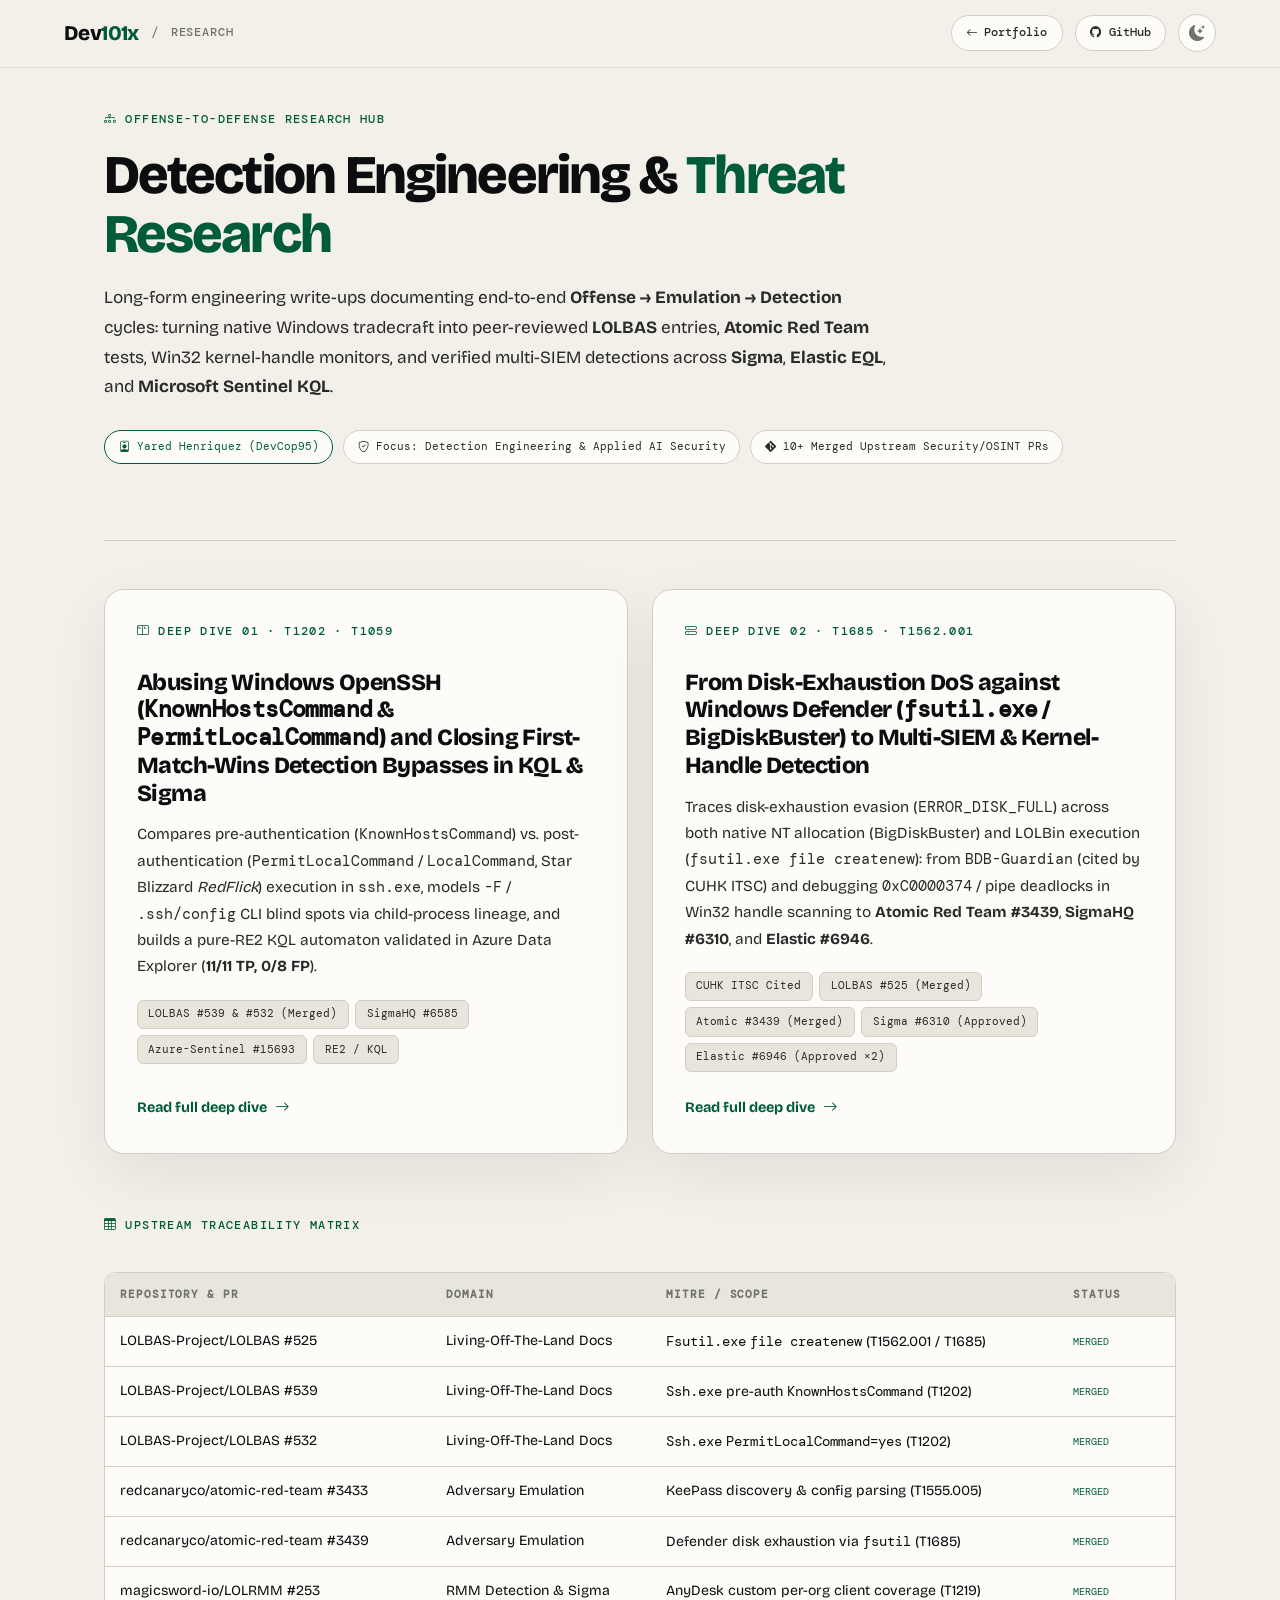
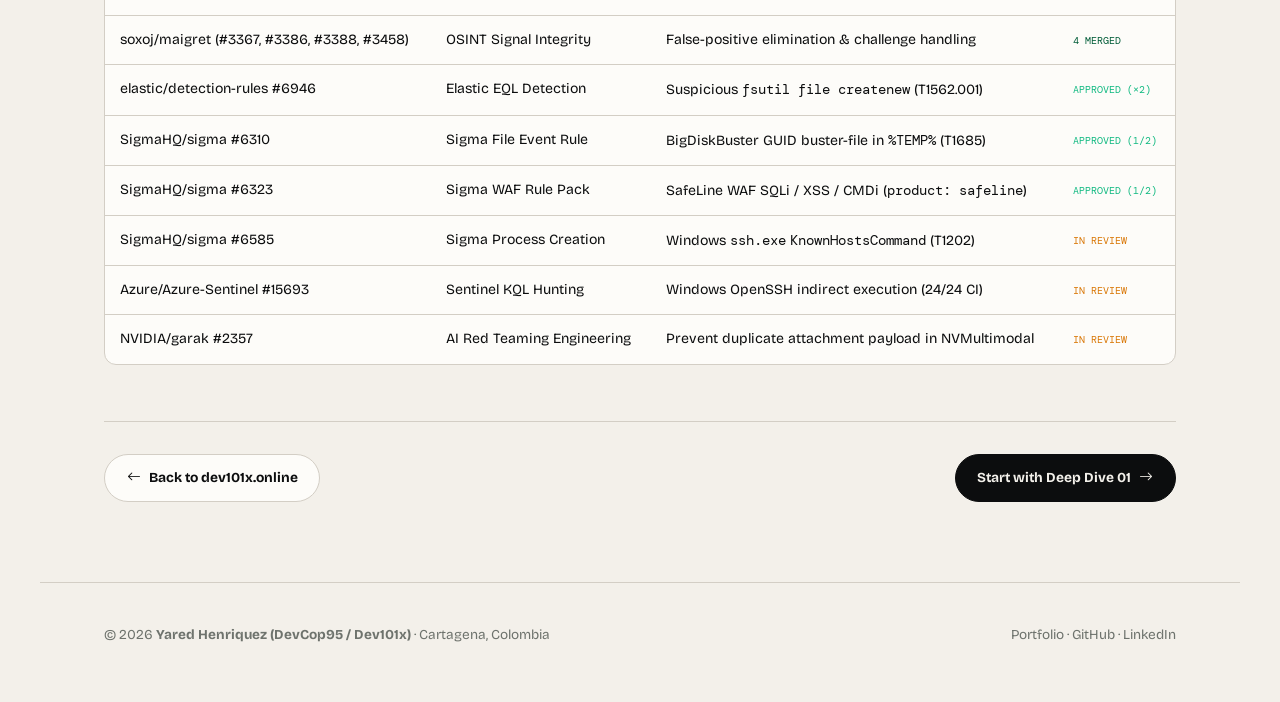
==== research/index.html @ 603d8b87 "feat(portfolio): add Offense-to-Defense Research Hub, 2 technical deep dives, and specialize positio" ====
<!DOCTYPE html>
<html lang="en" data-theme="light">
<head>
  <meta charset="UTF-8">
  <meta name="viewport" content="width=device-width, initial-scale=1.0">
  <title>Security Research &amp; Deep Dives | Yared Henriquez (DevCop95 / Dev101x)</title>
  <meta name="description" content="Offense-to-Defense technical research by Yared Henriquez (DevCop95 / Dev101x): Windows OpenSSH indirect execution, BigDiskBuster disk-exhaustion evasion, kernel handle correlation, Sigma, Elastic EQL, and Sentinel KQL.">
  <meta name="author" content="Yared Henriquez (DevCop95)">
  <link rel="canonical" href="https://dev101x.online/research/">
  <meta property="og:type" content="website">
  <meta property="og:url" content="https://dev101x.online/research/">
  <meta property="og:title" content="Security Research &amp; Deep Dives | Yared Henriquez (DevCop95)">
  <meta property="og:description" content="End-to-end Detection Engineering case studies tracing Windows tradecraft from LOLBAS documentation and adversary emulation to Sigma, Elastic EQL, and Microsoft Sentinel KQL.">
  <meta property="og:image" content="https://dev101x.online/assets/img/lolbas_devcop95_banner.jpg">
  <meta name="twitter:card" content="summary_large_image">
  <meta name="twitter:creator" content="@Devcop101">
  <script type="application/ld+json">
  {
    "@context": "https://schema.org",
    "@type": "CollectionPage",
    "name": "Dev101x Security Research & Deep Dives",
    "url": "https://dev101x.online/research/",
    "description": "Offense-to-Defense security research by Yared Henriquez (DevCop95 / Dev101x) across Windows OpenSSH, fsutil/BigDiskBuster, Sigma, Elastic EQL, and Microsoft Sentinel KQL.",
    "author": {
      "@type": "Person",
      "name": "Yared Henriquez",
      "alternateName": ["DevCop95", "Dev101x"],
      "url": "https://dev101x.online/"
    }
  }
  </script>
  <link rel="icon" href="../assets/img/favicon.png">
  <link rel="preconnect" href="https://fonts.googleapis.com">
  <link rel="preconnect" href="https://fonts.gstatic.com" crossorigin>
  <link href="https://fonts.googleapis.com/css2?family=Bricolage+Grotesque:wght@400;500;600;700;800&family=DM+Mono:wght@400;500&display=swap" rel="stylesheet">
  <link rel="stylesheet" href="https://cdn.jsdelivr.net/npm/bootstrap-icons@1.11.3/font/bootstrap-icons.min.css">
  <script>
    (function() {
      try {
        const saved = localStorage.getItem('devyhb-theme');
        const prefersDark = window.matchMedia('(prefers-color-scheme: dark)').matches;
        document.documentElement.setAttribute('data-theme', saved || (prefersDark ? 'dark' : 'light'));
      } catch (e) {}
    })();
  </script>
  <link rel="stylesheet" href="research.css">
</head>
<body>
  <div id="scroll-progress" aria-hidden="true"></div>

  <nav class="rnav" aria-label="Research navigation">
    <div class="rnav-brand">
      <a href="../" class="nlogo">Dev<em>101x</em></a>
      <span class="rnav-sep">/</span>
      <span class="rnav-crumb">Research</span>
    </div>
    <div class="rnav-actions">
      <a href="../" class="rnav-link"><i class="bi bi-arrow-left"></i> Portfolio</a>
      <a href="https://github.com/DevCop95" target="_blank" rel="noopener" class="rnav-link"><i class="bi bi-github"></i> GitHub</a>
      <button class="theme-toggle" id="themeToggle" aria-label="Toggle color theme">
        <i class="bi bi-moon-stars-fill"></i>
      </button>
    </div>
  </nav>

  <main class="rshell">
    <header class="rhero">
      <div class="rkicker"><i class="bi bi-diagram-3"></i> Offense-to-Defense Research Hub</div>
      <h1 class="rtitle">Detection Engineering &amp; <em>Threat Research</em></h1>
      <p class="rlead">
        Long-form engineering write-ups documenting end-to-end <strong>Offense &rarr; Emulation &rarr; Detection</strong> cycles: turning native Windows tradecraft into peer-reviewed <strong>LOLBAS</strong> entries, <strong>Atomic Red Team</strong> tests, Win32 kernel-handle monitors, and verified multi-SIEM detections across <strong>Sigma</strong>, <strong>Elastic EQL</strong>, and <strong>Microsoft Sentinel KQL</strong>.
      </p>
      <div class="rmeta-row">
        <span class="rmeta-pill accent"><i class="bi bi-person-badge"></i> Yared Henriquez (DevCop95)</span>
        <span class="rmeta-pill"><i class="bi bi-shield-check"></i> Focus: Detection Engineering &amp; Applied AI Security</span>
        <span class="rmeta-pill"><i class="bi bi-git"></i> 10+ Merged Upstream Security/OSINT PRs</span>
      </div>
    </header>

    <section aria-label="Published Deep Dives">
      <div class="hub-grid">
        <article class="hub-card">
          <div class="rkicker"><i class="bi bi-terminal-split"></i> Deep Dive 01 &middot; T1202 &middot; T1059</div>
          <h2>Abusing Windows OpenSSH (<code>KnownHostsCommand</code> &amp; <code>PermitLocalCommand</code>) and Closing First-Match-Wins Detection Bypasses in KQL &amp; Sigma</h2>
          <p>
            Compares pre-authentication (<code>KnownHostsCommand</code>) vs. post-authentication (<code>PermitLocalCommand</code> / <code>LocalCommand</code>, Star Blizzard <em>RedFlick</em>) execution in <code>ssh.exe</code>, models <code>-F</code> / <code>.ssh/config</code> CLI blind spots via child-process lineage, and builds a pure-RE2 KQL automaton validated in Azure Data Explorer (<strong>11/11 TP, 0/8 FP</strong>).
          </p>
          <div class="hub-tags">
            <span class="hub-tag">LOLBAS #539 &amp; #532 (Merged)</span>
            <span class="hub-tag">SigmaHQ #6585</span>
            <span class="hub-tag">Azure-Sentinel #15693</span>
            <span class="hub-tag">RE2 / KQL</span>
          </div>
          <a href="./windows-openssh-indirect-execution/" class="hub-cta">
            Read full deep dive <i class="bi bi-arrow-right"></i>
          </a>
        </article>

        <article class="hub-card">
          <div class="rkicker"><i class="bi bi-hdd-stack"></i> Deep Dive 02 &middot; T1685 &middot; T1562.001</div>
          <h2>From Disk-Exhaustion DoS against Windows Defender (<code>fsutil.exe</code> / BigDiskBuster) to Multi-SIEM &amp; Kernel-Handle Detection</h2>
          <p>
            Traces disk-exhaustion evasion (<code>ERROR_DISK_FULL</code>) across both native NT allocation (BigDiskBuster) and LOLBin execution (<code>fsutil.exe file createnew</code>): from <code>BDB-Guardian</code> (cited by CUHK ITSC) and debugging <code>0xC0000374</code> / pipe deadlocks in Win32 handle scanning to <strong>Atomic Red Team #3439</strong>, <strong>SigmaHQ #6310</strong>, and <strong>Elastic #6946</strong>.
          </p>
          <div class="hub-tags">
            <span class="hub-tag">CUHK ITSC Cited</span>
            <span class="hub-tag">LOLBAS #525 (Merged)</span>
            <span class="hub-tag">Atomic #3439 (Merged)</span>
            <span class="hub-tag">Sigma #6310 (Approved)</span>
            <span class="hub-tag">Elastic #6946 (Approved &times;2)</span>
          </div>
          <a href="./bigdiskbuster-fsutil-defense-evasion/" class="hub-cta">
            Read full deep dive <i class="bi bi-arrow-right"></i>
          </a>
        </article>
      </div>
    </section>

    <section aria-label="Upstream Traceability Matrix">
      <div class="rkicker"><i class="bi bi-table"></i> Upstream Traceability Matrix</div>
      <div class="table-wrap">
        <table class="rtable">
          <thead>
            <tr>
              <th>Repository &amp; PR</th>
              <th>Domain</th>
              <th>MITRE / Scope</th>
              <th>Status</th>
            </tr>
          </thead>
          <tbody>
            <tr>
              <td><a href="https://github.com/LOLBAS-Project/LOLBAS/pull/525" target="_blank" rel="noopener">LOLBAS-Project/LOLBAS #525</a></td>
              <td>Living-Off-The-Land Docs</td>
              <td><code>Fsutil.exe</code> <code>file createnew</code> (T1562.001 / T1685)</td>
              <td><span class="pipe-status status-merged">MERGED</span></td>
            </tr>
            <tr>
              <td><a href="https://github.com/LOLBAS-Project/LOLBAS/pull/539" target="_blank" rel="noopener">LOLBAS-Project/LOLBAS #539</a></td>
              <td>Living-Off-The-Land Docs</td>
              <td><code>Ssh.exe</code> pre-auth <code>KnownHostsCommand</code> (T1202)</td>
              <td><span class="pipe-status status-merged">MERGED</span></td>
            </tr>
            <tr>
              <td><a href="https://github.com/LOLBAS-Project/LOLBAS/pull/532" target="_blank" rel="noopener">LOLBAS-Project/LOLBAS #532</a></td>
              <td>Living-Off-The-Land Docs</td>
              <td><code>Ssh.exe</code> <code>PermitLocalCommand=yes</code> (T1202)</td>
              <td><span class="pipe-status status-merged">MERGED</span></td>
            </tr>
            <tr>
              <td><a href="https://github.com/redcanaryco/atomic-red-team/pull/3433" target="_blank" rel="noopener">redcanaryco/atomic-red-team #3433</a></td>
              <td>Adversary Emulation</td>
              <td>KeePass discovery &amp; config parsing (T1555.005)</td>
              <td><span class="pipe-status status-merged">MERGED</span></td>
            </tr>
            <tr>
              <td><a href="https://github.com/redcanaryco/atomic-red-team/pull/3439" target="_blank" rel="noopener">redcanaryco/atomic-red-team #3439</a></td>
              <td>Adversary Emulation</td>
              <td>Defender disk exhaustion via <code>fsutil</code> (T1685)</td>
              <td><span class="pipe-status status-merged">MERGED</span></td>
            </tr>
            <tr>
              <td><a href="https://github.com/magicsword-io/LOLRMM/pull/253" target="_blank" rel="noopener">magicsword-io/LOLRMM #253</a></td>
              <td>RMM Detection &amp; Sigma</td>
              <td>AnyDesk custom per-org client coverage (T1219)</td>
              <td><span class="pipe-status status-merged">MERGED</span></td>
            </tr>
            <tr>
              <td><a href="https://github.com/soxoj/maigret/pulls?q=is%3Apr+author%3ADevCop95+is%3Amerged" target="_blank" rel="noopener">soxoj/maigret (#3367, #3386, #3388, #3458)</a></td>
              <td>OSINT Signal Integrity</td>
              <td>False-positive elimination &amp; challenge handling</td>
              <td><span class="pipe-status status-merged">4 MERGED</span></td>
            </tr>
            <tr>
              <td><a href="https://github.com/elastic/detection-rules/pull/6946" target="_blank" rel="noopener">elastic/detection-rules #6946</a></td>
              <td>Elastic EQL Detection</td>
              <td>Suspicious <code>fsutil file createnew</code> (T1562.001)</td>
              <td><span class="pipe-status status-approved">APPROVED (&times;2)</span></td>
            </tr>
            <tr>
              <td><a href="https://github.com/SigmaHQ/sigma/pull/6310" target="_blank" rel="noopener">SigmaHQ/sigma #6310</a></td>
              <td>Sigma File Event Rule</td>
              <td>BigDiskBuster GUID buster-file in <code>%TEMP%</code> (T1685)</td>
              <td><span class="pipe-status status-approved">APPROVED (1/2)</span></td>
            </tr>
            <tr>
              <td><a href="https://github.com/SigmaHQ/sigma/pull/6323" target="_blank" rel="noopener">SigmaHQ/sigma #6323</a></td>
              <td>Sigma WAF Rule Pack</td>
              <td>SafeLine WAF SQLi / XSS / CMDi (<code>product: safeline</code>)</td>
              <td><span class="pipe-status status-approved">APPROVED (1/2)</span></td>
            </tr>
            <tr>
              <td><a href="https://github.com/SigmaHQ/sigma/pull/6585" target="_blank" rel="noopener">SigmaHQ/sigma #6585</a></td>
              <td>Sigma Process Creation</td>
              <td>Windows <code>ssh.exe</code> <code>KnownHostsCommand</code> (T1202)</td>
              <td><span class="pipe-status status-review">IN REVIEW</span></td>
            </tr>
            <tr>
              <td><a href="https://github.com/Azure/Azure-Sentinel/pull/15693" target="_blank" rel="noopener">Azure/Azure-Sentinel #15693</a></td>
              <td>Sentinel KQL Hunting</td>
              <td>Windows OpenSSH indirect execution (24/24 CI)</td>
              <td><span class="pipe-status status-review">IN REVIEW</span></td>
            </tr>
            <tr>
              <td><a href="https://github.com/NVIDIA/garak/pull/2357" target="_blank" rel="noopener">NVIDIA/garak #2357</a></td>
              <td>AI Red Teaming Engineering</td>
              <td>Prevent duplicate attachment payload in NVMultimodal</td>
              <td><span class="pipe-status status-review">IN REVIEW</span></td>
            </tr>
          </tbody>
        </table>
      </div>
    </section>

    <div class="rfooter-nav">
      <a href="../" class="btn-pill"><i class="bi bi-arrow-left"></i> Back to dev101x.online</a>
      <a href="./windows-openssh-indirect-execution/" class="btn-pill primary">Start with Deep Dive 01 <i class="bi bi-arrow-right"></i></a>
    </div>
  </main>

  <footer class="site-footer">
    <span>&copy; 2026 <strong>Yared Henriquez (DevCop95 / Dev101x)</strong> &middot; Cartagena, Colombia</span>
    <span><a href="../">Portfolio</a> &middot; <a href="https://github.com/DevCop95" target="_blank" rel="noopener">GitHub</a> &middot; <a href="https://www.linkedin.com/in/yared-dev" target="_blank" rel="noopener">LinkedIn</a></span>
  </footer>

  <script src="research.js"></script>
</body>
</html>
---- research/research.css ----
/* ============================================================
   Dev101x Research Hub & Deep Dives
   Matches dev101x.online light/dark editorial terminal palette
   ============================================================ */

:root {
  color-scheme: light;
  --bg: #f3f0ea;
  --bg2: #e9e5dd;
  --surface: #fdfcf9;
  --ink: #0c0d0e;
  --ink2: #282b29;
  --muted: #6e736d;
  --accent: #005c38;
  --accent2: #003f27;
  --line: #d3cec5;
  --nav-bg: rgba(243, 240, 234, .94);
  --nav-border: rgba(12, 13, 14, .08);
  --code-bg: #121617;
  --code-ink: #e8ecef;
  --code-border: #232a2c;
  --shadow: 0 20px 60px rgba(12, 13, 14, .07);
  --glow: 0 0 28px rgba(0, 92, 56, .08);
  --fh: 'Bricolage Grotesque', sans-serif;
  --fm: 'DM Mono', monospace;
  --ease: cubic-bezier(0.23, 1, 0.32, 1);
  --r-sm: 12px;
  --r-md: 20px;
  --r-lg: 28px;
}

[data-theme="dark"] {
  color-scheme: dark;
  --bg: #060808;
  --bg2: #0a0d0d;
  --surface: #0f1313;
  --ink: #eae7e0;
  --ink2: #b4b9b2;
  --muted: #7f8781;
  --accent: #00e87a;
  --accent2: #00c466;
  --line: #1c2222;
  --nav-bg: rgba(6, 8, 8, .94);
  --nav-border: rgba(255, 255, 255, .08);
  --code-bg: #0b0e0f;
  --code-ink: #e5ebe8;
  --code-border: #1d2626;
  --shadow: 0 24px 72px rgba(0, 0, 0, .75);
  --glow: 0 0 42px rgba(0, 232, 122, .08);
}

*, *::before, *::after { box-sizing: border-box; margin: 0; padding: 0; }
html { scroll-behavior: smooth; font-size: 16px; -webkit-font-smoothing: antialiased; scroll-padding-top: 5.5rem; }
body {
  font-family: var(--fh);
  background: var(--bg);
  color: var(--ink);
  line-height: 1.72;
  overflow-x: hidden;
}
a { color: inherit; text-decoration: none; transition: color .25s ease, border-color .25s ease; }
button { font: inherit; border: 0; background: none; color: inherit; cursor: pointer; }
code, pre { font-family: var(--fm); }

::selection { background: var(--accent); color: var(--bg); }
:focus-visible { outline: 2px solid var(--accent); outline-offset: 3px; border-radius: 4px; }

#scroll-progress {
  position: fixed;
  top: 0; left: 0;
  width: 100%; height: 2px;
  transform: scaleX(0);
  transform-origin: left center;
  background: var(--accent);
  z-index: 9999;
}

/* === TOP BAR === */
.rnav {
  position: fixed; top: 0; left: 0; right: 0; z-index: 300;
  display: flex; align-items: center; justify-content: space-between; gap: 1rem;
  padding: .9rem 5vw;
  background: var(--nav-bg);
  backdrop-filter: blur(18px) saturate(150%);
  -webkit-backdrop-filter: blur(18px) saturate(150%);
  border-bottom: 1px solid var(--nav-border);
}
.rnav-brand { display: flex; align-items: center; gap: .75rem; min-width: 0; }
.nlogo { font-size: 1.3rem; font-weight: 800; letter-spacing: -.03em; white-space: nowrap; }
.nlogo em { font-style: normal; color: var(--accent); }
.rnav-sep { color: var(--muted); font-family: var(--fm); font-size: .8rem; }
.rnav-crumb {
  font-family: var(--fm); font-size: .72rem; font-weight: 500; color: var(--muted);
  text-transform: uppercase; letter-spacing: .08em; white-space: nowrap;
}
.rnav-crumb:hover { color: var(--accent); }
.rnav-actions { display: flex; align-items: center; gap: .75rem; }
.rnav-link {
  display: inline-flex; align-items: center; gap: .4rem;
  padding: .45rem .9rem; border: 1px solid var(--line); border-radius: 50px;
  font-family: var(--fm); font-size: .72rem; font-weight: 500; color: var(--ink2);
  background: var(--surface);
}
.rnav-link:hover { border-color: var(--accent); color: var(--accent); }
.theme-toggle {
  width: 38px; height: 38px; display: grid; place-items: center;
  border: 1px solid var(--line); border-radius: 50%;
  color: var(--muted); background: var(--surface); transition: all .25s var(--ease);
}
.theme-toggle:hover { border-color: var(--accent); color: var(--accent); }

/* === SHELL & HEADERS === */
.rshell {
  max-width: 1200px;
  margin: 0 auto;
  padding: 6.5rem 5vw 5rem;
}

.rhero {
  padding-bottom: 3rem;
  border-bottom: 1px solid var(--line);
  margin-bottom: 3rem;
}
.rkicker {
  display: inline-flex; align-items: center; gap: .5rem;
  font-family: var(--fm); font-size: .72rem; font-weight: 500;
  text-transform: uppercase; letter-spacing: .12em;
  color: var(--accent); margin-bottom: 1rem;
}
.rtitle {
  font-size: clamp(2.1rem, 4.4vw, 3.4rem);
  font-weight: 800; line-height: 1.08; letter-spacing: -.035em;
  margin-bottom: 1.25rem;
  max-width: 24ch;
}
.rtitle em { font-style: normal; color: var(--accent); }
.rlead {
  font-size: clamp(1rem, 1.35vw, 1.15rem);
  color: var(--ink2);
  max-width: 72ch;
  margin-bottom: 1.75rem;
}

.rmeta-row {
  display: flex; flex-wrap: wrap; gap: .6rem;
  margin-bottom: 1.75rem;
}
.rmeta-pill {
  display: inline-flex; align-items: center; gap: .45rem;
  padding: .38rem .85rem;
  background: var(--surface); border: 1px solid var(--line); border-radius: 50px;
  font-family: var(--fm); font-size: .7rem; color: var(--ink2);
}
.rmeta-pill strong { color: var(--ink); font-weight: 500; }
.rmeta-pill.accent { border-color: var(--accent); color: var(--accent); }

/* === OFFENSE-TO-DEFENSE PIPELINE BAR === */
.pipeline-strip {
  display: grid;
  grid-template-columns: repeat(auto-fit, minmax(165px, 1fr));
  gap: .75rem;
  margin-top: 1.5rem;
}
.pipe-node {
  display: flex; flex-direction: column; gap: .25rem;
  padding: .9rem 1rem;
  background: var(--surface); border: 1px solid var(--line); border-radius: var(--r-sm);
  transition: transform .25s var(--ease), border-color .25s ease;
}
.pipe-node:hover { transform: translateY(-2px); border-color: var(--accent); }
.pipe-stage {
  font-family: var(--fm); font-size: .62rem; text-transform: uppercase;
  letter-spacing: .1em; color: var(--muted);
}
.pipe-title { font-size: .9rem; font-weight: 700; color: var(--ink); }
.pipe-status {
  display: inline-flex; align-items: center; gap: .35rem;
  font-family: var(--fm); font-size: .65rem; margin-top: .15rem;
}
.status-merged { color: var(--accent); }
.status-approved { color: #10b981; }
.status-review { color: #d97706; }
[data-theme="dark"] .status-review { color: #f59e0b; }

/* === HUB CARDS === */
.hub-grid {
  display: grid;
  grid-template-columns: repeat(auto-fit, minmax(min(100%, 420px), 1fr));
  gap: 1.5rem;
  margin-bottom: 3.5rem;
}
.hub-card {
  display: flex; flex-direction: column;
  background: var(--surface); border: 1px solid var(--line); border-radius: var(--r-md);
  padding: 2rem; box-shadow: var(--shadow);
  transition: transform .3s var(--ease), border-color .3s ease, box-shadow .3s ease;
}
.hub-card:hover { transform: translateY(-4px); border-color: var(--accent); box-shadow: var(--shadow), var(--glow); }
.hub-card h2 { font-size: 1.45rem; font-weight: 800; line-height: 1.2; letter-spacing: -.025em; margin: .7rem 0 .85rem; }
.hub-card p { color: var(--ink2); font-size: .96rem; margin-bottom: 1.25rem; }
.hub-tags { display: flex; flex-wrap: wrap; gap: .4rem; margin-bottom: 1.5rem; }
.hub-tag {
  font-family: var(--fm); font-size: .66rem;
  padding: .28rem .65rem; border-radius: 6px;
  background: var(--bg2); color: var(--ink2); border: 1px solid var(--line);
}
.hub-cta {
  margin-top: auto;
  display: inline-flex; align-items: center; gap: .5rem;
  font-weight: 700; font-size: .9rem; color: var(--accent);
}
.hub-cta:hover { gap: .75rem; }

/* === ARTICLE 2-COL LAYOUT === */
.article-layout {
  display: grid;
  grid-template-columns: 240px minmax(0, 1fr);
  gap: 3.5rem;
  align-items: start;
}
.toc-aside {
  position: sticky;
  top: 5.5rem;
  padding: 1.25rem;
  background: var(--surface);
  border: 1px solid var(--line);
  border-radius: var(--r-md);
}
.toc-label {
  font-family: var(--fm); font-size: .66rem; font-weight: 500;
  text-transform: uppercase; letter-spacing: .12em; color: var(--muted);
  margin-bottom: .85rem; padding-bottom: .5rem; border-bottom: 1px solid var(--line);
}
.toc-list { list-style: none; display: grid; gap: .45rem; }
.toc-list a {
  display: block; padding: .25rem .45rem; border-left: 2px solid transparent;
  font-size: .82rem; color: var(--ink2); line-height: 1.35;
}
.toc-list a:hover, .toc-list a.active {
  color: var(--accent); border-left-color: var(--accent); font-weight: 600;
}

.prose {
  min-width: 0;
  max-width: 78ch;
}
.prose section { margin-bottom: 3.25rem; }
.prose h2 {
  font-size: clamp(1.45rem, 2.5vw, 1.9rem);
  font-weight: 800; letter-spacing: -.03em; line-height: 1.2;
  margin-bottom: 1rem; padding-bottom: .5rem; border-bottom: 1px solid var(--line);
}
.prose h3 {
  font-size: 1.15rem; font-weight: 700; margin: 1.75rem 0 .65rem;
  color: var(--ink);
}
.prose p { margin-bottom: 1.05rem; color: var(--ink2); }
.prose ul, .prose ol { margin: 0 0 1.25rem 1.35rem; color: var(--ink2); }
.prose li { margin-bottom: .45rem; }
.prose li strong, .prose p strong { color: var(--ink); }
.prose a:not(.btn-pill) { color: var(--accent); text-decoration: underline; text-underline-offset: 3px; }
.prose :not(pre) > code {
  font-size: .86em; padding: .14rem .42rem; border-radius: 5px;
  background: var(--bg2); border: 1px solid var(--line); color: var(--ink);
  overflow-wrap: anywhere;
}

/* === CODE BLOCKS === */
.code-block {
  margin: 1.25rem 0 1.6rem;
  border-radius: var(--r-sm);
  overflow: hidden;
  border: 1px solid var(--code-border);
  background: var(--code-bg);
}
.code-head {
  display: flex; align-items: center; justify-content: space-between; gap: 1rem;
  padding: .55rem 1rem;
  border-bottom: 1px solid var(--code-border);
  background: rgba(255, 255, 255, .03);
  font-family: var(--fm); font-size: .68rem; color: #9aa5a8;
}
.copy-btn {
  display: inline-flex; align-items: center; gap: .35rem;
  padding: .22rem .6rem; border-radius: 6px;
  border: 1px solid var(--code-border); color: #cfd8db;
  font-family: var(--fm); font-size: .66rem;
  transition: border-color .2s ease, color .2s ease;
}
.copy-btn:hover { border-color: #00e87a; color: #00e87a; }
.code-block pre {
  margin: 0; padding: 1rem 1.15rem;
  overflow-x: auto; font-size: .82rem; line-height: 1.6;
  color: var(--code-ink);
  tab-size: 2;
}

/* === CALLOUTS & TABLES === */
.callout {
  margin: 1.5rem 0;
  padding: 1.15rem 1.3rem;
  border-radius: var(--r-sm);
  border: 1px solid var(--line);
  border-left: 4px solid var(--accent);
  background: var(--surface);
}
.callout.warn { border-left-color: #d97706; }
[data-theme="dark"] .callout.warn { border-left-color: #f59e0b; }
.callout-title {
  font-family: var(--fm); font-size: .74rem; font-weight: 500;
  text-transform: uppercase; letter-spacing: .08em;
  color: var(--accent); margin-bottom: .45rem;
  display: flex; align-items: center; gap: .45rem;
}
.callout.warn .callout-title { color: #b45309; }
[data-theme="dark"] .callout.warn .callout-title { color: #f59e0b; }
.callout p:last-child, .callout ul:last-child { margin-bottom: 0; }

.table-wrap {
  width: 100%; overflow-x: auto; margin: 1.25rem 0 1.75rem;
  border: 1px solid var(--line); border-radius: var(--r-sm); background: var(--surface);
}
table.rtable {
  width: 100%; border-collapse: collapse; font-size: .88rem; text-align: left;
}
table.rtable th, table.rtable td {
  padding: .75rem .95rem; border-bottom: 1px solid var(--line); vertical-align: top;
}
table.rtable th {
  font-family: var(--fm); font-size: .7rem; text-transform: uppercase;
  letter-spacing: .08em; color: var(--muted); background: var(--bg2);
}
table.rtable tr:last-child td { border-bottom: 0; }

.metric-grid {
  display: grid; grid-template-columns: repeat(auto-fit, minmax(150px, 1fr));
  gap: .85rem; margin: 1.25rem 0 1.5rem;
}
.metric-box {
  padding: 1rem 1.1rem; border: 1px solid var(--line); border-radius: var(--r-sm);
  background: var(--surface);
}
.metric-val { font-size: 1.55rem; font-weight: 800; color: var(--accent); line-height: 1.1; }
.metric-lbl { font-family: var(--fm); font-size: .68rem; color: var(--muted); margin-top: .3rem; text-transform: uppercase; letter-spacing: .06em; }

/* === ARTICLE FOOTER === */
.rfooter-nav {
  margin-top: 3.5rem; padding-top: 2rem; border-top: 1px solid var(--line);
  display: flex; flex-wrap: wrap; justify-content: space-between; align-items: center; gap: 1rem;
}
.btn-pill {
  display: inline-flex; align-items: center; gap: .5rem;
  padding: .7rem 1.35rem; border-radius: 50px;
  border: 1px solid var(--line); background: var(--surface);
  font-weight: 700; font-size: .86rem; color: var(--ink);
  transition: border-color .25s ease, transform .25s var(--ease);
}
.btn-pill:hover { border-color: var(--accent); color: var(--accent); transform: translateY(-2px); }
.btn-pill.primary { background: var(--ink); color: var(--bg); border-color: var(--ink); }
.btn-pill.primary:hover { background: var(--accent); color: #000; border-color: var(--accent); }

.site-footer {
  max-width: 1200px; margin: 0 auto; padding: 2.5rem 5vw 3.5rem;
  border-top: 1px solid var(--line);
  display: flex; flex-wrap: wrap; justify-content: space-between; gap: 1rem;
  font-size: .85rem; color: var(--muted);
}
.site-footer a:hover { color: var(--accent); }

@media (max-width: 980px) {
  .article-layout { grid-template-columns: 1fr; gap: 2rem; }
  .toc-aside { position: static; }
}
@media (max-width: 640px) {
  .rnav-sep, .rnav-crumb { display: none; }
  .rshell { padding: 5.5rem 5vw 3.5rem; }
  .hub-card { padding: 1.4rem; }
}
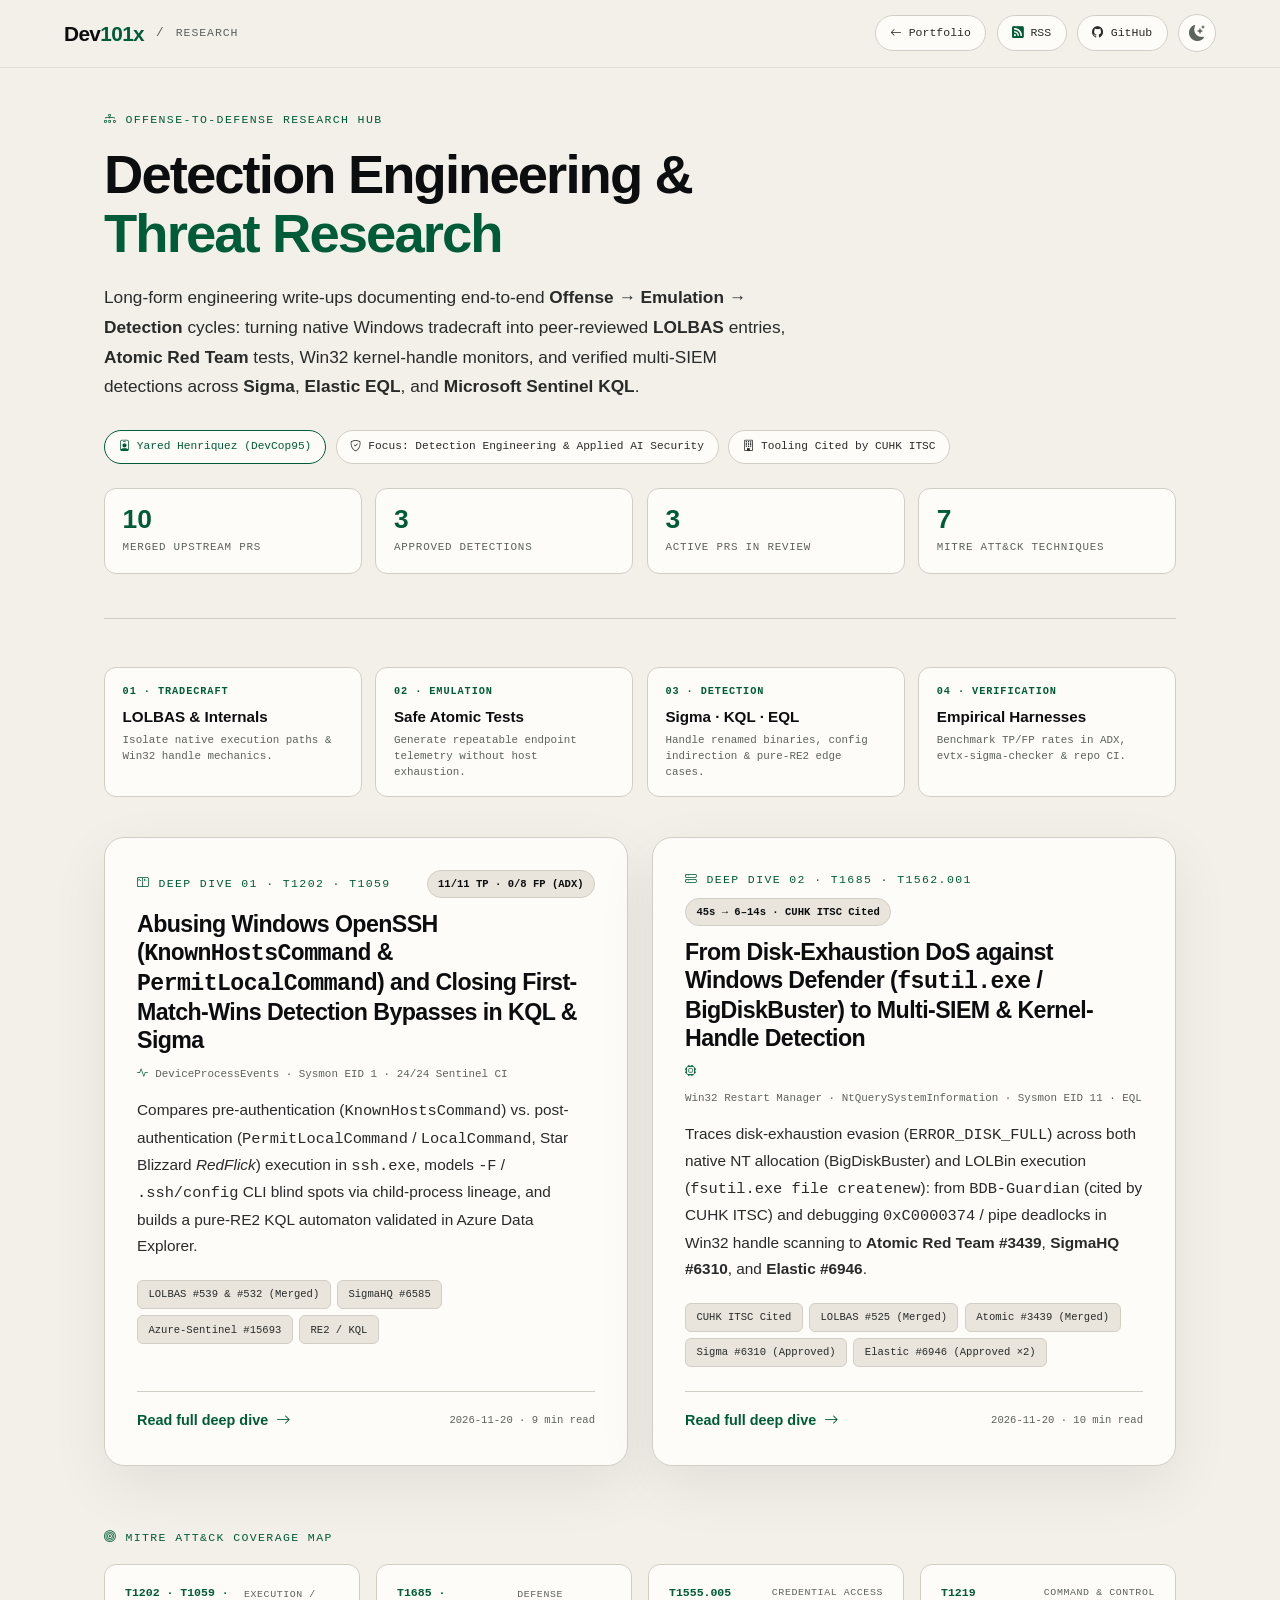
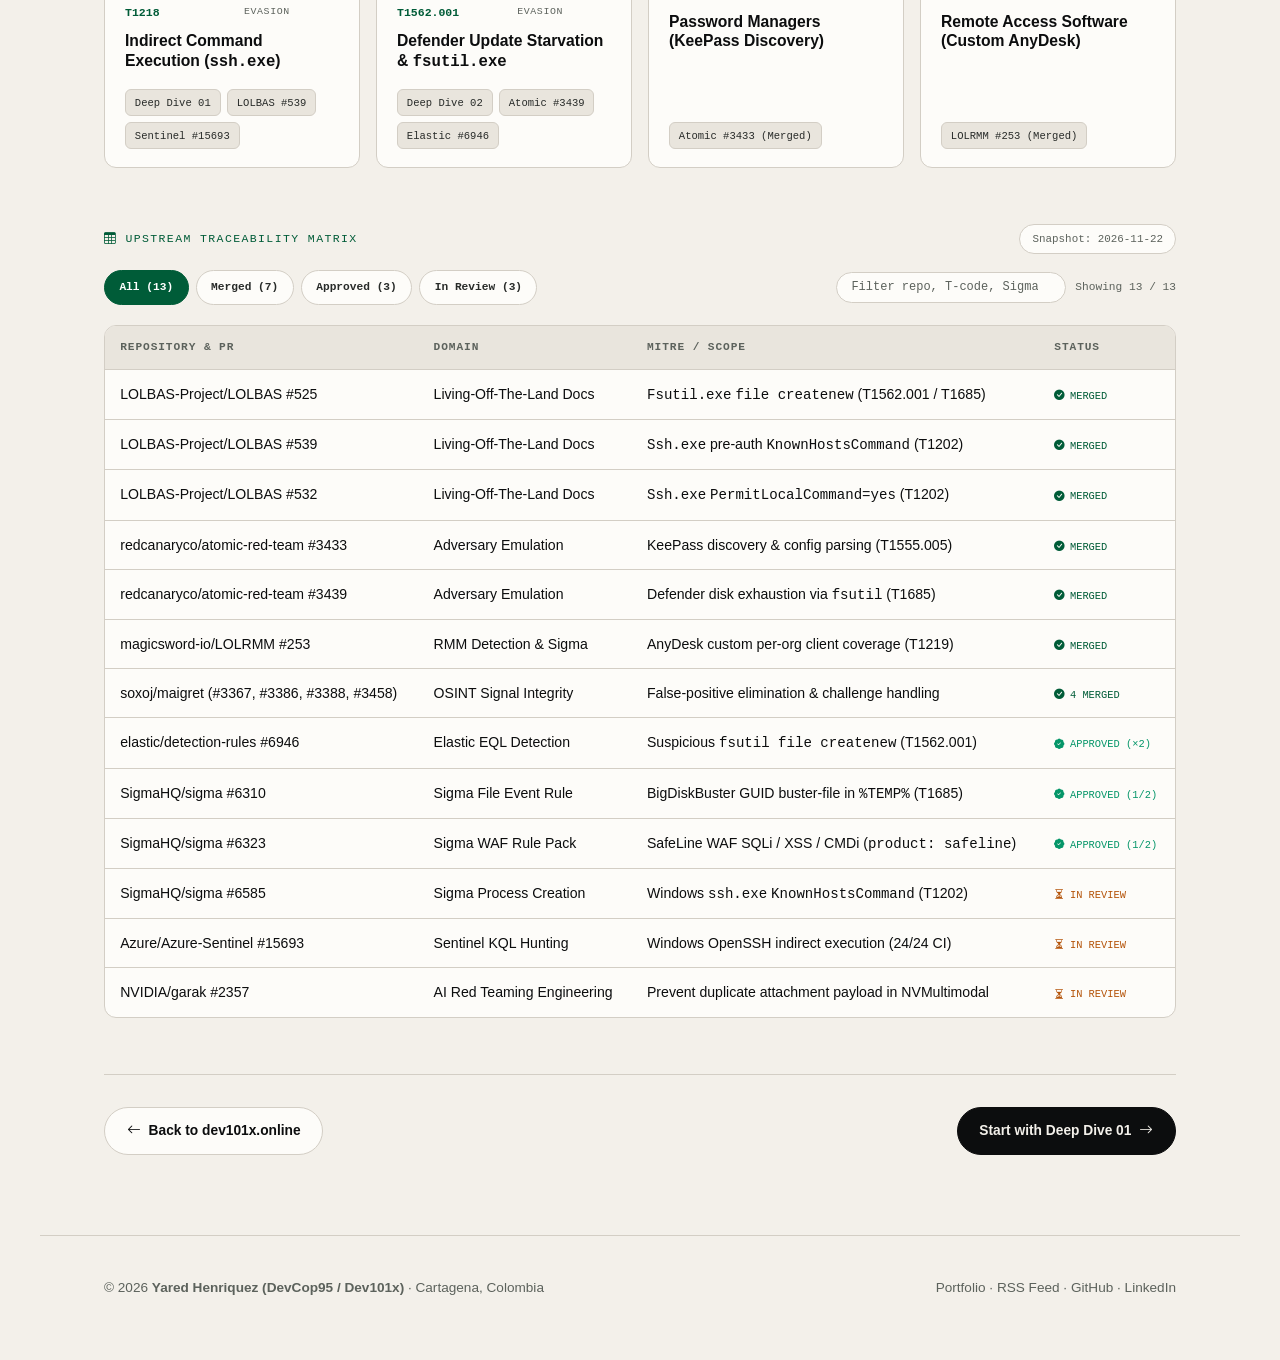
==== commit 079d063d: "fix(mobile): eliminate horizontal overflow, fix research navbar/copy buttons, and update telemetry &" ====
--- a/research/index.html
+++ b/research/index.html
@@ -6,47 +6,75 @@
   <title>Security Research &amp; Deep Dives | Yared Henriquez (DevCop95 / Dev101x)</title>
   <meta name="description" content="Offense-to-Defense technical research by Yared Henriquez (DevCop95 / Dev101x): Windows OpenSSH indirect execution, BigDiskBuster disk-exhaustion evasion, kernel handle correlation, Sigma, Elastic EQL, and Sentinel KQL.">
   <meta name="author" content="Yared Henriquez (DevCop95)">
+  <meta name="referrer" content="strict-origin-when-cross-origin">
+  <meta http-equiv="Content-Security-Policy" content="default-src 'self'; script-src 'self'; style-src 'self' 'unsafe-inline' https://fonts.googleapis.com https://cdn.jsdelivr.net; font-src 'self' https://fonts.gstatic.com https://cdn.jsdelivr.net; img-src 'self' data:; connect-src 'self'; object-src 'none'; base-uri 'self'; form-action 'self'">
   <link rel="canonical" href="https://dev101x.online/research/">
+  <link rel="alternate" type="application/rss+xml" title="Dev101x Security Research RSS" href="https://dev101x.online/research/feed.xml">
   <meta property="og:type" content="website">
   <meta property="og:url" content="https://dev101x.online/research/">
   <meta property="og:title" content="Security Research &amp; Deep Dives | Yared Henriquez (DevCop95)">
   <meta property="og:description" content="End-to-end Detection Engineering case studies tracing Windows tradecraft from LOLBAS documentation and adversary emulation to Sigma, Elastic EQL, and Microsoft Sentinel KQL.">
-  <meta property="og:image" content="https://dev101x.online/assets/img/lolbas_devcop95_banner.jpg">
+  <meta property="og:image" content="https://dev101x.online/assets/img/og-research-hub.png">
+  <meta property="og:image:width" content="1200">
+  <meta property="og:image:height" content="630">
+  <meta property="og:image:type" content="image/png">
+  <meta property="og:site_name" content="Dev101x · Security Research">
   <meta name="twitter:card" content="summary_large_image">
+  <meta name="twitter:url" content="https://dev101x.online/research/">
+  <meta name="twitter:title" content="Security Research &amp; Deep Dives | Yared Henriquez (DevCop95)">
+  <meta name="twitter:description" content="End-to-end Detection Engineering case studies tracing Windows tradecraft from LOLBAS documentation and adversary emulation to Sigma, Elastic EQL, and Microsoft Sentinel KQL.">
+  <meta name="twitter:image" content="https://dev101x.online/assets/img/og-research-hub.png">
+  <meta name="twitter:site" content="@Devcop101">
   <meta name="twitter:creator" content="@Devcop101">
   <script type="application/ld+json">
   {
     "@context": "https://schema.org",
-    "@type": "CollectionPage",
-    "name": "Dev101x Security Research & Deep Dives",
-    "url": "https://dev101x.online/research/",
-    "description": "Offense-to-Defense security research by Yared Henriquez (DevCop95 / Dev101x) across Windows OpenSSH, fsutil/BigDiskBuster, Sigma, Elastic EQL, and Microsoft Sentinel KQL.",
-    "author": {
-      "@type": "Person",
-      "name": "Yared Henriquez",
-      "alternateName": ["DevCop95", "Dev101x"],
-      "url": "https://dev101x.online/"
-    }
+    "@graph": [
+      {
+        "@type": "CollectionPage",
+        "@id": "https://dev101x.online/research/#webpage",
+        "name": "Dev101x Security Research & Deep Dives",
+        "url": "https://dev101x.online/research/",
+        "description": "Offense-to-Defense security research by Yared Henriquez (DevCop95 / Dev101x) across Windows OpenSSH, fsutil/BigDiskBuster, Sigma, Elastic EQL, and Microsoft Sentinel KQL.",
+        "primaryImageOfPage": "https://dev101x.online/assets/img/og-research-hub.png",
+        "author": {
+          "@type": "Person",
+          "name": "Yared Henriquez",
+          "alternateName": ["DevCop95", "Dev101x"],
+          "url": "https://dev101x.online/"
+        }
+      },
+      {
+        "@type": "BreadcrumbList",
+        "itemListElement": [
+          {
+            "@type": "ListItem",
+            "position": 1,
+            "name": "Home",
+            "item": "https://dev101x.online/"
+          },
+          {
+            "@type": "ListItem",
+            "position": 2,
+            "name": "Research",
+            "item": "https://dev101x.online/research/"
+          }
+        ]
+      }
+    ]
   }
   </script>
   <link rel="icon" href="../assets/img/favicon.png">
   <link rel="preconnect" href="https://fonts.googleapis.com">
   <link rel="preconnect" href="https://fonts.gstatic.com" crossorigin>
   <link href="https://fonts.googleapis.com/css2?family=Bricolage+Grotesque:wght@400;500;600;700;800&family=DM+Mono:wght@400;500&display=swap" rel="stylesheet">
-  <link rel="stylesheet" href="https://cdn.jsdelivr.net/npm/bootstrap-icons@1.11.3/font/bootstrap-icons.min.css">
-  <script>
-    (function() {
-      try {
-        const saved = localStorage.getItem('devyhb-theme');
-        const prefersDark = window.matchMedia('(prefers-color-scheme: dark)').matches;
-        document.documentElement.setAttribute('data-theme', saved || (prefersDark ? 'dark' : 'light'));
-      } catch (e) {}
-    })();
-  </script>
-  <link rel="stylesheet" href="research.css">
+  <link rel="stylesheet" href="https://cdn.jsdelivr.net/npm/bootstrap-icons@1.11.3/font/bootstrap-icons.min.css" integrity="sha384-XGjxtQfXaH2tnPFa9x+ruJTuLE3Aa6LhHSWRr1XeTyhezb4abCG4ccI5AkVDxqC+" crossorigin="anonymous">
+  <script src="../assets/js/theme-init.js"></script>
+  <link rel="stylesheet" href="research.css?v=3">
 </head>
 <body>
   <div id="scroll-progress" aria-hidden="true"></div>
+  <a href="#main-content" class="skip-link">Skip to main content</a>
 
   <nav class="rnav" aria-label="Research navigation">
     <div class="rnav-brand">
@@ -55,35 +83,85 @@
       <span class="rnav-crumb">Research</span>
     </div>
     <div class="rnav-actions">
-      <a href="../" class="rnav-link"><i class="bi bi-arrow-left"></i> Portfolio</a>
-      <a href="https://github.com/DevCop95" target="_blank" rel="noopener" class="rnav-link"><i class="bi bi-github"></i> GitHub</a>
-      <button class="theme-toggle" id="themeToggle" aria-label="Toggle color theme">
-        <i class="bi bi-moon-stars-fill"></i>
+      <a href="../" class="rnav-link"><i class="bi bi-arrow-left" aria-hidden="true"></i> Portfolio</a>
+      <a href="feed.xml" class="rnav-link rss" type="application/rss+xml"><i class="bi bi-rss-fill" aria-hidden="true"></i> RSS</a>
+      <a href="https://github.com/DevCop95" target="_blank" rel="noopener" class="rnav-link"><i class="bi bi-github" aria-hidden="true"></i> GitHub</a>
+      <button type="button" class="theme-toggle" id="themeToggle" aria-label="Toggle color theme">
+        <i class="bi bi-moon-stars-fill" aria-hidden="true"></i>
       </button>
     </div>
   </nav>
 
-  <main class="rshell">
+  <main class="rshell" id="main-content" data-telemetry-src="../assets/data/telemetry.json">
     <header class="rhero">
-      <div class="rkicker"><i class="bi bi-diagram-3"></i> Offense-to-Defense Research Hub</div>
+      <div class="rkicker"><i class="bi bi-diagram-3" aria-hidden="true"></i> Offense-to-Defense Research Hub</div>
       <h1 class="rtitle">Detection Engineering &amp; <em>Threat Research</em></h1>
       <p class="rlead">
         Long-form engineering write-ups documenting end-to-end <strong>Offense &rarr; Emulation &rarr; Detection</strong> cycles: turning native Windows tradecraft into peer-reviewed <strong>LOLBAS</strong> entries, <strong>Atomic Red Team</strong> tests, Win32 kernel-handle monitors, and verified multi-SIEM detections across <strong>Sigma</strong>, <strong>Elastic EQL</strong>, and <strong>Microsoft Sentinel KQL</strong>.
       </p>
       <div class="rmeta-row">
-        <span class="rmeta-pill accent"><i class="bi bi-person-badge"></i> Yared Henriquez (DevCop95)</span>
-        <span class="rmeta-pill"><i class="bi bi-shield-check"></i> Focus: Detection Engineering &amp; Applied AI Security</span>
-        <span class="rmeta-pill"><i class="bi bi-git"></i> 10+ Merged Upstream Security/OSINT PRs</span>
+        <span class="rmeta-pill accent"><i class="bi bi-person-badge" aria-hidden="true"></i> Yared Henriquez (DevCop95)</span>
+        <span class="rmeta-pill"><i class="bi bi-shield-check" aria-hidden="true"></i> Focus: Detection Engineering &amp; Applied AI Security</span>
+        <span class="rmeta-pill"><i class="bi bi-building" aria-hidden="true"></i> Tooling Cited by CUHK ITSC</span>
+      </div>
+
+      <div class="rkpi-grid" aria-label="Research impact summary">
+        <div class="rkpi-card">
+          <div class="rkpi-val" id="kpiMergedCount">10</div>
+          <div class="rkpi-lbl">Merged Upstream PRs</div>
+        </div>
+        <div class="rkpi-card">
+          <div class="rkpi-val" id="kpiApprovedCount">3</div>
+          <div class="rkpi-lbl">Approved Detections</div>
+        </div>
+        <div class="rkpi-card">
+          <div class="rkpi-val" id="kpiReviewCount">3</div>
+          <div class="rkpi-lbl">Active PRs in Review</div>
+        </div>
+        <div class="rkpi-card">
+          <div class="rkpi-val">7</div>
+          <div class="rkpi-lbl">MITRE ATT&amp;CK Techniques</div>
+        </div>
       </div>
     </header>
+
+    <div class="rmethod-strip" aria-label="Offense to Defense Engineering Methodology">
+      <div class="rmethod-step">
+        <span class="rmethod-num">01 · Tradecraft</span>
+        <strong class="rmethod-title">LOLBAS &amp; Internals</strong>
+        <span class="rmethod-sub">Isolate native execution paths &amp; Win32 handle mechanics.</span>
+      </div>
+      <div class="rmethod-step">
+        <span class="rmethod-num">02 · Emulation</span>
+        <strong class="rmethod-title">Safe Atomic Tests</strong>
+        <span class="rmethod-sub">Generate repeatable endpoint telemetry without host exhaustion.</span>
+      </div>
+      <div class="rmethod-step">
+        <span class="rmethod-num">03 · Detection</span>
+        <strong class="rmethod-title">Sigma · KQL · EQL</strong>
+        <span class="rmethod-sub">Handle renamed binaries, config indirection &amp; pure-RE2 edge cases.</span>
+      </div>
+      <div class="rmethod-step">
+        <span class="rmethod-num">04 · Verification</span>
+        <strong class="rmethod-title">Empirical Harnesses</strong>
+        <span class="rmethod-sub">Benchmark TP/FP rates in ADX, evtx-sigma-checker &amp; repo CI.</span>
+      </div>
+    </div>
 
     <section aria-label="Published Deep Dives">
       <div class="hub-grid">
         <article class="hub-card">
-          <div class="rkicker"><i class="bi bi-terminal-split"></i> Deep Dive 01 &middot; T1202 &middot; T1059</div>
+          <div class="hub-card-top">
+            <div class="rkicker"><i class="bi bi-terminal-split" aria-hidden="true"></i> Deep Dive 01 &middot; T1202 &middot; T1059</div>
+            <span class="hub-meta-stat">11/11 TP &middot; 0/8 FP (ADX)</span>
+          </div>
           <h2>Abusing Windows OpenSSH (<code>KnownHostsCommand</code> &amp; <code>PermitLocalCommand</code>) and Closing First-Match-Wins Detection Bypasses in KQL &amp; Sigma</h2>
+          <div class="hub-telemetry">
+            <i class="bi bi-activity" aria-hidden="true"></i>
+            <span>DeviceProcessEvents &middot; Sysmon EID 1 &middot; 24/24 Sentinel CI</span>
+          </div>
           <p>
-            Compares pre-authentication (<code>KnownHostsCommand</code>) vs. post-authentication (<code>PermitLocalCommand</code> / <code>LocalCommand</code>, Star Blizzard <em>RedFlick</em>) execution in <code>ssh.exe</code>, models <code>-F</code> / <code>.ssh/config</code> CLI blind spots via child-process lineage, and builds a pure-RE2 KQL automaton validated in Azure Data Explorer (<strong>11/11 TP, 0/8 FP</strong>).
+            Compares pre-authentication (<code>KnownHostsCommand</code>) vs. post-authentication (<code>PermitLocalCommand</code> / <code>LocalCommand</code>, Star Blizzard <em>RedFlick</em>) execution in <code>ssh.exe</code>, models <code>-F</code> / <code>.ssh/config</code> CLI blind spots via child-process lineage, and builds a pure-RE2 KQL automaton validated in Azure Data Explorer.
           </p>
           <div class="hub-tags">
             <span class="hub-tag">LOLBAS #539 &amp; #532 (Merged)</span>
@@ -91,14 +169,24 @@
             <span class="hub-tag">Azure-Sentinel #15693</span>
             <span class="hub-tag">RE2 / KQL</span>
           </div>
-          <a href="./windows-openssh-indirect-execution/" class="hub-cta">
-            Read full deep dive <i class="bi bi-arrow-right"></i>
-          </a>
+          <div class="hub-card-foot">
+            <a href="./windows-openssh-indirect-execution/" class="hub-cta">
+              Read full deep dive <i class="bi bi-arrow-right" aria-hidden="true"></i>
+            </a>
+            <span class="hub-read-meta">2026-11-20 &middot; 9 min read</span>
+          </div>
         </article>
 
         <article class="hub-card">
-          <div class="rkicker"><i class="bi bi-hdd-stack"></i> Deep Dive 02 &middot; T1685 &middot; T1562.001</div>
+          <div class="hub-card-top">
+            <div class="rkicker"><i class="bi bi-hdd-stack" aria-hidden="true"></i> Deep Dive 02 &middot; T1685 &middot; T1562.001</div>
+            <span class="hub-meta-stat">45s &rarr; 6–14s &middot; CUHK ITSC Cited</span>
+          </div>
           <h2>From Disk-Exhaustion DoS against Windows Defender (<code>fsutil.exe</code> / BigDiskBuster) to Multi-SIEM &amp; Kernel-Handle Detection</h2>
+          <div class="hub-telemetry">
+            <i class="bi bi-cpu" aria-hidden="true"></i>
+            <span>Win32 Restart Manager &middot; NtQuerySystemInformation &middot; Sysmon EID 11 &middot; EQL</span>
+          </div>
           <p>
             Traces disk-exhaustion evasion (<code>ERROR_DISK_FULL</code>) across both native NT allocation (BigDiskBuster) and LOLBin execution (<code>fsutil.exe file createnew</code>): from <code>BDB-Guardian</code> (cited by CUHK ITSC) and debugging <code>0xC0000374</code> / pipe deadlocks in Win32 handle scanning to <strong>Atomic Red Team #3439</strong>, <strong>SigmaHQ #6310</strong>, and <strong>Elastic #6946</strong>.
           </p>
@@ -109,17 +197,87 @@
             <span class="hub-tag">Sigma #6310 (Approved)</span>
             <span class="hub-tag">Elastic #6946 (Approved &times;2)</span>
           </div>
-          <a href="./bigdiskbuster-fsutil-defense-evasion/" class="hub-cta">
-            Read full deep dive <i class="bi bi-arrow-right"></i>
-          </a>
+          <div class="hub-card-foot">
+            <a href="./bigdiskbuster-fsutil-defense-evasion/" class="hub-cta">
+              Read full deep dive <i class="bi bi-arrow-right" aria-hidden="true"></i>
+            </a>
+            <span class="hub-read-meta">2026-11-20 &middot; 10 min read</span>
+          </div>
         </article>
       </div>
     </section>
 
-    <section aria-label="Upstream Traceability Matrix">
-      <div class="rkicker"><i class="bi bi-table"></i> Upstream Traceability Matrix</div>
+    <section class="mitre-section" aria-label="MITRE ATT&CK Coverage Matrix">
+      <div class="rkicker"><i class="bi bi-bullseye" aria-hidden="true"></i> MITRE ATT&amp;CK Coverage Map</div>
+      <div class="mitre-grid">
+        <article class="mitre-card">
+          <div class="mitre-head">
+            <span class="mitre-id">T1202 · T1059 · T1218</span>
+            <span class="mitre-tactic">Execution / Evasion</span>
+          </div>
+          <h3 class="mitre-name">Indirect Command Execution (<code>ssh.exe</code>)</h3>
+          <div class="mitre-links">
+            <a href="./windows-openssh-indirect-execution/">Deep Dive 01</a>
+            <a href="https://github.com/LOLBAS-Project/LOLBAS/pull/539" target="_blank" rel="noopener">LOLBAS #539</a>
+            <a href="https://github.com/Azure/Azure-Sentinel/pull/15693" target="_blank" rel="noopener">Sentinel #15693</a>
+          </div>
+        </article>
+        <article class="mitre-card">
+          <div class="mitre-head">
+            <span class="mitre-id">T1685 · T1562.001</span>
+            <span class="mitre-tactic">Defense Evasion</span>
+          </div>
+          <h3 class="mitre-name">Defender Update Starvation &amp; <code>fsutil.exe</code></h3>
+          <div class="mitre-links">
+            <a href="./bigdiskbuster-fsutil-defense-evasion/">Deep Dive 02</a>
+            <a href="https://github.com/redcanaryco/atomic-red-team/pull/3439" target="_blank" rel="noopener">Atomic #3439</a>
+            <a href="https://github.com/elastic/detection-rules/pull/6946" target="_blank" rel="noopener">Elastic #6946</a>
+          </div>
+        </article>
+        <article class="mitre-card">
+          <div class="mitre-head">
+            <span class="mitre-id">T1555.005</span>
+            <span class="mitre-tactic">Credential Access</span>
+          </div>
+          <h3 class="mitre-name">Password Managers (KeePass Discovery)</h3>
+          <div class="mitre-links">
+            <a href="https://github.com/redcanaryco/atomic-red-team/pull/3433" target="_blank" rel="noopener">Atomic #3433 (Merged)</a>
+          </div>
+        </article>
+        <article class="mitre-card">
+          <div class="mitre-head">
+            <span class="mitre-id">T1219</span>
+            <span class="mitre-tactic">Command &amp; Control</span>
+          </div>
+          <h3 class="mitre-name">Remote Access Software (Custom AnyDesk)</h3>
+          <div class="mitre-links">
+            <a href="https://github.com/magicsword-io/LOLRMM/pull/253" target="_blank" rel="noopener">LOLRMM #253 (Merged)</a>
+          </div>
+        </article>
+      </div>
+    </section>
+
+    <section class="matrix-section" aria-label="Upstream Traceability Matrix">
+      <div class="matrix-header">
+        <div class="rkicker"><i class="bi bi-table" aria-hidden="true"></i> Upstream Traceability Matrix</div>
+        <span class="sync-pill" id="telemetrySyncBadge">Snapshot: 2026-11-22</span>
+      </div>
+
+      <div class="matrix-toolbar">
+        <div class="matrix-filters" role="group" aria-label="Filter PRs by status">
+          <button type="button" class="mfilt-btn active" data-filter="all" aria-pressed="true">All (<span class="mfilt-count">13</span>)</button>
+          <button type="button" class="mfilt-btn" data-filter="merged" aria-pressed="false">Merged (<span class="mfilt-count">7</span>)</button>
+          <button type="button" class="mfilt-btn" data-filter="approved" aria-pressed="false">Approved (<span class="mfilt-count">3</span>)</button>
+          <button type="button" class="mfilt-btn" data-filter="review" aria-pressed="false">In Review (<span class="mfilt-count">3</span>)</button>
+        </div>
+        <div class="matrix-search-wrap">
+          <input type="search" id="matrixSearch" class="matrix-search" placeholder="Filter repo, T-code, Sigma, KQL..." aria-label="Filter upstream matrix">
+          <span class="matrix-meta" id="matrixCount">Showing 13 / 13</span>
+        </div>
+      </div>
+
       <div class="table-wrap">
-        <table class="rtable">
+        <table class="rtable" id="upstreamMatrix">
           <thead>
             <tr>
               <th>Repository &amp; PR</th>
@@ -129,100 +287,104 @@
             </tr>
           </thead>
           <tbody>
-            <tr>
+            <tr data-status="merged" data-pr="LOLBAS-Project/LOLBAS#525">
               <td><a href="https://github.com/LOLBAS-Project/LOLBAS/pull/525" target="_blank" rel="noopener">LOLBAS-Project/LOLBAS #525</a></td>
               <td>Living-Off-The-Land Docs</td>
               <td><code>Fsutil.exe</code> <code>file createnew</code> (T1562.001 / T1685)</td>
-              <td><span class="pipe-status status-merged">MERGED</span></td>
-            </tr>
-            <tr>
+              <td><span class="pipe-status status-merged"><i class="bi bi-check-circle-fill" aria-hidden="true"></i> MERGED</span></td>
+            </tr>
+            <tr data-status="merged" data-pr="LOLBAS-Project/LOLBAS#539">
               <td><a href="https://github.com/LOLBAS-Project/LOLBAS/pull/539" target="_blank" rel="noopener">LOLBAS-Project/LOLBAS #539</a></td>
               <td>Living-Off-The-Land Docs</td>
               <td><code>Ssh.exe</code> pre-auth <code>KnownHostsCommand</code> (T1202)</td>
-              <td><span class="pipe-status status-merged">MERGED</span></td>
-            </tr>
-            <tr>
+              <td><span class="pipe-status status-merged"><i class="bi bi-check-circle-fill" aria-hidden="true"></i> MERGED</span></td>
+            </tr>
+            <tr data-status="merged" data-pr="LOLBAS-Project/LOLBAS#532">
               <td><a href="https://github.com/LOLBAS-Project/LOLBAS/pull/532" target="_blank" rel="noopener">LOLBAS-Project/LOLBAS #532</a></td>
               <td>Living-Off-The-Land Docs</td>
               <td><code>Ssh.exe</code> <code>PermitLocalCommand=yes</code> (T1202)</td>
-              <td><span class="pipe-status status-merged">MERGED</span></td>
-            </tr>
-            <tr>
+              <td><span class="pipe-status status-merged"><i class="bi bi-check-circle-fill" aria-hidden="true"></i> MERGED</span></td>
+            </tr>
+            <tr data-status="merged" data-pr="redcanaryco/atomic-red-team#3433">
               <td><a href="https://github.com/redcanaryco/atomic-red-team/pull/3433" target="_blank" rel="noopener">redcanaryco/atomic-red-team #3433</a></td>
               <td>Adversary Emulation</td>
               <td>KeePass discovery &amp; config parsing (T1555.005)</td>
-              <td><span class="pipe-status status-merged">MERGED</span></td>
-            </tr>
-            <tr>
+              <td><span class="pipe-status status-merged"><i class="bi bi-check-circle-fill" aria-hidden="true"></i> MERGED</span></td>
+            </tr>
+            <tr data-status="merged" data-pr="redcanaryco/atomic-red-team#3439">
               <td><a href="https://github.com/redcanaryco/atomic-red-team/pull/3439" target="_blank" rel="noopener">redcanaryco/atomic-red-team #3439</a></td>
               <td>Adversary Emulation</td>
               <td>Defender disk exhaustion via <code>fsutil</code> (T1685)</td>
-              <td><span class="pipe-status status-merged">MERGED</span></td>
-            </tr>
-            <tr>
+              <td><span class="pipe-status status-merged"><i class="bi bi-check-circle-fill" aria-hidden="true"></i> MERGED</span></td>
+            </tr>
+            <tr data-status="merged" data-pr="magicsword-io/LOLRMM#253">
               <td><a href="https://github.com/magicsword-io/LOLRMM/pull/253" target="_blank" rel="noopener">magicsword-io/LOLRMM #253</a></td>
               <td>RMM Detection &amp; Sigma</td>
               <td>AnyDesk custom per-org client coverage (T1219)</td>
-              <td><span class="pipe-status status-merged">MERGED</span></td>
-            </tr>
-            <tr>
+              <td><span class="pipe-status status-merged"><i class="bi bi-check-circle-fill" aria-hidden="true"></i> MERGED</span></td>
+            </tr>
+            <tr data-status="merged" data-pr-count="4">
               <td><a href="https://github.com/soxoj/maigret/pulls?q=is%3Apr+author%3ADevCop95+is%3Amerged" target="_blank" rel="noopener">soxoj/maigret (#3367, #3386, #3388, #3458)</a></td>
               <td>OSINT Signal Integrity</td>
               <td>False-positive elimination &amp; challenge handling</td>
-              <td><span class="pipe-status status-merged">4 MERGED</span></td>
-            </tr>
-            <tr>
+              <td><span class="pipe-status status-merged"><i class="bi bi-check-circle-fill" aria-hidden="true"></i> 4 MERGED</span></td>
+            </tr>
+            <tr data-status="approved" data-pr="elastic/detection-rules#6946">
               <td><a href="https://github.com/elastic/detection-rules/pull/6946" target="_blank" rel="noopener">elastic/detection-rules #6946</a></td>
               <td>Elastic EQL Detection</td>
               <td>Suspicious <code>fsutil file createnew</code> (T1562.001)</td>
-              <td><span class="pipe-status status-approved">APPROVED (&times;2)</span></td>
-            </tr>
-            <tr>
+              <td><span class="pipe-status status-approved"><i class="bi bi-patch-check-fill" aria-hidden="true"></i> APPROVED (&times;2)</span></td>
+            </tr>
+            <tr data-status="approved" data-pr="SigmaHQ/sigma#6310">
               <td><a href="https://github.com/SigmaHQ/sigma/pull/6310" target="_blank" rel="noopener">SigmaHQ/sigma #6310</a></td>
               <td>Sigma File Event Rule</td>
               <td>BigDiskBuster GUID buster-file in <code>%TEMP%</code> (T1685)</td>
-              <td><span class="pipe-status status-approved">APPROVED (1/2)</span></td>
-            </tr>
-            <tr>
+              <td><span class="pipe-status status-approved"><i class="bi bi-patch-check-fill" aria-hidden="true"></i> APPROVED (1/2)</span></td>
+            </tr>
+            <tr data-status="approved" data-pr="SigmaHQ/sigma#6323">
               <td><a href="https://github.com/SigmaHQ/sigma/pull/6323" target="_blank" rel="noopener">SigmaHQ/sigma #6323</a></td>
               <td>Sigma WAF Rule Pack</td>
               <td>SafeLine WAF SQLi / XSS / CMDi (<code>product: safeline</code>)</td>
-              <td><span class="pipe-status status-approved">APPROVED (1/2)</span></td>
-            </tr>
-            <tr>
+              <td><span class="pipe-status status-approved"><i class="bi bi-patch-check-fill" aria-hidden="true"></i> APPROVED (1/2)</span></td>
+            </tr>
+            <tr data-status="review" data-pr="SigmaHQ/sigma#6585">
               <td><a href="https://github.com/SigmaHQ/sigma/pull/6585" target="_blank" rel="noopener">SigmaHQ/sigma #6585</a></td>
               <td>Sigma Process Creation</td>
               <td>Windows <code>ssh.exe</code> <code>KnownHostsCommand</code> (T1202)</td>
-              <td><span class="pipe-status status-review">IN REVIEW</span></td>
-            </tr>
-            <tr>
+              <td><span class="pipe-status status-review"><i class="bi bi-hourglass-split" aria-hidden="true"></i> IN REVIEW</span></td>
+            </tr>
+            <tr data-status="review" data-pr="Azure/Azure-Sentinel#15693">
               <td><a href="https://github.com/Azure/Azure-Sentinel/pull/15693" target="_blank" rel="noopener">Azure/Azure-Sentinel #15693</a></td>
               <td>Sentinel KQL Hunting</td>
               <td>Windows OpenSSH indirect execution (24/24 CI)</td>
-              <td><span class="pipe-status status-review">IN REVIEW</span></td>
-            </tr>
-            <tr>
+              <td><span class="pipe-status status-review"><i class="bi bi-hourglass-split" aria-hidden="true"></i> IN REVIEW</span></td>
+            </tr>
+            <tr data-status="review" data-pr="NVIDIA/garak#2357">
               <td><a href="https://github.com/NVIDIA/garak/pull/2357" target="_blank" rel="noopener">NVIDIA/garak #2357</a></td>
               <td>AI Red Teaming Engineering</td>
               <td>Prevent duplicate attachment payload in NVMultimodal</td>
-              <td><span class="pipe-status status-review">IN REVIEW</span></td>
+              <td><span class="pipe-status status-review"><i class="bi bi-hourglass-split" aria-hidden="true"></i> IN REVIEW</span></td>
             </tr>
           </tbody>
         </table>
+        <p class="matrix-empty" id="matrixEmpty" hidden>No upstream contributions match the current filter.</p>
       </div>
     </section>
 
     <div class="rfooter-nav">
-      <a href="../" class="btn-pill"><i class="bi bi-arrow-left"></i> Back to dev101x.online</a>
-      <a href="./windows-openssh-indirect-execution/" class="btn-pill primary">Start with Deep Dive 01 <i class="bi bi-arrow-right"></i></a>
+      <a href="../" class="btn-pill"><i class="bi bi-arrow-left" aria-hidden="true"></i> Back to dev101x.online</a>
+      <a href="./windows-openssh-indirect-execution/" class="btn-pill primary">Start with Deep Dive 01 <i class="bi bi-arrow-right" aria-hidden="true"></i></a>
     </div>
   </main>
 
   <footer class="site-footer">
     <span>&copy; 2026 <strong>Yared Henriquez (DevCop95 / Dev101x)</strong> &middot; Cartagena, Colombia</span>
-    <span><a href="../">Portfolio</a> &middot; <a href="https://github.com/DevCop95" target="_blank" rel="noopener">GitHub</a> &middot; <a href="https://www.linkedin.com/in/yared-dev" target="_blank" rel="noopener">LinkedIn</a></span>
+    <span><a href="../">Portfolio</a> &middot; <a href="feed.xml">RSS Feed</a> &middot; <a href="https://github.com/DevCop95" target="_blank" rel="noopener">GitHub</a> &middot; <a href="https://www.linkedin.com/in/yared-dev" target="_blank" rel="noopener">LinkedIn</a></span>
   </footer>
 
-  <script src="research.js"></script>
+  <button type="button" class="scroll-top" id="scrollTop" aria-label="Back to top"><i class="bi bi-arrow-up" aria-hidden="true"></i></button>
+  <div id="researchLiveRegion" class="sr-only" aria-live="polite"></div>
+
+  <script src="research.js?v=2"></script>
 </body>
 </html>
--- a/research/research.css
+++ b/research/research.css
@@ -10,9 +10,10 @@
   --surface: #fdfcf9;
   --ink: #0c0d0e;
   --ink2: #282b29;
-  --muted: #6e736d;
+  --muted: #5c625c;
   --accent: #005c38;
   --accent2: #003f27;
+  --on-accent: #ffffff;
   --line: #d3cec5;
   --nav-bg: rgba(243, 240, 234, .94);
   --nav-border: rgba(12, 13, 14, .08);
@@ -36,9 +37,10 @@
   --surface: #0f1313;
   --ink: #eae7e0;
   --ink2: #b4b9b2;
-  --muted: #7f8781;
+  --muted: #8b948e;
   --accent: #00e87a;
   --accent2: #00c466;
+  --on-accent: #04110a;
   --line: #1c2222;
   --nav-bg: rgba(6, 8, 8, .94);
   --nav-border: rgba(255, 255, 255, .08);
@@ -50,20 +52,51 @@
 }
 
 *, *::before, *::after { box-sizing: border-box; margin: 0; padding: 0; }
-html { scroll-behavior: smooth; font-size: 16px; -webkit-font-smoothing: antialiased; scroll-padding-top: 5.5rem; }
+html { scroll-behavior: smooth; font-size: 16px; -webkit-font-smoothing: antialiased; scroll-padding-top: 5.5rem; overflow-x: hidden; overflow-x: clip; }
 body {
   font-family: var(--fh);
   background: var(--bg);
   color: var(--ink);
   line-height: 1.72;
   overflow-x: hidden;
+  overflow-x: clip;
 }
 a { color: inherit; text-decoration: none; transition: color .25s ease, border-color .25s ease; }
 button { font: inherit; border: 0; background: none; color: inherit; cursor: pointer; }
 code, pre { font-family: var(--fm); }
-
-::selection { background: var(--accent); color: var(--bg); }
+:not(pre) > code { overflow-wrap: anywhere; }
+[hidden] { display: none !important; }
+
+::selection { background: var(--accent); color: var(--on-accent); }
 :focus-visible { outline: 2px solid var(--accent); outline-offset: 3px; border-radius: 4px; }
+
+.sr-only {
+  position: absolute;
+  top: 0; left: 0;
+  width: 1px; height: 1px;
+  padding: 0; margin: 0;
+  overflow: hidden;
+  clip: rect(0, 0, 0, 0);
+  clip-path: inset(50%);
+  white-space: nowrap;
+  border: 0;
+}
+
+.skip-link {
+  position: fixed;
+  top: 1rem;
+  left: -9999px;
+  z-index: 10005;
+  padding: .65rem 1.15rem;
+  border-radius: 50px;
+  background: var(--accent);
+  color: var(--on-accent);
+  font-family: var(--fm);
+  font-size: .78rem;
+  font-weight: 700;
+  box-shadow: var(--shadow);
+}
+.skip-link:focus { left: 1rem; }
 
 #scroll-progress {
   position: fixed;
@@ -94,7 +127,7 @@
   text-transform: uppercase; letter-spacing: .08em; white-space: nowrap;
 }
 .rnav-crumb:hover { color: var(--accent); }
-.rnav-actions { display: flex; align-items: center; gap: .75rem; }
+.rnav-actions { display: flex; align-items: center; gap: .65rem; flex-wrap: wrap; }
 .rnav-link {
   display: inline-flex; align-items: center; gap: .4rem;
   padding: .45rem .9rem; border: 1px solid var(--line); border-radius: 50px;
@@ -102,6 +135,7 @@
   background: var(--surface);
 }
 .rnav-link:hover { border-color: var(--accent); color: var(--accent); }
+.rnav-link.rss i { color: var(--accent); }
 .theme-toggle {
   width: 38px; height: 38px; display: grid; place-items: center;
   border: 1px solid var(--line); border-radius: 50%;
@@ -117,7 +151,7 @@
 }
 
 .rhero {
-  padding-bottom: 3rem;
+  padding-bottom: 2.75rem;
   border-bottom: 1px solid var(--line);
   margin-bottom: 3rem;
 }
@@ -142,8 +176,8 @@
 }
 
 .rmeta-row {
-  display: flex; flex-wrap: wrap; gap: .6rem;
-  margin-bottom: 1.75rem;
+  display: flex; flex-wrap: wrap; align-items: center; gap: .6rem;
+  margin-bottom: 1.5rem;
 }
 .rmeta-pill {
   display: inline-flex; align-items: center; gap: .45rem;
@@ -154,13 +188,79 @@
 .rmeta-pill strong { color: var(--ink); font-weight: 500; }
 .rmeta-pill.accent { border-color: var(--accent); color: var(--accent); }
 
+.share-btn {
+  display: inline-flex; align-items: center; gap: .4rem;
+  padding: .38rem .85rem;
+  background: var(--surface); border: 1px solid var(--line); border-radius: 50px;
+  font-family: var(--fm); font-size: .7rem; color: var(--ink2);
+  transition: border-color .2s ease, color .2s ease;
+}
+.share-btn:hover, .share-btn.copied {
+  border-color: var(--accent); color: var(--accent);
+}
+
+/* === HUB KPI STRIP & METHODOLOGY === */
+.rkpi-grid {
+  display: grid;
+  grid-template-columns: repeat(4, minmax(0, 1fr));
+  gap: .85rem;
+  margin-top: 1.5rem;
+}
+.rkpi-card {
+  padding: 1rem 1.1rem;
+  background: var(--surface);
+  border: 1px solid var(--line);
+  border-radius: var(--r-sm);
+}
+.rkpi-val {
+  font-size: 1.65rem;
+  font-weight: 800;
+  line-height: 1.1;
+  color: var(--accent);
+}
+.rkpi-lbl {
+  font-family: var(--fm);
+  font-size: .68rem;
+  text-transform: uppercase;
+  letter-spacing: .07em;
+  color: var(--muted);
+  margin-top: .3rem;
+}
+
+.rmethod-strip {
+  display: grid;
+  grid-template-columns: repeat(4, minmax(0, 1fr));
+  gap: .85rem;
+  margin: 0 0 2.5rem;
+}
+.rmethod-step {
+  display: flex;
+  flex-direction: column;
+  gap: .2rem;
+  padding: .95rem 1.1rem;
+  background: var(--surface);
+  border: 1px solid var(--line);
+  border-radius: var(--r-sm);
+}
+.rmethod-num {
+  font-family: var(--fm);
+  font-size: .64rem;
+  font-weight: 700;
+  text-transform: uppercase;
+  letter-spacing: .09em;
+  color: var(--accent);
+}
+.rmethod-title { font-size: .95rem; font-weight: 800; color: var(--ink); }
+.rmethod-sub { font-family: var(--fm); font-size: .68rem; color: var(--muted); line-height: 1.45; }
+
 /* === OFFENSE-TO-DEFENSE PIPELINE BAR === */
 .pipeline-strip {
   display: grid;
-  grid-template-columns: repeat(auto-fit, minmax(165px, 1fr));
+  grid-template-columns: repeat(auto-fit, minmax(min(100%, 165px), 1fr));
   gap: .75rem;
   margin-top: 1.5rem;
 }
+.pipeline-strip > * { min-width: 0; }
 .pipe-node {
   display: flex; flex-direction: column; gap: .25rem;
   padding: .9rem 1rem;
@@ -178,8 +278,9 @@
   font-family: var(--fm); font-size: .65rem; margin-top: .15rem;
 }
 .status-merged { color: var(--accent); }
-.status-approved { color: #10b981; }
-.status-review { color: #d97706; }
+.status-approved { color: #059669; }
+[data-theme="dark"] .status-approved { color: #10b981; }
+.status-review { color: #b45309; }
 [data-theme="dark"] .status-review { color: #f59e0b; }
 
 /* === HUB CARDS === */
@@ -189,6 +290,7 @@
   gap: 1.5rem;
   margin-bottom: 3.5rem;
 }
+.hub-grid > * { min-width: 0; }
 .hub-card {
   display: flex; flex-direction: column;
   background: var(--surface); border: 1px solid var(--line); border-radius: var(--r-md);
@@ -196,7 +298,21 @@
   transition: transform .3s var(--ease), border-color .3s ease, box-shadow .3s ease;
 }
 .hub-card:hover { transform: translateY(-4px); border-color: var(--accent); box-shadow: var(--shadow), var(--glow); }
-.hub-card h2 { font-size: 1.45rem; font-weight: 800; line-height: 1.2; letter-spacing: -.025em; margin: .7rem 0 .85rem; }
+.hub-card-top {
+  display: flex; flex-wrap: wrap; align-items: center; justify-content: space-between; gap: .5rem;
+}
+.hub-card-top .rkicker { margin-bottom: 0; }
+.hub-meta-stat {
+  font-family: var(--fm); font-size: .66rem; font-weight: 700;
+  padding: .24rem .65rem; border-radius: 50px;
+  background: var(--bg2); border: 1px solid var(--line); color: var(--ink);
+}
+.hub-card h2 { font-size: 1.45rem; font-weight: 800; line-height: 1.2; letter-spacing: -.025em; margin: .85rem 0 .65rem; }
+.hub-telemetry {
+  font-family: var(--fm); font-size: .68rem; color: var(--muted);
+  margin-bottom: .85rem; display: flex; flex-wrap: wrap; align-items: center; gap: .45rem;
+}
+.hub-telemetry i { color: var(--accent); }
 .hub-card p { color: var(--ink2); font-size: .96rem; margin-bottom: 1.25rem; }
 .hub-tags { display: flex; flex-wrap: wrap; gap: .4rem; margin-bottom: 1.5rem; }
 .hub-tag {
@@ -204,12 +320,103 @@
   padding: .28rem .65rem; border-radius: 6px;
   background: var(--bg2); color: var(--ink2); border: 1px solid var(--line);
 }
+.hub-card-foot {
+  margin-top: auto;
+  padding-top: 1rem;
+  border-top: 1px solid var(--line);
+  display: flex; align-items: center; justify-content: space-between; gap: 1rem;
+}
 .hub-cta {
-  margin-top: auto;
   display: inline-flex; align-items: center; gap: .5rem;
   font-weight: 700; font-size: .9rem; color: var(--accent);
 }
 .hub-cta:hover { gap: .75rem; }
+.hub-read-meta {
+  font-family: var(--fm); font-size: .66rem; color: var(--muted);
+}
+
+/* === MITRE COVERAGE GRID === */
+.mitre-section { margin-bottom: 3.5rem; }
+.mitre-grid {
+  display: grid;
+  grid-template-columns: repeat(auto-fit, minmax(min(100%, 240px), 1fr));
+  gap: 1rem;
+}
+.mitre-grid > * { min-width: 0; }
+.mitre-card {
+  display: flex; flex-direction: column; gap: .55rem;
+  padding: 1.15rem 1.25rem;
+  background: var(--surface); border: 1px solid var(--line); border-radius: var(--r-sm);
+  transition: border-color .25s ease, transform .25s var(--ease);
+}
+.mitre-card:hover { border-color: var(--accent); transform: translateY(-2px); }
+.mitre-head { display: flex; justify-content: space-between; align-items: center; gap: .5rem; }
+.mitre-id {
+  font-family: var(--fm); font-size: .72rem; font-weight: 700; color: var(--accent);
+}
+.mitre-tactic {
+  font-family: var(--fm); font-size: .62rem; text-transform: uppercase;
+  letter-spacing: .06em; color: var(--muted);
+}
+.mitre-name { font-size: .98rem; font-weight: 800; color: var(--ink); line-height: 1.25; }
+.mitre-links {
+  margin-top: auto; padding-top: .5rem;
+  display: flex; flex-wrap: wrap; gap: .4rem;
+  font-family: var(--fm); font-size: .66rem;
+}
+.mitre-links a {
+  padding: .2rem .55rem; border-radius: 6px;
+  background: var(--bg2); border: 1px solid var(--line); color: var(--ink2);
+}
+.mitre-links a:hover { border-color: var(--accent); color: var(--accent); }
+
+/* === MATRIX TOOLBAR & FILTERS === */
+.matrix-section { margin-bottom: 2rem; }
+.matrix-header {
+  display: flex; flex-wrap: wrap; align-items: center; justify-content: space-between;
+  gap: .75rem; margin-bottom: 1rem;
+}
+.matrix-header .rkicker { margin-bottom: 0; }
+.sync-pill {
+  font-family: var(--fm); font-size: .68rem; color: var(--muted);
+  padding: .28rem .75rem; border: 1px solid var(--line); border-radius: 50px;
+  background: var(--surface);
+}
+.matrix-toolbar {
+  display: flex; flex-wrap: wrap; align-items: center; justify-content: space-between;
+  gap: .85rem; margin-bottom: 1rem;
+}
+.matrix-filters { display: flex; flex-wrap: wrap; gap: .45rem; }
+.mfilt-btn {
+  padding: .42rem .9rem;
+  border: 1px solid var(--line); border-radius: 50px;
+  background: var(--surface); color: var(--ink2);
+  font-family: var(--fm); font-size: .7rem; font-weight: 700;
+  transition: all .2s ease;
+}
+.mfilt-btn:hover { border-color: var(--accent); color: var(--ink); }
+.mfilt-btn.active {
+  background: var(--accent); color: var(--on-accent); border-color: var(--accent);
+}
+.matrix-search-wrap {
+  display: flex; align-items: center; gap: .6rem; flex: 1 1 240px; max-width: 340px;
+}
+.matrix-search {
+  width: 100%;
+  padding: .48rem .9rem;
+  border: 1px solid var(--line); border-radius: 50px;
+  background: var(--surface); color: var(--ink);
+  font-family: var(--fm); font-size: .75rem;
+}
+.matrix-search::placeholder { color: var(--muted); }
+.matrix-search:focus { outline: 2px solid var(--accent); outline-offset: 2px; border-color: var(--accent); }
+.matrix-meta {
+  font-family: var(--fm); font-size: .7rem; color: var(--muted); white-space: nowrap;
+}
+.matrix-empty {
+  padding: 1.5rem; text-align: center;
+  font-family: var(--fm); font-size: .82rem; color: var(--muted);
+}
 
 /* === ARTICLE 2-COL LAYOUT === */
 .article-layout {
@@ -226,10 +433,21 @@
   border: 1px solid var(--line);
   border-radius: var(--r-md);
 }
+.toc-details summary {
+  list-style: none;
+  cursor: pointer;
+}
+.toc-details summary::-webkit-details-marker { display: none; }
 .toc-label {
+  display: flex; align-items: center; justify-content: space-between;
   font-family: var(--fm); font-size: .66rem; font-weight: 500;
   text-transform: uppercase; letter-spacing: .12em; color: var(--muted);
   margin-bottom: .85rem; padding-bottom: .5rem; border-bottom: 1px solid var(--line);
+}
+.toc-chevron { display: none; transition: transform .2s ease; }
+.toc-details[open] .toc-chevron { transform: rotate(180deg); }
+@media (min-width: 981px) {
+  .toc-details > summary { pointer-events: none; }
 }
 .toc-list { list-style: none; display: grid; gap: .45rem; }
 .toc-list a {
@@ -254,18 +472,36 @@
   font-size: 1.15rem; font-weight: 700; margin: 1.75rem 0 .65rem;
   color: var(--ink);
 }
+.heading-anchor {
+  display: inline-block;
+  margin-left: .45rem;
+  padding: 0 .3rem;
+  font-family: var(--fm);
+  font-size: .78em;
+  font-weight: 500;
+  color: var(--muted);
+  opacity: 0;
+  transition: opacity .2s ease, color .2s ease;
+}
+.prose h2:hover .heading-anchor,
+.prose h3:hover .heading-anchor,
+.heading-anchor:focus-visible,
+.heading-anchor.copied {
+  opacity: 1;
+  color: var(--accent);
+}
 .prose p { margin-bottom: 1.05rem; color: var(--ink2); }
 .prose ul, .prose ol { margin: 0 0 1.25rem 1.35rem; color: var(--ink2); }
 .prose li { margin-bottom: .45rem; }
 .prose li strong, .prose p strong { color: var(--ink); }
-.prose a:not(.btn-pill) { color: var(--accent); text-decoration: underline; text-underline-offset: 3px; }
+.prose a:not(.btn-pill):not(.artifact-card) { color: var(--accent); text-decoration: underline; text-underline-offset: 3px; }
 .prose :not(pre) > code {
   font-size: .86em; padding: .14rem .42rem; border-radius: 5px;
   background: var(--bg2); border: 1px solid var(--line); color: var(--ink);
   overflow-wrap: anywhere;
 }
 
-/* === CODE BLOCKS === */
+/* === CODE BLOCKS & SYNTAX HIGHLIGHTING === */
 .code-block {
   margin: 1.25rem 0 1.6rem;
   border-radius: var(--r-sm);
@@ -274,26 +510,116 @@
   background: var(--code-bg);
 }
 .code-head {
-  display: flex; align-items: center; justify-content: space-between; gap: 1rem;
+  display: flex; flex-wrap: wrap; align-items: center; justify-content: space-between; gap: .5rem 1rem;
   padding: .55rem 1rem;
   border-bottom: 1px solid var(--code-border);
   background: rgba(255, 255, 255, .03);
   font-family: var(--fm); font-size: .68rem; color: #9aa5a8;
 }
+.code-head > span { min-width: 0; overflow-wrap: anywhere; }
 .copy-btn {
   display: inline-flex; align-items: center; gap: .35rem;
+  flex-shrink: 0;
   padding: .22rem .6rem; border-radius: 6px;
   border: 1px solid var(--code-border); color: #cfd8db;
   font-family: var(--fm); font-size: .66rem;
   transition: border-color .2s ease, color .2s ease;
 }
-.copy-btn:hover { border-color: #00e87a; color: #00e87a; }
+.copy-btn:hover, .copy-btn.copied { border-color: #00e87a; color: #00e87a; }
 .code-block pre {
   margin: 0; padding: 1rem 1.15rem;
   overflow-x: auto; font-size: .82rem; line-height: 1.6;
   color: var(--code-ink);
   tab-size: 2;
 }
+.tok-com { color: #8c9aa0; font-style: italic; }
+.tok-str { color: #a7f3d0; }
+.tok-kw { color: #38bdf8; font-weight: 600; }
+.tok-fn { color: #c084fc; }
+.tok-key { color: #00e87a; font-weight: 500; }
+.tok-num { color: #fbbf24; }
+.tok-op { color: #f472b6; }
+.tok-var { color: #fda4af; }
+.tok-rx { color: #fde047; }
+
+/* === EDITORIAL SVG DIAGRAMS === */
+.rdiagram {
+  margin: 1.5rem 0 1.85rem;
+  padding: 1.15rem;
+  border-radius: var(--r-sm);
+  border: 1px solid var(--line);
+  background: var(--surface);
+}
+.rdiagram svg {
+  width: 100%;
+  height: auto;
+  display: block;
+}
+.rdiagram figcaption {
+  margin-top: .8rem;
+  padding-top: .65rem;
+  border-top: 1px solid var(--line);
+  font-family: var(--fm);
+  font-size: .7rem;
+  color: var(--muted);
+}
+.rdiag-box { fill: var(--bg2); stroke: var(--line); stroke-width: 1.25; }
+.rdiag-box-accent { fill: var(--surface); stroke: var(--accent); stroke-width: 1.5; }
+.rdiag-pill { fill: var(--accent); }
+.rdiag-title { fill: var(--ink); font-family: var(--fh); font-size: 13px; font-weight: 700; }
+.rdiag-kicker { fill: var(--accent); font-family: var(--fm); font-size: 10px; font-weight: 700; letter-spacing: .08em; text-transform: uppercase; }
+.rdiag-sub { fill: var(--muted); font-family: var(--fm); font-size: 10.5px; }
+.rdiag-on-accent { fill: var(--on-accent); font-family: var(--fm); font-size: 11px; font-weight: 700; }
+.rdiag-line { stroke: var(--muted); stroke-width: 1.4; fill: none; }
+.rdiag-line-accent { stroke: var(--accent); stroke-width: 1.8; fill: none; }
+
+/* === COLLAPSIBLE DETAILS === */
+details.rdetails {
+  margin: 1.35rem 0 1.75rem;
+  border: 1px solid var(--line);
+  border-radius: var(--r-sm);
+  background: var(--surface);
+  overflow: hidden;
+}
+details.rdetails summary {
+  padding: .9rem 1.15rem;
+  cursor: pointer;
+  font-family: var(--fm);
+  font-size: .78rem;
+  font-weight: 700;
+  color: var(--ink);
+  display: flex;
+  align-items: center;
+  justify-content: space-between;
+  gap: .75rem;
+  background: var(--bg2);
+}
+details.rdetails summary:hover { color: var(--accent); }
+details.rdetails[open] summary { border-bottom: 1px solid var(--line); }
+.rdetails-body { padding: 1rem 1.15rem; }
+.rdetails-body .table-wrap { margin: 0; }
+
+/* === ARTIFACT QUICK-JUMP GRID === */
+.artifact-grid {
+  display: grid;
+  grid-template-columns: repeat(auto-fit, minmax(min(100%, 210px), 1fr));
+  gap: .85rem;
+  margin: 1.1rem 0 1.5rem;
+}
+.artifact-grid > * { min-width: 0; }
+.artifact-card {
+  display: flex; flex-direction: column; gap: .3rem;
+  padding: .95rem 1.05rem;
+  background: var(--surface); border: 1px solid var(--line); border-radius: var(--r-sm);
+  transition: border-color .2s ease, transform .2s var(--ease);
+}
+.artifact-card:hover { border-color: var(--accent); transform: translateY(-2px); }
+.artifact-kind {
+  font-family: var(--fm); font-size: .64rem; font-weight: 700;
+  text-transform: uppercase; letter-spacing: .08em; color: var(--accent);
+}
+.artifact-title { font-size: .92rem; font-weight: 700; color: var(--ink); }
+.artifact-meta { font-family: var(--fm); font-size: .68rem; color: var(--muted); }
 
 /* === CALLOUTS & TABLES === */
 .callout {
@@ -333,9 +659,10 @@
 table.rtable tr:last-child td { border-bottom: 0; }
 
 .metric-grid {
-  display: grid; grid-template-columns: repeat(auto-fit, minmax(150px, 1fr));
+  display: grid; grid-template-columns: repeat(auto-fit, minmax(min(100%, 150px), 1fr));
   gap: .85rem; margin: 1.25rem 0 1.5rem;
 }
+.metric-grid > * { min-width: 0; }
 .metric-box {
   padding: 1rem 1.1rem; border: 1px solid var(--line); border-radius: var(--r-sm);
   background: var(--surface);
@@ -343,7 +670,7 @@
 .metric-val { font-size: 1.55rem; font-weight: 800; color: var(--accent); line-height: 1.1; }
 .metric-lbl { font-family: var(--fm); font-size: .68rem; color: var(--muted); margin-top: .3rem; text-transform: uppercase; letter-spacing: .06em; }
 
-/* === ARTICLE FOOTER === */
+/* === ARTICLE FOOTER & SCROLL TOP === */
 .rfooter-nav {
   margin-top: 3.5rem; padding-top: 2rem; border-top: 1px solid var(--line);
   display: flex; flex-wrap: wrap; justify-content: space-between; align-items: center; gap: 1rem;
@@ -357,7 +684,7 @@
 }
 .btn-pill:hover { border-color: var(--accent); color: var(--accent); transform: translateY(-2px); }
 .btn-pill.primary { background: var(--ink); color: var(--bg); border-color: var(--ink); }
-.btn-pill.primary:hover { background: var(--accent); color: #000; border-color: var(--accent); }
+.btn-pill.primary:hover { background: var(--accent); color: var(--on-accent); border-color: var(--accent); }
 
 .site-footer {
   max-width: 1200px; margin: 0 auto; padding: 2.5rem 5vw 3.5rem;
@@ -367,12 +694,57 @@
 }
 .site-footer a:hover { color: var(--accent); }
 
+.scroll-top {
+  position: fixed; right: 28px; bottom: 28px; z-index: 200;
+  width: 48px; height: 48px; display: grid; place-items: center;
+  background: var(--surface); border: 1px solid var(--line); border-radius: 50%;
+  box-shadow: var(--shadow); color: var(--ink);
+  opacity: 0; visibility: hidden;
+  transition: opacity .25s ease, visibility .25s ease, transform .25s var(--ease), border-color .25s ease;
+}
+.scroll-top.vis { opacity: 1; visibility: visible; }
+.scroll-top:hover { border-color: var(--accent); color: var(--accent); transform: translateY(-3px); }
+
 @media (max-width: 980px) {
+  .rkpi-grid, .rmethod-strip { grid-template-columns: repeat(2, minmax(0, 1fr)); }
   .article-layout { grid-template-columns: 1fr; gap: 2rem; }
   .toc-aside { position: static; }
+  .toc-chevron { display: inline-block; }
+  .toc-details:not([open]) .toc-label { margin-bottom: 0; padding-bottom: 0; border-bottom: 0; }
 }
 @media (max-width: 640px) {
+  .rkpi-grid, .rmethod-strip { grid-template-columns: 1fr; }
+  .rnav { padding: .7rem 4vw; gap: .5rem; }
+  .nlogo { font-size: 1.15rem; }
   .rnav-sep, .rnav-crumb { display: none; }
+  .rnav-actions { gap: .4rem; flex-wrap: nowrap; }
+  .rnav-link { padding: .38rem .65rem; font-size: .68rem; white-space: nowrap; }
+  .theme-toggle { width: 34px; height: 34px; flex-shrink: 0; }
   .rshell { padding: 5.5rem 5vw 3.5rem; }
   .hub-card { padding: 1.4rem; }
-}
+  .scroll-top { right: 16px; bottom: 16px; width: 44px; height: 44px; }
+}
+@media (max-width: 400px) {
+  .rnav-link.rss { display: none; }
+  .rnav-link { padding: .34rem .55rem; font-size: .64rem; }
+}
+
+@media (prefers-reduced-motion: reduce) {
+  *, *::before, *::after {
+    animation: none !important;
+    transition-duration: .01ms !important;
+    scroll-behavior: auto !important;
+  }
+  html { scroll-behavior: auto; }
+}
+
+@media print {
+  body { background: #fff; color: #000; font-size: 10.5pt; line-height: 1.5; }
+  .rnav, .toc-aside, #scroll-progress, .rfooter-nav, .scroll-top, .copy-btn, .heading-anchor, .share-btn { display: none !important; }
+  .rshell { max-width: none; padding: 0; }
+  .article-layout { display: block; }
+  .prose { max-width: none; }
+  .code-block, .callout, .table-wrap, .rdiagram { break-inside: avoid; page-break-inside: avoid; }
+  .code-block { background: #f8fafc; border-color: #cbd5e1; }
+  .code-block pre { color: #0f172a; white-space: pre-wrap; }
+}
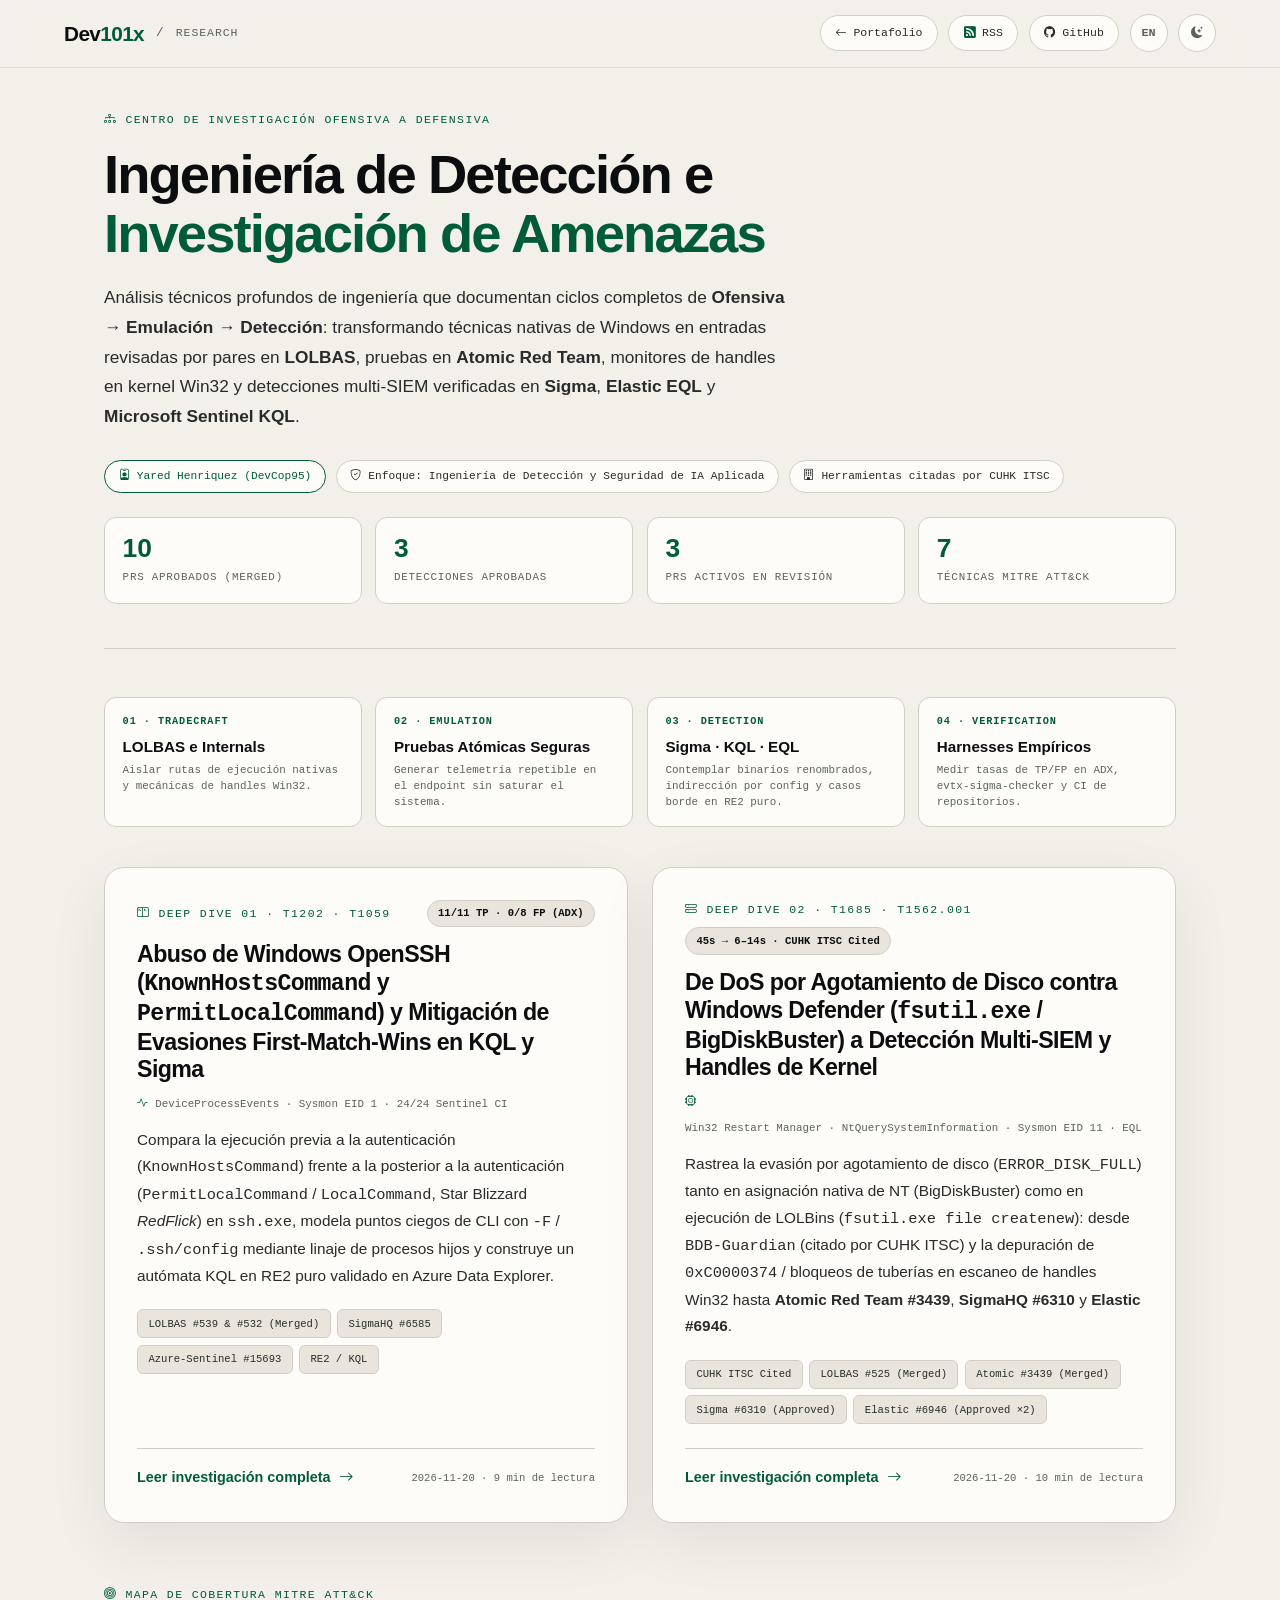
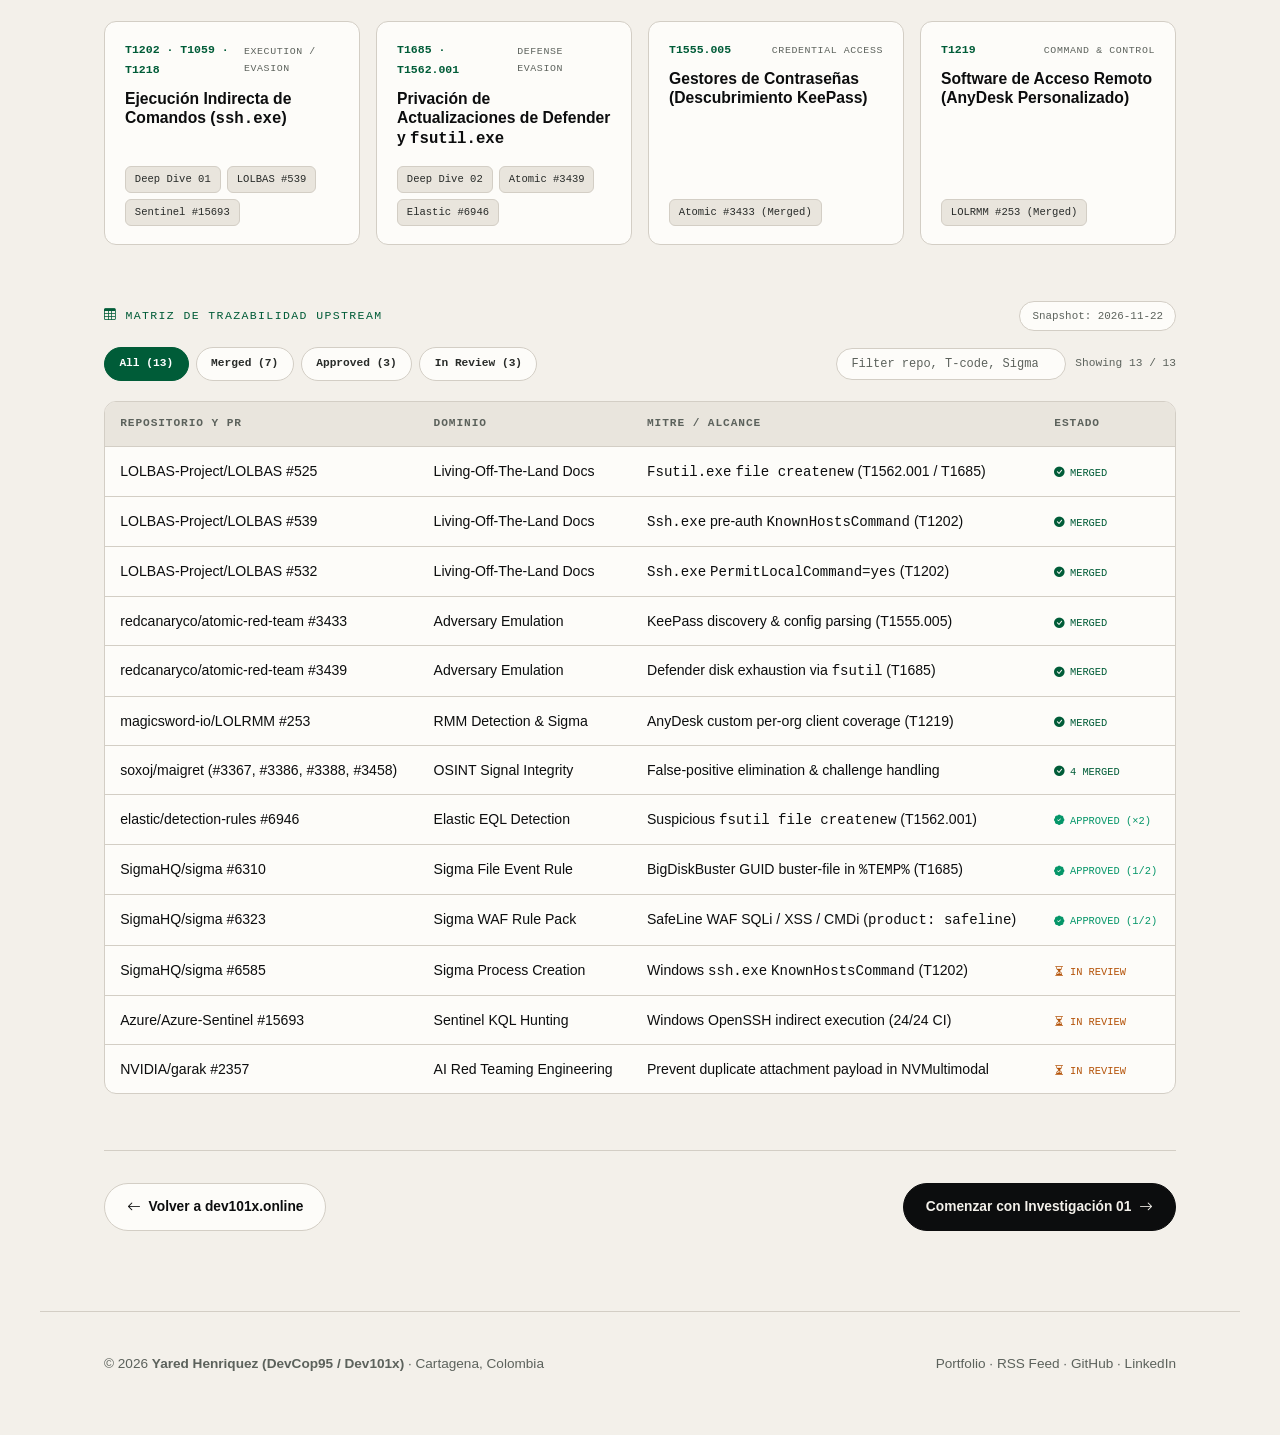
==== commit c338872a: "feat(research): redesign callout boxes into engineering cards and add bilingual i18n support" ====
--- a/research/index.html
+++ b/research/index.html
@@ -83,9 +83,10 @@
       <span class="rnav-crumb">Research</span>
     </div>
     <div class="rnav-actions">
-      <a href="../" class="rnav-link"><i class="bi bi-arrow-left" aria-hidden="true"></i> Portfolio</a>
+      <a href="../" class="rnav-link" data-i18n="nav-portfolio"><i class="bi bi-arrow-left" aria-hidden="true"></i> Portfolio</a>
       <a href="feed.xml" class="rnav-link rss" type="application/rss+xml"><i class="bi bi-rss-fill" aria-hidden="true"></i> RSS</a>
       <a href="https://github.com/DevCop95" target="_blank" rel="noopener" class="rnav-link"><i class="bi bi-github" aria-hidden="true"></i> GitHub</a>
+      <button type="button" class="lang-toggle" id="langToggle" aria-label="Cambiar idioma">EN</button>
       <button type="button" class="theme-toggle" id="themeToggle" aria-label="Toggle color theme">
         <i class="bi bi-moon-stars-fill" aria-hidden="true"></i>
       </button>
@@ -94,33 +95,33 @@
 
   <main class="rshell" id="main-content" data-telemetry-src="../assets/data/telemetry.json">
     <header class="rhero">
-      <div class="rkicker"><i class="bi bi-diagram-3" aria-hidden="true"></i> Offense-to-Defense Research Hub</div>
-      <h1 class="rtitle">Detection Engineering &amp; <em>Threat Research</em></h1>
-      <p class="rlead">
+      <div class="rkicker" data-i18n="hub-kicker"><i class="bi bi-diagram-3" aria-hidden="true"></i> Offense-to-Defense Research Hub</div>
+      <h1 class="rtitle" data-i18n="hub-title">Detection Engineering &amp; <em>Threat Research</em></h1>
+      <p class="rlead" data-i18n="hub-lead">
         Long-form engineering write-ups documenting end-to-end <strong>Offense &rarr; Emulation &rarr; Detection</strong> cycles: turning native Windows tradecraft into peer-reviewed <strong>LOLBAS</strong> entries, <strong>Atomic Red Team</strong> tests, Win32 kernel-handle monitors, and verified multi-SIEM detections across <strong>Sigma</strong>, <strong>Elastic EQL</strong>, and <strong>Microsoft Sentinel KQL</strong>.
       </p>
       <div class="rmeta-row">
         <span class="rmeta-pill accent"><i class="bi bi-person-badge" aria-hidden="true"></i> Yared Henriquez (DevCop95)</span>
-        <span class="rmeta-pill"><i class="bi bi-shield-check" aria-hidden="true"></i> Focus: Detection Engineering &amp; Applied AI Security</span>
-        <span class="rmeta-pill"><i class="bi bi-building" aria-hidden="true"></i> Tooling Cited by CUHK ITSC</span>
+        <span class="rmeta-pill" data-i18n="hub-pill-focus"><i class="bi bi-shield-check" aria-hidden="true"></i> Focus: Detection Engineering &amp; Applied AI Security</span>
+        <span class="rmeta-pill" data-i18n="hub-pill-cited"><i class="bi bi-building" aria-hidden="true"></i> Tooling Cited by CUHK ITSC</span>
       </div>
 
       <div class="rkpi-grid" aria-label="Research impact summary">
         <div class="rkpi-card">
           <div class="rkpi-val" id="kpiMergedCount">10</div>
-          <div class="rkpi-lbl">Merged Upstream PRs</div>
+          <div class="rkpi-lbl" data-i18n="kpi-merged-lbl">Merged Upstream PRs</div>
         </div>
         <div class="rkpi-card">
           <div class="rkpi-val" id="kpiApprovedCount">3</div>
-          <div class="rkpi-lbl">Approved Detections</div>
+          <div class="rkpi-lbl" data-i18n="kpi-approved-lbl">Approved Detections</div>
         </div>
         <div class="rkpi-card">
           <div class="rkpi-val" id="kpiReviewCount">3</div>
-          <div class="rkpi-lbl">Active PRs in Review</div>
+          <div class="rkpi-lbl" data-i18n="kpi-review-lbl">Active PRs in Review</div>
         </div>
         <div class="rkpi-card">
           <div class="rkpi-val">7</div>
-          <div class="rkpi-lbl">MITRE ATT&amp;CK Techniques</div>
+          <div class="rkpi-lbl" data-i18n="kpi-mitre-lbl">MITRE ATT&amp;CK Techniques</div>
         </div>
       </div>
     </header>
@@ -128,23 +129,23 @@
     <div class="rmethod-strip" aria-label="Offense to Defense Engineering Methodology">
       <div class="rmethod-step">
         <span class="rmethod-num">01 · Tradecraft</span>
-        <strong class="rmethod-title">LOLBAS &amp; Internals</strong>
-        <span class="rmethod-sub">Isolate native execution paths &amp; Win32 handle mechanics.</span>
+        <strong class="rmethod-title" data-i18n="method-01-title">LOLBAS &amp; Internals</strong>
+        <span class="rmethod-sub" data-i18n="method-01-sub">Isolate native execution paths &amp; Win32 handle mechanics.</span>
       </div>
       <div class="rmethod-step">
         <span class="rmethod-num">02 · Emulation</span>
-        <strong class="rmethod-title">Safe Atomic Tests</strong>
-        <span class="rmethod-sub">Generate repeatable endpoint telemetry without host exhaustion.</span>
+        <strong class="rmethod-title" data-i18n="method-02-title">Safe Atomic Tests</strong>
+        <span class="rmethod-sub" data-i18n="method-02-sub">Generate repeatable endpoint telemetry without host exhaustion.</span>
       </div>
       <div class="rmethod-step">
         <span class="rmethod-num">03 · Detection</span>
-        <strong class="rmethod-title">Sigma · KQL · EQL</strong>
-        <span class="rmethod-sub">Handle renamed binaries, config indirection &amp; pure-RE2 edge cases.</span>
+        <strong class="rmethod-title" data-i18n="method-03-title">Sigma · KQL · EQL</strong>
+        <span class="rmethod-sub" data-i18n="method-03-sub">Handle renamed binaries, config indirection &amp; pure-RE2 edge cases.</span>
       </div>
       <div class="rmethod-step">
         <span class="rmethod-num">04 · Verification</span>
-        <strong class="rmethod-title">Empirical Harnesses</strong>
-        <span class="rmethod-sub">Benchmark TP/FP rates in ADX, evtx-sigma-checker &amp; repo CI.</span>
+        <strong class="rmethod-title" data-i18n="method-04-title">Empirical Harnesses</strong>
+        <span class="rmethod-sub" data-i18n="method-04-sub">Benchmark TP/FP rates in ADX, evtx-sigma-checker &amp; repo CI.</span>
       </div>
     </div>
 
@@ -155,12 +156,12 @@
             <div class="rkicker"><i class="bi bi-terminal-split" aria-hidden="true"></i> Deep Dive 01 &middot; T1202 &middot; T1059</div>
             <span class="hub-meta-stat">11/11 TP &middot; 0/8 FP (ADX)</span>
           </div>
-          <h2>Abusing Windows OpenSSH (<code>KnownHostsCommand</code> &amp; <code>PermitLocalCommand</code>) and Closing First-Match-Wins Detection Bypasses in KQL &amp; Sigma</h2>
+          <h2 data-i18n="hub-ssh-title">Abusing Windows OpenSSH (<code>KnownHostsCommand</code> &amp; <code>PermitLocalCommand</code>) and Closing First-Match-Wins Detection Bypasses in KQL &amp; Sigma</h2>
           <div class="hub-telemetry">
             <i class="bi bi-activity" aria-hidden="true"></i>
             <span>DeviceProcessEvents &middot; Sysmon EID 1 &middot; 24/24 Sentinel CI</span>
           </div>
-          <p>
+          <p data-i18n="hub-ssh-desc">
             Compares pre-authentication (<code>KnownHostsCommand</code>) vs. post-authentication (<code>PermitLocalCommand</code> / <code>LocalCommand</code>, Star Blizzard <em>RedFlick</em>) execution in <code>ssh.exe</code>, models <code>-F</code> / <code>.ssh/config</code> CLI blind spots via child-process lineage, and builds a pure-RE2 KQL automaton validated in Azure Data Explorer.
           </p>
           <div class="hub-tags">
@@ -170,10 +171,10 @@
             <span class="hub-tag">RE2 / KQL</span>
           </div>
           <div class="hub-card-foot">
-            <a href="./windows-openssh-indirect-execution/" class="hub-cta">
+            <a href="./windows-openssh-indirect-execution/" class="hub-cta" data-i18n="hub-ssh-cta">
               Read full deep dive <i class="bi bi-arrow-right" aria-hidden="true"></i>
             </a>
-            <span class="hub-read-meta">2026-11-20 &middot; 9 min read</span>
+            <span class="hub-read-meta" data-i18n="hub-ssh-read">2026-11-20 &middot; 9 min read</span>
           </div>
         </article>
 
@@ -182,12 +183,12 @@
             <div class="rkicker"><i class="bi bi-hdd-stack" aria-hidden="true"></i> Deep Dive 02 &middot; T1685 &middot; T1562.001</div>
             <span class="hub-meta-stat">45s &rarr; 6–14s &middot; CUHK ITSC Cited</span>
           </div>
-          <h2>From Disk-Exhaustion DoS against Windows Defender (<code>fsutil.exe</code> / BigDiskBuster) to Multi-SIEM &amp; Kernel-Handle Detection</h2>
+          <h2 data-i18n="hub-bdb-title">From Disk-Exhaustion DoS against Windows Defender (<code>fsutil.exe</code> / BigDiskBuster) to Multi-SIEM &amp; Kernel-Handle Detection</h2>
           <div class="hub-telemetry">
             <i class="bi bi-cpu" aria-hidden="true"></i>
             <span>Win32 Restart Manager &middot; NtQuerySystemInformation &middot; Sysmon EID 11 &middot; EQL</span>
           </div>
-          <p>
+          <p data-i18n="hub-bdb-desc">
             Traces disk-exhaustion evasion (<code>ERROR_DISK_FULL</code>) across both native NT allocation (BigDiskBuster) and LOLBin execution (<code>fsutil.exe file createnew</code>): from <code>BDB-Guardian</code> (cited by CUHK ITSC) and debugging <code>0xC0000374</code> / pipe deadlocks in Win32 handle scanning to <strong>Atomic Red Team #3439</strong>, <strong>SigmaHQ #6310</strong>, and <strong>Elastic #6946</strong>.
           </p>
           <div class="hub-tags">
@@ -198,24 +199,24 @@
             <span class="hub-tag">Elastic #6946 (Approved &times;2)</span>
           </div>
           <div class="hub-card-foot">
-            <a href="./bigdiskbuster-fsutil-defense-evasion/" class="hub-cta">
+            <a href="./bigdiskbuster-fsutil-defense-evasion/" class="hub-cta" data-i18n="hub-bdb-cta">
               Read full deep dive <i class="bi bi-arrow-right" aria-hidden="true"></i>
             </a>
-            <span class="hub-read-meta">2026-11-20 &middot; 10 min read</span>
+            <span class="hub-read-meta" data-i18n="hub-bdb-read">2026-11-20 &middot; 10 min read</span>
           </div>
         </article>
       </div>
     </section>
 
     <section class="mitre-section" aria-label="MITRE ATT&CK Coverage Matrix">
-      <div class="rkicker"><i class="bi bi-bullseye" aria-hidden="true"></i> MITRE ATT&amp;CK Coverage Map</div>
+      <div class="rkicker" data-i18n="mitre-kicker"><i class="bi bi-bullseye" aria-hidden="true"></i> MITRE ATT&amp;CK Coverage Map</div>
       <div class="mitre-grid">
         <article class="mitre-card">
           <div class="mitre-head">
             <span class="mitre-id">T1202 · T1059 · T1218</span>
             <span class="mitre-tactic">Execution / Evasion</span>
           </div>
-          <h3 class="mitre-name">Indirect Command Execution (<code>ssh.exe</code>)</h3>
+          <h3 class="mitre-name" data-i18n="mitre-card-1-title">Indirect Command Execution (<code>ssh.exe</code>)</h3>
           <div class="mitre-links">
             <a href="./windows-openssh-indirect-execution/">Deep Dive 01</a>
             <a href="https://github.com/LOLBAS-Project/LOLBAS/pull/539" target="_blank" rel="noopener">LOLBAS #539</a>
@@ -227,7 +228,7 @@
             <span class="mitre-id">T1685 · T1562.001</span>
             <span class="mitre-tactic">Defense Evasion</span>
           </div>
-          <h3 class="mitre-name">Defender Update Starvation &amp; <code>fsutil.exe</code></h3>
+          <h3 class="mitre-name" data-i18n="mitre-card-2-title">Defender Update Starvation &amp; <code>fsutil.exe</code></h3>
           <div class="mitre-links">
             <a href="./bigdiskbuster-fsutil-defense-evasion/">Deep Dive 02</a>
             <a href="https://github.com/redcanaryco/atomic-red-team/pull/3439" target="_blank" rel="noopener">Atomic #3439</a>
@@ -239,7 +240,7 @@
             <span class="mitre-id">T1555.005</span>
             <span class="mitre-tactic">Credential Access</span>
           </div>
-          <h3 class="mitre-name">Password Managers (KeePass Discovery)</h3>
+          <h3 class="mitre-name" data-i18n="mitre-card-3-title">Password Managers (KeePass Discovery)</h3>
           <div class="mitre-links">
             <a href="https://github.com/redcanaryco/atomic-red-team/pull/3433" target="_blank" rel="noopener">Atomic #3433 (Merged)</a>
           </div>
@@ -249,7 +250,7 @@
             <span class="mitre-id">T1219</span>
             <span class="mitre-tactic">Command &amp; Control</span>
           </div>
-          <h3 class="mitre-name">Remote Access Software (Custom AnyDesk)</h3>
+          <h3 class="mitre-name" data-i18n="mitre-card-4-title">Remote Access Software (Custom AnyDesk)</h3>
           <div class="mitre-links">
             <a href="https://github.com/magicsword-io/LOLRMM/pull/253" target="_blank" rel="noopener">LOLRMM #253 (Merged)</a>
           </div>
@@ -259,7 +260,7 @@
 
     <section class="matrix-section" aria-label="Upstream Traceability Matrix">
       <div class="matrix-header">
-        <div class="rkicker"><i class="bi bi-table" aria-hidden="true"></i> Upstream Traceability Matrix</div>
+        <div class="rkicker" data-i18n="matrix-kicker"><i class="bi bi-table" aria-hidden="true"></i> Upstream Traceability Matrix</div>
         <span class="sync-pill" id="telemetrySyncBadge">Snapshot: 2026-11-22</span>
       </div>
 
@@ -280,10 +281,10 @@
         <table class="rtable" id="upstreamMatrix">
           <thead>
             <tr>
-              <th>Repository &amp; PR</th>
-              <th>Domain</th>
-              <th>MITRE / Scope</th>
-              <th>Status</th>
+              <th data-i18n="matrix-th-repo">Repository &amp; PR</th>
+              <th data-i18n="matrix-th-domain">Domain</th>
+              <th data-i18n="matrix-th-scope">MITRE / Scope</th>
+              <th data-i18n="matrix-th-status">Status</th>
             </tr>
           </thead>
           <tbody>
@@ -367,13 +368,13 @@
             </tr>
           </tbody>
         </table>
-        <p class="matrix-empty" id="matrixEmpty" hidden>No upstream contributions match the current filter.</p>
+        <p class="matrix-empty" id="matrixEmpty" data-i18n="matrix-empty" hidden>No upstream contributions match the current filter.</p>
       </div>
     </section>
 
     <div class="rfooter-nav">
-      <a href="../" class="btn-pill"><i class="bi bi-arrow-left" aria-hidden="true"></i> Back to dev101x.online</a>
-      <a href="./windows-openssh-indirect-execution/" class="btn-pill primary">Start with Deep Dive 01 <i class="bi bi-arrow-right" aria-hidden="true"></i></a>
+      <a href="../" class="btn-pill" data-i18n="rfooter-back"><i class="bi bi-arrow-left" aria-hidden="true"></i> Back to dev101x.online</a>
+      <a href="./windows-openssh-indirect-execution/" class="btn-pill primary" data-i18n="rfooter-dive1">Start with Deep Dive 01 <i class="bi bi-arrow-right" aria-hidden="true"></i></a>
     </div>
   </main>
 
@@ -382,7 +383,7 @@
     <span><a href="../">Portfolio</a> &middot; <a href="feed.xml">RSS Feed</a> &middot; <a href="https://github.com/DevCop95" target="_blank" rel="noopener">GitHub</a> &middot; <a href="https://www.linkedin.com/in/yared-dev" target="_blank" rel="noopener">LinkedIn</a></span>
   </footer>
 
-  <button type="button" class="scroll-top" id="scrollTop" aria-label="Back to top"><i class="bi bi-arrow-up" aria-hidden="true"></i></button>
+  <button type="button" class="scroll-top" id="scrollTop" aria-label="Back to top" data-i18n-aria="btn-back-to-top"><i class="bi bi-arrow-up" aria-hidden="true"></i></button>
   <div id="researchLiveRegion" class="sr-only" aria-live="polite"></div>
 
   <script src="research.js?v=2"></script>
--- a/research/research.css
+++ b/research/research.css
@@ -136,12 +136,14 @@
 }
 .rnav-link:hover { border-color: var(--accent); color: var(--accent); }
 .rnav-link.rss i { color: var(--accent); }
-.theme-toggle {
+.theme-toggle, .lang-toggle {
   width: 38px; height: 38px; display: grid; place-items: center;
   border: 1px solid var(--line); border-radius: 50%;
   color: var(--muted); background: var(--surface); transition: all .25s var(--ease);
-}
-.theme-toggle:hover { border-color: var(--accent); color: var(--accent); }
+  font-family: var(--fm); font-size: .74rem; font-weight: 700;
+  text-transform: uppercase;
+}
+.theme-toggle:hover, .lang-toggle:hover { border-color: var(--accent); color: var(--accent); }
 
 /* === SHELL & HEADERS === */
 .rshell {
@@ -623,23 +625,59 @@
 
 /* === CALLOUTS & TABLES === */
 .callout {
-  margin: 1.5rem 0;
-  padding: 1.15rem 1.3rem;
+  margin: 1.75rem 0;
+  padding: 1.35rem 1.45rem;
   border-radius: var(--r-sm);
   border: 1px solid var(--line);
-  border-left: 4px solid var(--accent);
-  background: var(--surface);
-}
-.callout.warn { border-left-color: #d97706; }
-[data-theme="dark"] .callout.warn { border-left-color: #f59e0b; }
+  background: linear-gradient(180deg, rgba(0, 92, 56, .025) 0%, var(--surface) 100%);
+  box-shadow: 0 4px 16px rgba(12, 13, 14, .03);
+  position: relative;
+  transition: border-color .25s ease, box-shadow .25s ease;
+}
+[data-theme="dark"] .callout {
+  background: linear-gradient(180deg, rgba(0, 232, 122, .03) 0%, var(--surface) 100%);
+  box-shadow: 0 4px 20px rgba(0, 0, 0, .35);
+}
+.callout:hover {
+  border-color: var(--accent);
+}
+.callout.warn {
+  border-color: rgba(217, 119, 6, .3);
+  background: linear-gradient(180deg, rgba(217, 119, 6, .04) 0%, var(--surface) 100%);
+}
+[data-theme="dark"] .callout.warn {
+  border-color: rgba(245, 158, 11, .3);
+  background: linear-gradient(180deg, rgba(245, 158, 11, .05) 0%, var(--surface) 100%);
+}
+.callout.warn:hover {
+  border-color: rgba(217, 119, 6, .55);
+}
+[data-theme="dark"] .callout.warn:hover {
+  border-color: rgba(245, 158, 11, .6);
+}
 .callout-title {
-  font-family: var(--fm); font-size: .74rem; font-weight: 500;
+  font-family: var(--fm); font-size: .74rem; font-weight: 600;
   text-transform: uppercase; letter-spacing: .08em;
-  color: var(--accent); margin-bottom: .45rem;
-  display: flex; align-items: center; gap: .45rem;
-}
-.callout.warn .callout-title { color: #b45309; }
-[data-theme="dark"] .callout.warn .callout-title { color: #f59e0b; }
+  color: var(--accent); margin-bottom: .85rem;
+  display: inline-flex; align-items: center; gap: .5rem;
+  padding: .28rem .75rem; border-radius: 999px;
+  background: rgba(0, 92, 56, .08);
+  border: 1px solid rgba(0, 92, 56, .2);
+}
+[data-theme="dark"] .callout-title {
+  background: rgba(0, 232, 122, .08);
+  border-color: rgba(0, 232, 122, .24);
+}
+.callout.warn .callout-title {
+  color: #b45309;
+  background: rgba(217, 119, 6, .1);
+  border-color: rgba(217, 119, 6, .28);
+}
+[data-theme="dark"] .callout.warn .callout-title {
+  color: #fbbf24;
+  background: rgba(245, 158, 11, .12);
+  border-color: rgba(245, 158, 11, .32);
+}
 .callout p:last-child, .callout ul:last-child { margin-bottom: 0; }
 
 .table-wrap {
@@ -719,7 +757,7 @@
   .rnav-sep, .rnav-crumb { display: none; }
   .rnav-actions { gap: .4rem; flex-wrap: nowrap; }
   .rnav-link { padding: .38rem .65rem; font-size: .68rem; white-space: nowrap; }
-  .theme-toggle { width: 34px; height: 34px; flex-shrink: 0; }
+  .theme-toggle, .lang-toggle { width: 34px; height: 34px; flex-shrink: 0; }
   .rshell { padding: 5.5rem 5vw 3.5rem; }
   .hub-card { padding: 1.4rem; }
   .scroll-top { right: 16px; bottom: 16px; width: 44px; height: 44px; }
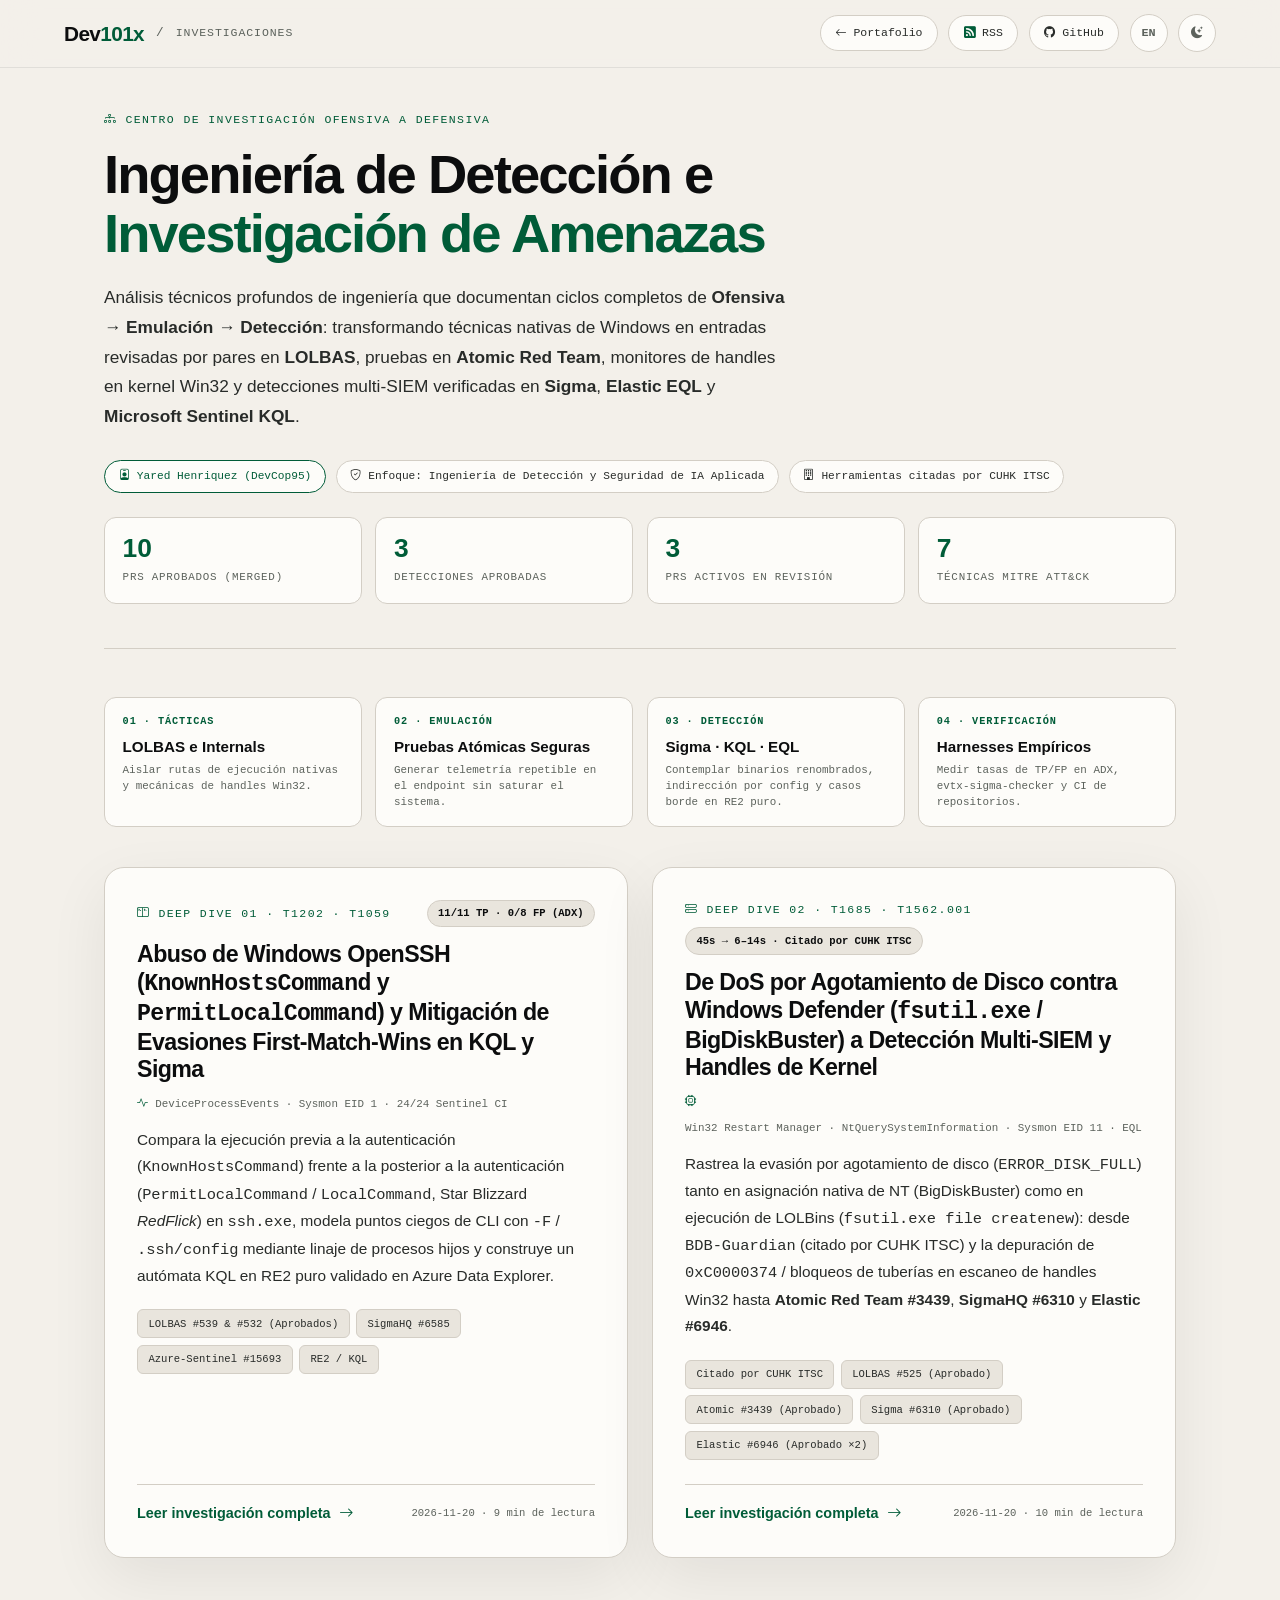
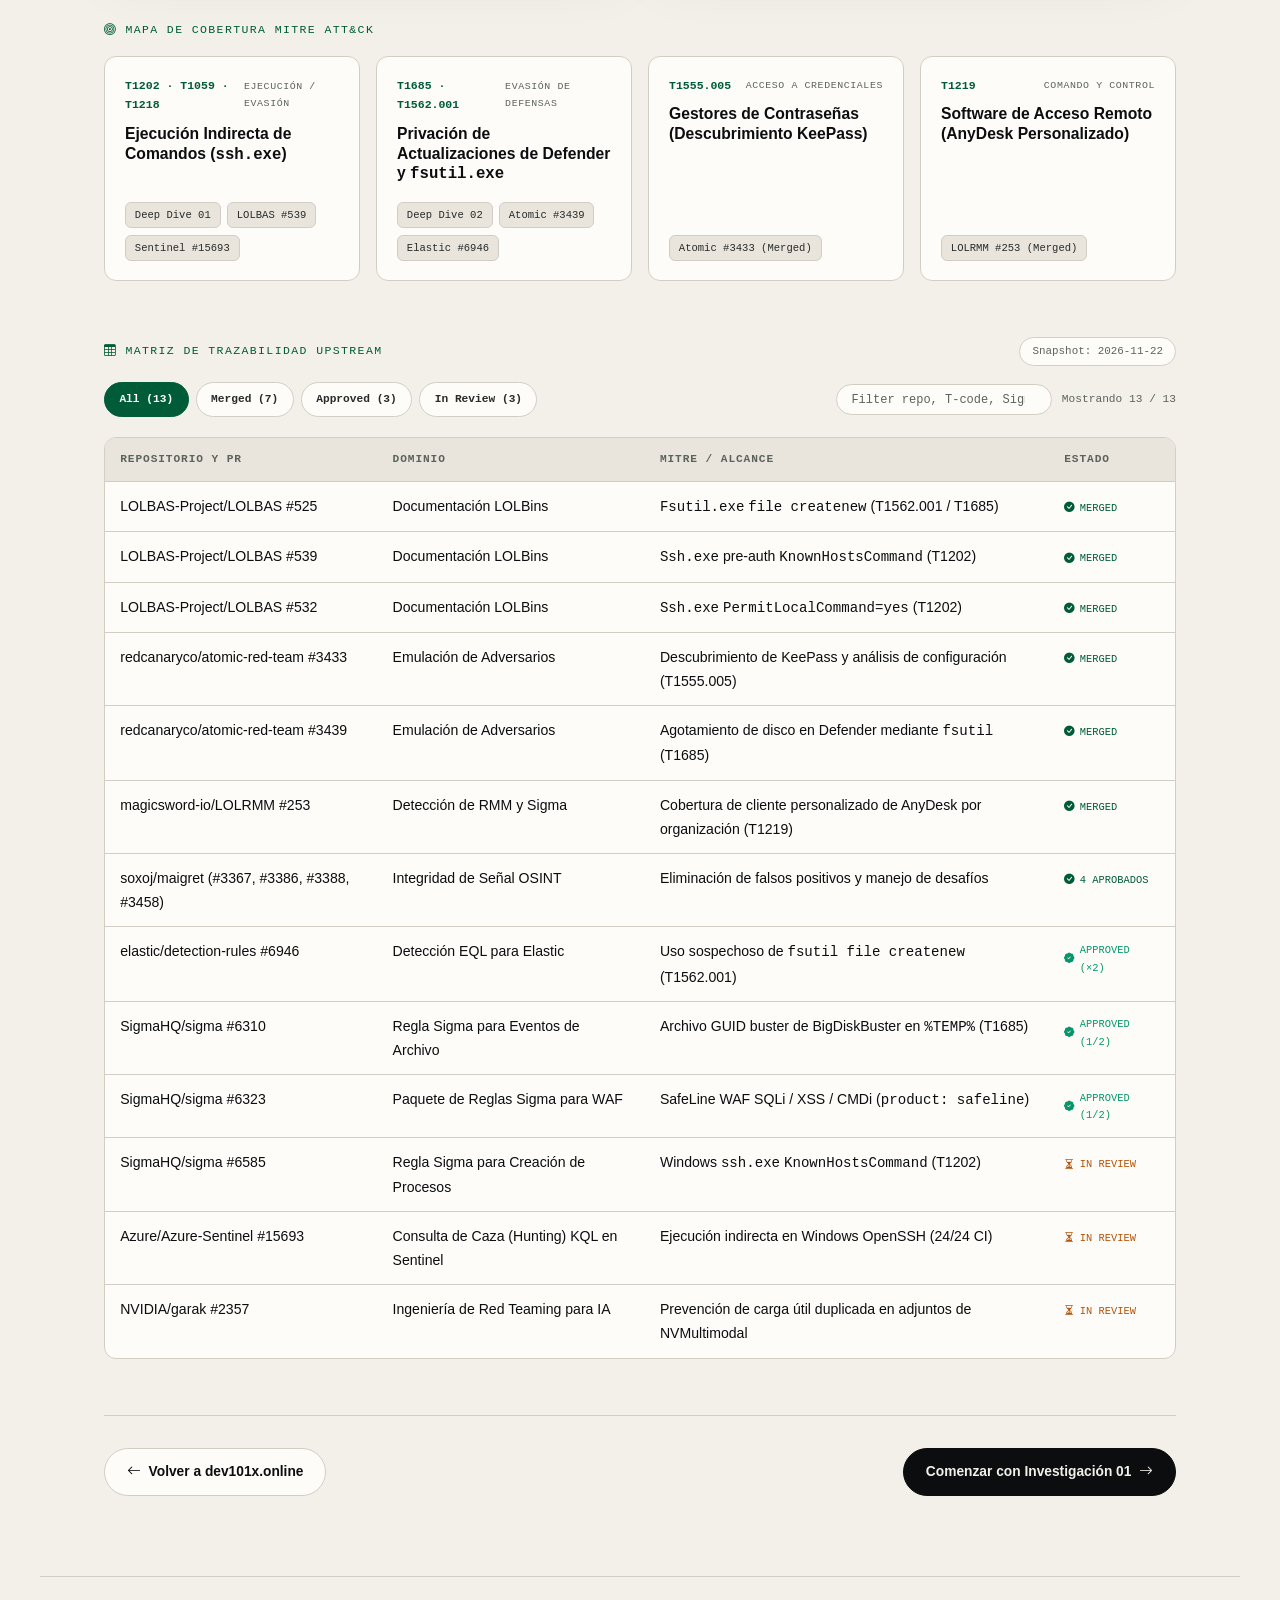
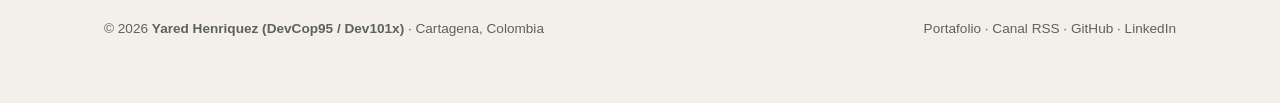
==== commit 5e9906a2: "feat(research): complete 100% full bilingual translation coverage across all deep dives, tables, and" ====
--- a/research/index.html
+++ b/research/index.html
@@ -1,32 +1,33 @@
 <!DOCTYPE html>
-<html lang="en" data-theme="light">
+
+<html data-theme="light" lang="en">
 <head>
-  <meta charset="UTF-8">
-  <meta name="viewport" content="width=device-width, initial-scale=1.0">
-  <title>Security Research &amp; Deep Dives | Yared Henriquez (DevCop95 / Dev101x)</title>
-  <meta name="description" content="Offense-to-Defense technical research by Yared Henriquez (DevCop95 / Dev101x): Windows OpenSSH indirect execution, BigDiskBuster disk-exhaustion evasion, kernel handle correlation, Sigma, Elastic EQL, and Sentinel KQL.">
-  <meta name="author" content="Yared Henriquez (DevCop95)">
-  <meta name="referrer" content="strict-origin-when-cross-origin">
-  <meta http-equiv="Content-Security-Policy" content="default-src 'self'; script-src 'self'; style-src 'self' 'unsafe-inline' https://fonts.googleapis.com https://cdn.jsdelivr.net; font-src 'self' https://fonts.gstatic.com https://cdn.jsdelivr.net; img-src 'self' data:; connect-src 'self'; object-src 'none'; base-uri 'self'; form-action 'self'">
-  <link rel="canonical" href="https://dev101x.online/research/">
-  <link rel="alternate" type="application/rss+xml" title="Dev101x Security Research RSS" href="https://dev101x.online/research/feed.xml">
-  <meta property="og:type" content="website">
-  <meta property="og:url" content="https://dev101x.online/research/">
-  <meta property="og:title" content="Security Research &amp; Deep Dives | Yared Henriquez (DevCop95)">
-  <meta property="og:description" content="End-to-end Detection Engineering case studies tracing Windows tradecraft from LOLBAS documentation and adversary emulation to Sigma, Elastic EQL, and Microsoft Sentinel KQL.">
-  <meta property="og:image" content="https://dev101x.online/assets/img/og-research-hub.png">
-  <meta property="og:image:width" content="1200">
-  <meta property="og:image:height" content="630">
-  <meta property="og:image:type" content="image/png">
-  <meta property="og:site_name" content="Dev101x · Security Research">
-  <meta name="twitter:card" content="summary_large_image">
-  <meta name="twitter:url" content="https://dev101x.online/research/">
-  <meta name="twitter:title" content="Security Research &amp; Deep Dives | Yared Henriquez (DevCop95)">
-  <meta name="twitter:description" content="End-to-end Detection Engineering case studies tracing Windows tradecraft from LOLBAS documentation and adversary emulation to Sigma, Elastic EQL, and Microsoft Sentinel KQL.">
-  <meta name="twitter:image" content="https://dev101x.online/assets/img/og-research-hub.png">
-  <meta name="twitter:site" content="@Devcop101">
-  <meta name="twitter:creator" content="@Devcop101">
-  <script type="application/ld+json">
+<meta charset="utf-8"/>
+<meta content="width=device-width, initial-scale=1.0" name="viewport"/>
+<title>Security Research &amp; Deep Dives | Yared Henriquez (DevCop95 / Dev101x)</title>
+<meta content="Offense-to-Defense technical research by Yared Henriquez (DevCop95 / Dev101x): Windows OpenSSH indirect execution, BigDiskBuster disk-exhaustion evasion, kernel handle correlation, Sigma, Elastic EQL, and Sentinel KQL." name="description"/>
+<meta content="Yared Henriquez (DevCop95)" name="author"/>
+<meta content="strict-origin-when-cross-origin" name="referrer"/>
+<meta content="default-src 'self'; script-src 'self'; style-src 'self' 'unsafe-inline' https://fonts.googleapis.com https://cdn.jsdelivr.net; font-src 'self' https://fonts.gstatic.com https://cdn.jsdelivr.net; img-src 'self' data:; connect-src 'self'; object-src 'none'; base-uri 'self'; form-action 'self'" http-equiv="Content-Security-Policy"/>
+<link href="https://dev101x.online/research/" rel="canonical"/>
+<link href="https://dev101x.online/research/feed.xml" rel="alternate" title="Dev101x Security Research RSS" type="application/rss+xml"/>
+<meta content="website" property="og:type"/>
+<meta content="https://dev101x.online/research/" property="og:url"/>
+<meta content="Security Research &amp; Deep Dives | Yared Henriquez (DevCop95)" property="og:title"/>
+<meta content="End-to-end Detection Engineering case studies tracing Windows tradecraft from LOLBAS documentation and adversary emulation to Sigma, Elastic EQL, and Microsoft Sentinel KQL." property="og:description"/>
+<meta content="https://dev101x.online/assets/img/og-research-hub.png" property="og:image"/>
+<meta content="1200" property="og:image:width"/>
+<meta content="630" property="og:image:height"/>
+<meta content="image/png" property="og:image:type"/>
+<meta content="Dev101x · Security Research" property="og:site_name"/>
+<meta content="summary_large_image" name="twitter:card"/>
+<meta content="https://dev101x.online/research/" name="twitter:url"/>
+<meta content="Security Research &amp; Deep Dives | Yared Henriquez (DevCop95)" name="twitter:title"/>
+<meta content="End-to-end Detection Engineering case studies tracing Windows tradecraft from LOLBAS documentation and adversary emulation to Sigma, Elastic EQL, and Microsoft Sentinel KQL." name="twitter:description"/>
+<meta content="https://dev101x.online/assets/img/og-research-hub.png" name="twitter:image"/>
+<meta content="@Devcop101" name="twitter:site"/>
+<meta content="@Devcop101" name="twitter:creator"/>
+<script type="application/ld+json">
   {
     "@context": "https://schema.org",
     "@graph": [
@@ -64,328 +65,314 @@
     ]
   }
   </script>
-  <link rel="icon" href="../assets/img/favicon.png">
-  <link rel="preconnect" href="https://fonts.googleapis.com">
-  <link rel="preconnect" href="https://fonts.gstatic.com" crossorigin>
-  <link href="https://fonts.googleapis.com/css2?family=Bricolage+Grotesque:wght@400;500;600;700;800&family=DM+Mono:wght@400;500&display=swap" rel="stylesheet">
-  <link rel="stylesheet" href="https://cdn.jsdelivr.net/npm/bootstrap-icons@1.11.3/font/bootstrap-icons.min.css" integrity="sha384-XGjxtQfXaH2tnPFa9x+ruJTuLE3Aa6LhHSWRr1XeTyhezb4abCG4ccI5AkVDxqC+" crossorigin="anonymous">
-  <script src="../assets/js/theme-init.js"></script>
-  <link rel="stylesheet" href="research.css?v=3">
+<link href="../assets/img/favicon.png" rel="icon"/>
+<link href="https://fonts.googleapis.com" rel="preconnect"/>
+<link crossorigin="" href="https://fonts.gstatic.com" rel="preconnect"/>
+<link href="https://fonts.googleapis.com/css2?family=Bricolage+Grotesque:wght@400;500;600;700;800&amp;family=DM+Mono:wght@400;500&amp;display=swap" rel="stylesheet"/>
+<link crossorigin="anonymous" href="https://cdn.jsdelivr.net/npm/bootstrap-icons@1.11.3/font/bootstrap-icons.min.css" integrity="sha384-XGjxtQfXaH2tnPFa9x+ruJTuLE3Aa6LhHSWRr1XeTyhezb4abCG4ccI5AkVDxqC+" rel="stylesheet"/>
+<script src="../assets/js/theme-init.js"></script>
+<link href="research.css?v=3" rel="stylesheet"/>
 </head>
 <body>
-  <div id="scroll-progress" aria-hidden="true"></div>
-  <a href="#main-content" class="skip-link">Skip to main content</a>
-
-  <nav class="rnav" aria-label="Research navigation">
-    <div class="rnav-brand">
-      <a href="../" class="nlogo">Dev<em>101x</em></a>
-      <span class="rnav-sep">/</span>
-      <span class="rnav-crumb">Research</span>
-    </div>
-    <div class="rnav-actions">
-      <a href="../" class="rnav-link" data-i18n="nav-portfolio"><i class="bi bi-arrow-left" aria-hidden="true"></i> Portfolio</a>
-      <a href="feed.xml" class="rnav-link rss" type="application/rss+xml"><i class="bi bi-rss-fill" aria-hidden="true"></i> RSS</a>
-      <a href="https://github.com/DevCop95" target="_blank" rel="noopener" class="rnav-link"><i class="bi bi-github" aria-hidden="true"></i> GitHub</a>
-      <button type="button" class="lang-toggle" id="langToggle" aria-label="Cambiar idioma">EN</button>
-      <button type="button" class="theme-toggle" id="themeToggle" aria-label="Toggle color theme">
-        <i class="bi bi-moon-stars-fill" aria-hidden="true"></i>
-      </button>
-    </div>
-  </nav>
-
-  <main class="rshell" id="main-content" data-telemetry-src="../assets/data/telemetry.json">
-    <header class="rhero">
-      <div class="rkicker" data-i18n="hub-kicker"><i class="bi bi-diagram-3" aria-hidden="true"></i> Offense-to-Defense Research Hub</div>
-      <h1 class="rtitle" data-i18n="hub-title">Detection Engineering &amp; <em>Threat Research</em></h1>
-      <p class="rlead" data-i18n="hub-lead">
-        Long-form engineering write-ups documenting end-to-end <strong>Offense &rarr; Emulation &rarr; Detection</strong> cycles: turning native Windows tradecraft into peer-reviewed <strong>LOLBAS</strong> entries, <strong>Atomic Red Team</strong> tests, Win32 kernel-handle monitors, and verified multi-SIEM detections across <strong>Sigma</strong>, <strong>Elastic EQL</strong>, and <strong>Microsoft Sentinel KQL</strong>.
+<div aria-hidden="true" id="scroll-progress"></div>
+<a class="skip-link" href="#main-content">Skip to main content</a>
+<nav aria-label="Research navigation" class="rnav">
+<div class="rnav-brand">
+<a class="nlogo" href="../">Dev<em>101x</em></a>
+<span class="rnav-sep">/</span>
+<span class="rnav-crumb" data-i18n="crumb-research">Research</span>
+</div>
+<div class="rnav-actions">
+<a class="rnav-link" data-i18n="nav-portfolio" href="../"><i aria-hidden="true" class="bi bi-arrow-left"></i> Portfolio</a>
+<a class="rnav-link rss" href="feed.xml" type="application/rss+xml"><i aria-hidden="true" class="bi bi-rss-fill"></i> RSS</a>
+<a class="rnav-link" href="https://github.com/DevCop95" rel="noopener" target="_blank"><i aria-hidden="true" class="bi bi-github"></i> GitHub</a>
+<button aria-label="Cambiar idioma" class="lang-toggle" id="langToggle" type="button">EN</button>
+<button aria-label="Toggle color theme" class="theme-toggle" id="themeToggle" type="button">
+<i aria-hidden="true" class="bi bi-moon-stars-fill"></i>
+</button>
+</div>
+</nav>
+<main class="rshell" data-telemetry-src="../assets/data/telemetry.json" id="main-content">
+<header class="rhero">
+<div class="rkicker" data-i18n="hub-kicker"><i aria-hidden="true" class="bi bi-diagram-3"></i> Offense-to-Defense Research Hub</div>
+<h1 class="rtitle" data-i18n="hub-title">Detection Engineering &amp; <em>Threat Research</em></h1>
+<p class="rlead" data-i18n="hub-lead">
+        Long-form engineering write-ups documenting end-to-end <strong>Offense → Emulation → Detection</strong> cycles: turning native Windows tradecraft into peer-reviewed <strong>LOLBAS</strong> entries, <strong>Atomic Red Team</strong> tests, Win32 kernel-handle monitors, and verified multi-SIEM detections across <strong>Sigma</strong>, <strong>Elastic EQL</strong>, and <strong>Microsoft Sentinel KQL</strong>.
       </p>
-      <div class="rmeta-row">
-        <span class="rmeta-pill accent"><i class="bi bi-person-badge" aria-hidden="true"></i> Yared Henriquez (DevCop95)</span>
-        <span class="rmeta-pill" data-i18n="hub-pill-focus"><i class="bi bi-shield-check" aria-hidden="true"></i> Focus: Detection Engineering &amp; Applied AI Security</span>
-        <span class="rmeta-pill" data-i18n="hub-pill-cited"><i class="bi bi-building" aria-hidden="true"></i> Tooling Cited by CUHK ITSC</span>
-      </div>
-
-      <div class="rkpi-grid" aria-label="Research impact summary">
-        <div class="rkpi-card">
-          <div class="rkpi-val" id="kpiMergedCount">10</div>
-          <div class="rkpi-lbl" data-i18n="kpi-merged-lbl">Merged Upstream PRs</div>
-        </div>
-        <div class="rkpi-card">
-          <div class="rkpi-val" id="kpiApprovedCount">3</div>
-          <div class="rkpi-lbl" data-i18n="kpi-approved-lbl">Approved Detections</div>
-        </div>
-        <div class="rkpi-card">
-          <div class="rkpi-val" id="kpiReviewCount">3</div>
-          <div class="rkpi-lbl" data-i18n="kpi-review-lbl">Active PRs in Review</div>
-        </div>
-        <div class="rkpi-card">
-          <div class="rkpi-val">7</div>
-          <div class="rkpi-lbl" data-i18n="kpi-mitre-lbl">MITRE ATT&amp;CK Techniques</div>
-        </div>
-      </div>
-    </header>
-
-    <div class="rmethod-strip" aria-label="Offense to Defense Engineering Methodology">
-      <div class="rmethod-step">
-        <span class="rmethod-num">01 · Tradecraft</span>
-        <strong class="rmethod-title" data-i18n="method-01-title">LOLBAS &amp; Internals</strong>
-        <span class="rmethod-sub" data-i18n="method-01-sub">Isolate native execution paths &amp; Win32 handle mechanics.</span>
-      </div>
-      <div class="rmethod-step">
-        <span class="rmethod-num">02 · Emulation</span>
-        <strong class="rmethod-title" data-i18n="method-02-title">Safe Atomic Tests</strong>
-        <span class="rmethod-sub" data-i18n="method-02-sub">Generate repeatable endpoint telemetry without host exhaustion.</span>
-      </div>
-      <div class="rmethod-step">
-        <span class="rmethod-num">03 · Detection</span>
-        <strong class="rmethod-title" data-i18n="method-03-title">Sigma · KQL · EQL</strong>
-        <span class="rmethod-sub" data-i18n="method-03-sub">Handle renamed binaries, config indirection &amp; pure-RE2 edge cases.</span>
-      </div>
-      <div class="rmethod-step">
-        <span class="rmethod-num">04 · Verification</span>
-        <strong class="rmethod-title" data-i18n="method-04-title">Empirical Harnesses</strong>
-        <span class="rmethod-sub" data-i18n="method-04-sub">Benchmark TP/FP rates in ADX, evtx-sigma-checker &amp; repo CI.</span>
-      </div>
-    </div>
-
-    <section aria-label="Published Deep Dives">
-      <div class="hub-grid">
-        <article class="hub-card">
-          <div class="hub-card-top">
-            <div class="rkicker"><i class="bi bi-terminal-split" aria-hidden="true"></i> Deep Dive 01 &middot; T1202 &middot; T1059</div>
-            <span class="hub-meta-stat">11/11 TP &middot; 0/8 FP (ADX)</span>
-          </div>
-          <h2 data-i18n="hub-ssh-title">Abusing Windows OpenSSH (<code>KnownHostsCommand</code> &amp; <code>PermitLocalCommand</code>) and Closing First-Match-Wins Detection Bypasses in KQL &amp; Sigma</h2>
-          <div class="hub-telemetry">
-            <i class="bi bi-activity" aria-hidden="true"></i>
-            <span>DeviceProcessEvents &middot; Sysmon EID 1 &middot; 24/24 Sentinel CI</span>
-          </div>
-          <p data-i18n="hub-ssh-desc">
+<div class="rmeta-row">
+<span class="rmeta-pill accent" data-i18n="hub-meta-author"><i aria-hidden="true" class="bi bi-person-badge"></i> Yared Henriquez (DevCop95)</span>
+<span class="rmeta-pill" data-i18n="hub-pill-focus"><i aria-hidden="true" class="bi bi-shield-check"></i> Focus: Detection Engineering &amp; Applied AI Security</span>
+<span class="rmeta-pill" data-i18n="hub-pill-cited"><i aria-hidden="true" class="bi bi-building"></i> Tooling Cited by CUHK ITSC</span>
+</div>
+<div aria-label="Research impact summary" class="rkpi-grid">
+<div class="rkpi-card">
+<div class="rkpi-val" id="kpiMergedCount">10</div>
+<div class="rkpi-lbl" data-i18n="kpi-merged-lbl">Merged Upstream PRs</div>
+</div>
+<div class="rkpi-card">
+<div class="rkpi-val" id="kpiApprovedCount">3</div>
+<div class="rkpi-lbl" data-i18n="kpi-approved-lbl">Approved Detections</div>
+</div>
+<div class="rkpi-card">
+<div class="rkpi-val" id="kpiReviewCount">3</div>
+<div class="rkpi-lbl" data-i18n="kpi-review-lbl">Active PRs in Review</div>
+</div>
+<div class="rkpi-card">
+<div class="rkpi-val">7</div>
+<div class="rkpi-lbl" data-i18n="kpi-mitre-lbl">MITRE ATT&amp;CK Techniques</div>
+</div>
+</div>
+</header>
+<div aria-label="Offense to Defense Engineering Methodology" class="rmethod-strip">
+<div class="rmethod-step">
+<span class="rmethod-num" data-i18n="method-01-num">01 · Tradecraft</span>
+<strong class="rmethod-title" data-i18n="method-01-title">LOLBAS &amp; Internals</strong>
+<span class="rmethod-sub" data-i18n="method-01-sub">Isolate native execution paths &amp; Win32 handle mechanics.</span>
+</div>
+<div class="rmethod-step">
+<span class="rmethod-num" data-i18n="method-02-num">02 · Emulation</span>
+<strong class="rmethod-title" data-i18n="method-02-title">Safe Atomic Tests</strong>
+<span class="rmethod-sub" data-i18n="method-02-sub">Generate repeatable endpoint telemetry without host exhaustion.</span>
+</div>
+<div class="rmethod-step">
+<span class="rmethod-num" data-i18n="method-03-num">03 · Detection</span>
+<strong class="rmethod-title" data-i18n="method-03-title">Sigma · KQL · EQL</strong>
+<span class="rmethod-sub" data-i18n="method-03-sub">Handle renamed binaries, config indirection &amp; pure-RE2 edge cases.</span>
+</div>
+<div class="rmethod-step">
+<span class="rmethod-num" data-i18n="method-04-num">04 · Verification</span>
+<strong class="rmethod-title" data-i18n="method-04-title">Empirical Harnesses</strong>
+<span class="rmethod-sub" data-i18n="method-04-sub">Benchmark TP/FP rates in ADX, evtx-sigma-checker &amp; repo CI.</span>
+</div>
+</div>
+<section aria-label="Published Deep Dives">
+<div class="hub-grid">
+<article class="hub-card">
+<div class="hub-card-top">
+<div class="rkicker"><i aria-hidden="true" class="bi bi-terminal-split"></i> Deep Dive 01 · T1202 · T1059</div>
+<span class="hub-meta-stat" data-i18n="hub-ssh-stat">11/11 TP · 0/8 FP (ADX)</span>
+</div>
+<h2 data-i18n="hub-ssh-title">Abusing Windows OpenSSH (<code>KnownHostsCommand</code> &amp; <code>PermitLocalCommand</code>) and Closing First-Match-Wins Detection Bypasses in KQL &amp; Sigma</h2>
+<div class="hub-telemetry">
+<i aria-hidden="true" class="bi bi-activity"></i>
+<span data-i18n="hub-ssh-telemetry">DeviceProcessEvents · Sysmon EID 1 · 24/24 Sentinel CI</span>
+</div>
+<p data-i18n="hub-ssh-desc">
             Compares pre-authentication (<code>KnownHostsCommand</code>) vs. post-authentication (<code>PermitLocalCommand</code> / <code>LocalCommand</code>, Star Blizzard <em>RedFlick</em>) execution in <code>ssh.exe</code>, models <code>-F</code> / <code>.ssh/config</code> CLI blind spots via child-process lineage, and builds a pure-RE2 KQL automaton validated in Azure Data Explorer.
           </p>
-          <div class="hub-tags">
-            <span class="hub-tag">LOLBAS #539 &amp; #532 (Merged)</span>
-            <span class="hub-tag">SigmaHQ #6585</span>
-            <span class="hub-tag">Azure-Sentinel #15693</span>
-            <span class="hub-tag">RE2 / KQL</span>
-          </div>
-          <div class="hub-card-foot">
-            <a href="./windows-openssh-indirect-execution/" class="hub-cta" data-i18n="hub-ssh-cta">
-              Read full deep dive <i class="bi bi-arrow-right" aria-hidden="true"></i>
-            </a>
-            <span class="hub-read-meta" data-i18n="hub-ssh-read">2026-11-20 &middot; 9 min read</span>
-          </div>
-        </article>
-
-        <article class="hub-card">
-          <div class="hub-card-top">
-            <div class="rkicker"><i class="bi bi-hdd-stack" aria-hidden="true"></i> Deep Dive 02 &middot; T1685 &middot; T1562.001</div>
-            <span class="hub-meta-stat">45s &rarr; 6–14s &middot; CUHK ITSC Cited</span>
-          </div>
-          <h2 data-i18n="hub-bdb-title">From Disk-Exhaustion DoS against Windows Defender (<code>fsutil.exe</code> / BigDiskBuster) to Multi-SIEM &amp; Kernel-Handle Detection</h2>
-          <div class="hub-telemetry">
-            <i class="bi bi-cpu" aria-hidden="true"></i>
-            <span>Win32 Restart Manager &middot; NtQuerySystemInformation &middot; Sysmon EID 11 &middot; EQL</span>
-          </div>
-          <p data-i18n="hub-bdb-desc">
+<div class="hub-tags">
+<span class="hub-tag" data-i18n="hub-ssh-tag-1">LOLBAS #539 &amp; #532 (Merged)</span>
+<span class="hub-tag" data-i18n="hub-ssh-tag-2">SigmaHQ #6585</span>
+<span class="hub-tag" data-i18n="hub-ssh-tag-3">Azure-Sentinel #15693</span>
+<span class="hub-tag" data-i18n="hub-ssh-tag-4">RE2 / KQL</span>
+</div>
+<div class="hub-card-foot">
+<a class="hub-cta" data-i18n="hub-ssh-cta" href="./windows-openssh-indirect-execution/">
+              Read full deep dive <i aria-hidden="true" class="bi bi-arrow-right"></i>
+</a>
+<span class="hub-read-meta" data-i18n="hub-ssh-read">2026-11-20 · 9 min read</span>
+</div>
+</article>
+<article class="hub-card">
+<div class="hub-card-top">
+<div class="rkicker"><i aria-hidden="true" class="bi bi-hdd-stack"></i> Deep Dive 02 · T1685 · T1562.001</div>
+<span class="hub-meta-stat" data-i18n="hub-bdb-stat">45s → 6–14s · CUHK ITSC Cited</span>
+</div>
+<h2 data-i18n="hub-bdb-title">From Disk-Exhaustion DoS against Windows Defender (<code>fsutil.exe</code> / BigDiskBuster) to Multi-SIEM &amp; Kernel-Handle Detection</h2>
+<div class="hub-telemetry">
+<i aria-hidden="true" class="bi bi-cpu"></i>
+<span data-i18n="hub-bdb-telemetry">Win32 Restart Manager · NtQuerySystemInformation · Sysmon EID 11 · EQL</span>
+</div>
+<p data-i18n="hub-bdb-desc">
             Traces disk-exhaustion evasion (<code>ERROR_DISK_FULL</code>) across both native NT allocation (BigDiskBuster) and LOLBin execution (<code>fsutil.exe file createnew</code>): from <code>BDB-Guardian</code> (cited by CUHK ITSC) and debugging <code>0xC0000374</code> / pipe deadlocks in Win32 handle scanning to <strong>Atomic Red Team #3439</strong>, <strong>SigmaHQ #6310</strong>, and <strong>Elastic #6946</strong>.
           </p>
-          <div class="hub-tags">
-            <span class="hub-tag">CUHK ITSC Cited</span>
-            <span class="hub-tag">LOLBAS #525 (Merged)</span>
-            <span class="hub-tag">Atomic #3439 (Merged)</span>
-            <span class="hub-tag">Sigma #6310 (Approved)</span>
-            <span class="hub-tag">Elastic #6946 (Approved &times;2)</span>
-          </div>
-          <div class="hub-card-foot">
-            <a href="./bigdiskbuster-fsutil-defense-evasion/" class="hub-cta" data-i18n="hub-bdb-cta">
-              Read full deep dive <i class="bi bi-arrow-right" aria-hidden="true"></i>
-            </a>
-            <span class="hub-read-meta" data-i18n="hub-bdb-read">2026-11-20 &middot; 10 min read</span>
-          </div>
-        </article>
-      </div>
-    </section>
-
-    <section class="mitre-section" aria-label="MITRE ATT&CK Coverage Matrix">
-      <div class="rkicker" data-i18n="mitre-kicker"><i class="bi bi-bullseye" aria-hidden="true"></i> MITRE ATT&amp;CK Coverage Map</div>
-      <div class="mitre-grid">
-        <article class="mitre-card">
-          <div class="mitre-head">
-            <span class="mitre-id">T1202 · T1059 · T1218</span>
-            <span class="mitre-tactic">Execution / Evasion</span>
-          </div>
-          <h3 class="mitre-name" data-i18n="mitre-card-1-title">Indirect Command Execution (<code>ssh.exe</code>)</h3>
-          <div class="mitre-links">
-            <a href="./windows-openssh-indirect-execution/">Deep Dive 01</a>
-            <a href="https://github.com/LOLBAS-Project/LOLBAS/pull/539" target="_blank" rel="noopener">LOLBAS #539</a>
-            <a href="https://github.com/Azure/Azure-Sentinel/pull/15693" target="_blank" rel="noopener">Sentinel #15693</a>
-          </div>
-        </article>
-        <article class="mitre-card">
-          <div class="mitre-head">
-            <span class="mitre-id">T1685 · T1562.001</span>
-            <span class="mitre-tactic">Defense Evasion</span>
-          </div>
-          <h3 class="mitre-name" data-i18n="mitre-card-2-title">Defender Update Starvation &amp; <code>fsutil.exe</code></h3>
-          <div class="mitre-links">
-            <a href="./bigdiskbuster-fsutil-defense-evasion/">Deep Dive 02</a>
-            <a href="https://github.com/redcanaryco/atomic-red-team/pull/3439" target="_blank" rel="noopener">Atomic #3439</a>
-            <a href="https://github.com/elastic/detection-rules/pull/6946" target="_blank" rel="noopener">Elastic #6946</a>
-          </div>
-        </article>
-        <article class="mitre-card">
-          <div class="mitre-head">
-            <span class="mitre-id">T1555.005</span>
-            <span class="mitre-tactic">Credential Access</span>
-          </div>
-          <h3 class="mitre-name" data-i18n="mitre-card-3-title">Password Managers (KeePass Discovery)</h3>
-          <div class="mitre-links">
-            <a href="https://github.com/redcanaryco/atomic-red-team/pull/3433" target="_blank" rel="noopener">Atomic #3433 (Merged)</a>
-          </div>
-        </article>
-        <article class="mitre-card">
-          <div class="mitre-head">
-            <span class="mitre-id">T1219</span>
-            <span class="mitre-tactic">Command &amp; Control</span>
-          </div>
-          <h3 class="mitre-name" data-i18n="mitre-card-4-title">Remote Access Software (Custom AnyDesk)</h3>
-          <div class="mitre-links">
-            <a href="https://github.com/magicsword-io/LOLRMM/pull/253" target="_blank" rel="noopener">LOLRMM #253 (Merged)</a>
-          </div>
-        </article>
-      </div>
-    </section>
-
-    <section class="matrix-section" aria-label="Upstream Traceability Matrix">
-      <div class="matrix-header">
-        <div class="rkicker" data-i18n="matrix-kicker"><i class="bi bi-table" aria-hidden="true"></i> Upstream Traceability Matrix</div>
-        <span class="sync-pill" id="telemetrySyncBadge">Snapshot: 2026-11-22</span>
-      </div>
-
-      <div class="matrix-toolbar">
-        <div class="matrix-filters" role="group" aria-label="Filter PRs by status">
-          <button type="button" class="mfilt-btn active" data-filter="all" aria-pressed="true">All (<span class="mfilt-count">13</span>)</button>
-          <button type="button" class="mfilt-btn" data-filter="merged" aria-pressed="false">Merged (<span class="mfilt-count">7</span>)</button>
-          <button type="button" class="mfilt-btn" data-filter="approved" aria-pressed="false">Approved (<span class="mfilt-count">3</span>)</button>
-          <button type="button" class="mfilt-btn" data-filter="review" aria-pressed="false">In Review (<span class="mfilt-count">3</span>)</button>
-        </div>
-        <div class="matrix-search-wrap">
-          <input type="search" id="matrixSearch" class="matrix-search" placeholder="Filter repo, T-code, Sigma, KQL..." aria-label="Filter upstream matrix">
-          <span class="matrix-meta" id="matrixCount">Showing 13 / 13</span>
-        </div>
-      </div>
-
-      <div class="table-wrap">
-        <table class="rtable" id="upstreamMatrix">
-          <thead>
-            <tr>
-              <th data-i18n="matrix-th-repo">Repository &amp; PR</th>
-              <th data-i18n="matrix-th-domain">Domain</th>
-              <th data-i18n="matrix-th-scope">MITRE / Scope</th>
-              <th data-i18n="matrix-th-status">Status</th>
-            </tr>
-          </thead>
-          <tbody>
-            <tr data-status="merged" data-pr="LOLBAS-Project/LOLBAS#525">
-              <td><a href="https://github.com/LOLBAS-Project/LOLBAS/pull/525" target="_blank" rel="noopener">LOLBAS-Project/LOLBAS #525</a></td>
-              <td>Living-Off-The-Land Docs</td>
-              <td><code>Fsutil.exe</code> <code>file createnew</code> (T1562.001 / T1685)</td>
-              <td><span class="pipe-status status-merged"><i class="bi bi-check-circle-fill" aria-hidden="true"></i> MERGED</span></td>
-            </tr>
-            <tr data-status="merged" data-pr="LOLBAS-Project/LOLBAS#539">
-              <td><a href="https://github.com/LOLBAS-Project/LOLBAS/pull/539" target="_blank" rel="noopener">LOLBAS-Project/LOLBAS #539</a></td>
-              <td>Living-Off-The-Land Docs</td>
-              <td><code>Ssh.exe</code> pre-auth <code>KnownHostsCommand</code> (T1202)</td>
-              <td><span class="pipe-status status-merged"><i class="bi bi-check-circle-fill" aria-hidden="true"></i> MERGED</span></td>
-            </tr>
-            <tr data-status="merged" data-pr="LOLBAS-Project/LOLBAS#532">
-              <td><a href="https://github.com/LOLBAS-Project/LOLBAS/pull/532" target="_blank" rel="noopener">LOLBAS-Project/LOLBAS #532</a></td>
-              <td>Living-Off-The-Land Docs</td>
-              <td><code>Ssh.exe</code> <code>PermitLocalCommand=yes</code> (T1202)</td>
-              <td><span class="pipe-status status-merged"><i class="bi bi-check-circle-fill" aria-hidden="true"></i> MERGED</span></td>
-            </tr>
-            <tr data-status="merged" data-pr="redcanaryco/atomic-red-team#3433">
-              <td><a href="https://github.com/redcanaryco/atomic-red-team/pull/3433" target="_blank" rel="noopener">redcanaryco/atomic-red-team #3433</a></td>
-              <td>Adversary Emulation</td>
-              <td>KeePass discovery &amp; config parsing (T1555.005)</td>
-              <td><span class="pipe-status status-merged"><i class="bi bi-check-circle-fill" aria-hidden="true"></i> MERGED</span></td>
-            </tr>
-            <tr data-status="merged" data-pr="redcanaryco/atomic-red-team#3439">
-              <td><a href="https://github.com/redcanaryco/atomic-red-team/pull/3439" target="_blank" rel="noopener">redcanaryco/atomic-red-team #3439</a></td>
-              <td>Adversary Emulation</td>
-              <td>Defender disk exhaustion via <code>fsutil</code> (T1685)</td>
-              <td><span class="pipe-status status-merged"><i class="bi bi-check-circle-fill" aria-hidden="true"></i> MERGED</span></td>
-            </tr>
-            <tr data-status="merged" data-pr="magicsword-io/LOLRMM#253">
-              <td><a href="https://github.com/magicsword-io/LOLRMM/pull/253" target="_blank" rel="noopener">magicsword-io/LOLRMM #253</a></td>
-              <td>RMM Detection &amp; Sigma</td>
-              <td>AnyDesk custom per-org client coverage (T1219)</td>
-              <td><span class="pipe-status status-merged"><i class="bi bi-check-circle-fill" aria-hidden="true"></i> MERGED</span></td>
-            </tr>
-            <tr data-status="merged" data-pr-count="4">
-              <td><a href="https://github.com/soxoj/maigret/pulls?q=is%3Apr+author%3ADevCop95+is%3Amerged" target="_blank" rel="noopener">soxoj/maigret (#3367, #3386, #3388, #3458)</a></td>
-              <td>OSINT Signal Integrity</td>
-              <td>False-positive elimination &amp; challenge handling</td>
-              <td><span class="pipe-status status-merged"><i class="bi bi-check-circle-fill" aria-hidden="true"></i> 4 MERGED</span></td>
-            </tr>
-            <tr data-status="approved" data-pr="elastic/detection-rules#6946">
-              <td><a href="https://github.com/elastic/detection-rules/pull/6946" target="_blank" rel="noopener">elastic/detection-rules #6946</a></td>
-              <td>Elastic EQL Detection</td>
-              <td>Suspicious <code>fsutil file createnew</code> (T1562.001)</td>
-              <td><span class="pipe-status status-approved"><i class="bi bi-patch-check-fill" aria-hidden="true"></i> APPROVED (&times;2)</span></td>
-            </tr>
-            <tr data-status="approved" data-pr="SigmaHQ/sigma#6310">
-              <td><a href="https://github.com/SigmaHQ/sigma/pull/6310" target="_blank" rel="noopener">SigmaHQ/sigma #6310</a></td>
-              <td>Sigma File Event Rule</td>
-              <td>BigDiskBuster GUID buster-file in <code>%TEMP%</code> (T1685)</td>
-              <td><span class="pipe-status status-approved"><i class="bi bi-patch-check-fill" aria-hidden="true"></i> APPROVED (1/2)</span></td>
-            </tr>
-            <tr data-status="approved" data-pr="SigmaHQ/sigma#6323">
-              <td><a href="https://github.com/SigmaHQ/sigma/pull/6323" target="_blank" rel="noopener">SigmaHQ/sigma #6323</a></td>
-              <td>Sigma WAF Rule Pack</td>
-              <td>SafeLine WAF SQLi / XSS / CMDi (<code>product: safeline</code>)</td>
-              <td><span class="pipe-status status-approved"><i class="bi bi-patch-check-fill" aria-hidden="true"></i> APPROVED (1/2)</span></td>
-            </tr>
-            <tr data-status="review" data-pr="SigmaHQ/sigma#6585">
-              <td><a href="https://github.com/SigmaHQ/sigma/pull/6585" target="_blank" rel="noopener">SigmaHQ/sigma #6585</a></td>
-              <td>Sigma Process Creation</td>
-              <td>Windows <code>ssh.exe</code> <code>KnownHostsCommand</code> (T1202)</td>
-              <td><span class="pipe-status status-review"><i class="bi bi-hourglass-split" aria-hidden="true"></i> IN REVIEW</span></td>
-            </tr>
-            <tr data-status="review" data-pr="Azure/Azure-Sentinel#15693">
-              <td><a href="https://github.com/Azure/Azure-Sentinel/pull/15693" target="_blank" rel="noopener">Azure/Azure-Sentinel #15693</a></td>
-              <td>Sentinel KQL Hunting</td>
-              <td>Windows OpenSSH indirect execution (24/24 CI)</td>
-              <td><span class="pipe-status status-review"><i class="bi bi-hourglass-split" aria-hidden="true"></i> IN REVIEW</span></td>
-            </tr>
-            <tr data-status="review" data-pr="NVIDIA/garak#2357">
-              <td><a href="https://github.com/NVIDIA/garak/pull/2357" target="_blank" rel="noopener">NVIDIA/garak #2357</a></td>
-              <td>AI Red Teaming Engineering</td>
-              <td>Prevent duplicate attachment payload in NVMultimodal</td>
-              <td><span class="pipe-status status-review"><i class="bi bi-hourglass-split" aria-hidden="true"></i> IN REVIEW</span></td>
-            </tr>
-          </tbody>
-        </table>
-        <p class="matrix-empty" id="matrixEmpty" data-i18n="matrix-empty" hidden>No upstream contributions match the current filter.</p>
-      </div>
-    </section>
-
-    <div class="rfooter-nav">
-      <a href="../" class="btn-pill" data-i18n="rfooter-back"><i class="bi bi-arrow-left" aria-hidden="true"></i> Back to dev101x.online</a>
-      <a href="./windows-openssh-indirect-execution/" class="btn-pill primary" data-i18n="rfooter-dive1">Start with Deep Dive 01 <i class="bi bi-arrow-right" aria-hidden="true"></i></a>
-    </div>
-  </main>
-
-  <footer class="site-footer">
-    <span>&copy; 2026 <strong>Yared Henriquez (DevCop95 / Dev101x)</strong> &middot; Cartagena, Colombia</span>
-    <span><a href="../">Portfolio</a> &middot; <a href="feed.xml">RSS Feed</a> &middot; <a href="https://github.com/DevCop95" target="_blank" rel="noopener">GitHub</a> &middot; <a href="https://www.linkedin.com/in/yared-dev" target="_blank" rel="noopener">LinkedIn</a></span>
-  </footer>
-
-  <button type="button" class="scroll-top" id="scrollTop" aria-label="Back to top" data-i18n-aria="btn-back-to-top"><i class="bi bi-arrow-up" aria-hidden="true"></i></button>
-  <div id="researchLiveRegion" class="sr-only" aria-live="polite"></div>
-
-  <script src="research.js?v=2"></script>
+<div class="hub-tags">
+<span class="hub-tag" data-i18n="hub-bdb-tag-1">CUHK ITSC Cited</span>
+<span class="hub-tag" data-i18n="hub-bdb-tag-2">LOLBAS #525 (Merged)</span>
+<span class="hub-tag" data-i18n="hub-bdb-tag-3">Atomic #3439 (Merged)</span>
+<span class="hub-tag" data-i18n="hub-bdb-tag-4">Sigma #6310 (Approved)</span>
+<span class="hub-tag" data-i18n="hub-bdb-tag-5">Elastic #6946 (Approved ×2)</span>
+</div>
+<div class="hub-card-foot">
+<a class="hub-cta" data-i18n="hub-bdb-cta" href="./bigdiskbuster-fsutil-defense-evasion/">
+              Read full deep dive <i aria-hidden="true" class="bi bi-arrow-right"></i>
+</a>
+<span class="hub-read-meta" data-i18n="hub-bdb-read">2026-11-20 · 10 min read</span>
+</div>
+</article>
+</div>
+</section>
+<section aria-label="MITRE ATT&amp;CK Coverage Matrix" class="mitre-section">
+<div class="rkicker" data-i18n="mitre-kicker"><i aria-hidden="true" class="bi bi-bullseye"></i> MITRE ATT&amp;CK Coverage Map</div>
+<div class="mitre-grid">
+<article class="mitre-card">
+<div class="mitre-head">
+<span class="mitre-id">T1202 · T1059 · T1218</span>
+<span class="mitre-tactic" data-i18n="mitre-card-1-tactic">Execution / Evasion</span>
+</div>
+<h3 class="mitre-name" data-i18n="mitre-card-1-title">Indirect Command Execution (<code>ssh.exe</code>)</h3>
+<div class="mitre-links">
+<a href="./windows-openssh-indirect-execution/">Deep Dive 01</a>
+<a href="https://github.com/LOLBAS-Project/LOLBAS/pull/539" rel="noopener" target="_blank">LOLBAS #539</a>
+<a href="https://github.com/Azure/Azure-Sentinel/pull/15693" rel="noopener" target="_blank">Sentinel #15693</a>
+</div>
+</article>
+<article class="mitre-card">
+<div class="mitre-head">
+<span class="mitre-id">T1685 · T1562.001</span>
+<span class="mitre-tactic" data-i18n="mitre-card-2-tactic">Defense Evasion</span>
+</div>
+<h3 class="mitre-name" data-i18n="mitre-card-2-title">Defender Update Starvation &amp; <code>fsutil.exe</code></h3>
+<div class="mitre-links">
+<a href="./bigdiskbuster-fsutil-defense-evasion/">Deep Dive 02</a>
+<a href="https://github.com/redcanaryco/atomic-red-team/pull/3439" rel="noopener" target="_blank">Atomic #3439</a>
+<a href="https://github.com/elastic/detection-rules/pull/6946" rel="noopener" target="_blank">Elastic #6946</a>
+</div>
+</article>
+<article class="mitre-card">
+<div class="mitre-head">
+<span class="mitre-id">T1555.005</span>
+<span class="mitre-tactic" data-i18n="mitre-card-3-tactic">Credential Access</span>
+</div>
+<h3 class="mitre-name" data-i18n="mitre-card-3-title">Password Managers (KeePass Discovery)</h3>
+<div class="mitre-links">
+<a href="https://github.com/redcanaryco/atomic-red-team/pull/3433" rel="noopener" target="_blank">Atomic #3433 (Merged)</a>
+</div>
+</article>
+<article class="mitre-card">
+<div class="mitre-head">
+<span class="mitre-id">T1219</span>
+<span class="mitre-tactic" data-i18n="mitre-card-4-tactic">Command &amp; Control</span>
+</div>
+<h3 class="mitre-name" data-i18n="mitre-card-4-title">Remote Access Software (Custom AnyDesk)</h3>
+<div class="mitre-links">
+<a href="https://github.com/magicsword-io/LOLRMM/pull/253" rel="noopener" target="_blank">LOLRMM #253 (Merged)</a>
+</div>
+</article>
+</div>
+</section>
+<section aria-label="Upstream Traceability Matrix" class="matrix-section">
+<div class="matrix-header">
+<div class="rkicker" data-i18n="matrix-kicker"><i aria-hidden="true" class="bi bi-table"></i> Upstream Traceability Matrix</div>
+<span class="sync-pill" data-i18n="matrix-sync-pill" id="telemetrySyncBadge">Snapshot: 2026-11-22</span>
+</div>
+<div class="matrix-toolbar">
+<div aria-label="Filter PRs by status" class="matrix-filters" role="group">
+<button aria-pressed="true" class="mfilt-btn active" data-filter="all" type="button">All (<span class="mfilt-count">13</span>)</button>
+<button aria-pressed="false" class="mfilt-btn" data-filter="merged" type="button">Merged (<span class="mfilt-count">7</span>)</button>
+<button aria-pressed="false" class="mfilt-btn" data-filter="approved" type="button">Approved (<span class="mfilt-count">3</span>)</button>
+<button aria-pressed="false" class="mfilt-btn" data-filter="review" type="button">In Review (<span class="mfilt-count">3</span>)</button>
+</div>
+<div class="matrix-search-wrap">
+<input aria-label="Filter upstream matrix" class="matrix-search" id="matrixSearch" placeholder="Filter repo, T-code, Sigma, KQL..." type="search"/>
+<span class="matrix-meta" id="matrixCount">Showing 13 / 13</span>
+</div>
+</div>
+<div class="table-wrap">
+<table class="rtable" id="upstreamMatrix">
+<thead>
+<tr>
+<th data-i18n="matrix-th-repo">Repository &amp; PR</th>
+<th data-i18n="matrix-th-domain">Domain</th>
+<th data-i18n="matrix-th-scope">MITRE / Scope</th>
+<th data-i18n="matrix-th-status">Status</th>
+</tr>
+</thead>
+<tbody>
+<tr data-pr="LOLBAS-Project/LOLBAS#525" data-status="merged">
+<td><a href="https://github.com/LOLBAS-Project/LOLBAS/pull/525" rel="noopener" target="_blank">LOLBAS-Project/LOLBAS #525</a></td>
+<td data-i18n="matrix-r1-dom">Living-Off-The-Land Docs</td>
+<td data-i18n="matrix-r1-scope"><code>Fsutil.exe</code> <code>file createnew</code> (T1562.001 / T1685)</td>
+<td><span class="pipe-status status-merged" data-i18n="matrix-status-merged"><i aria-hidden="true" class="bi bi-check-circle-fill"></i> MERGED</span></td>
+</tr>
+<tr data-pr="LOLBAS-Project/LOLBAS#539" data-status="merged">
+<td><a href="https://github.com/LOLBAS-Project/LOLBAS/pull/539" rel="noopener" target="_blank">LOLBAS-Project/LOLBAS #539</a></td>
+<td data-i18n="matrix-r2-dom">Living-Off-The-Land Docs</td>
+<td data-i18n="matrix-r2-scope"><code>Ssh.exe</code> pre-auth <code>KnownHostsCommand</code> (T1202)</td>
+<td><span class="pipe-status status-merged" data-i18n="matrix-status-merged"><i aria-hidden="true" class="bi bi-check-circle-fill"></i> MERGED</span></td>
+</tr>
+<tr data-pr="LOLBAS-Project/LOLBAS#532" data-status="merged">
+<td><a href="https://github.com/LOLBAS-Project/LOLBAS/pull/532" rel="noopener" target="_blank">LOLBAS-Project/LOLBAS #532</a></td>
+<td data-i18n="matrix-r3-dom">Living-Off-The-Land Docs</td>
+<td data-i18n="matrix-r3-scope"><code>Ssh.exe</code> <code>PermitLocalCommand=yes</code> (T1202)</td>
+<td><span class="pipe-status status-merged" data-i18n="matrix-status-merged"><i aria-hidden="true" class="bi bi-check-circle-fill"></i> MERGED</span></td>
+</tr>
+<tr data-pr="redcanaryco/atomic-red-team#3433" data-status="merged">
+<td><a href="https://github.com/redcanaryco/atomic-red-team/pull/3433" rel="noopener" target="_blank">redcanaryco/atomic-red-team #3433</a></td>
+<td data-i18n="matrix-r4-dom">Adversary Emulation</td>
+<td data-i18n="matrix-r4-scope">KeePass discovery &amp; config parsing (T1555.005)</td>
+<td><span class="pipe-status status-merged" data-i18n="matrix-status-merged"><i aria-hidden="true" class="bi bi-check-circle-fill"></i> MERGED</span></td>
+</tr>
+<tr data-pr="redcanaryco/atomic-red-team#3439" data-status="merged">
+<td><a href="https://github.com/redcanaryco/atomic-red-team/pull/3439" rel="noopener" target="_blank">redcanaryco/atomic-red-team #3439</a></td>
+<td data-i18n="matrix-r5-dom">Adversary Emulation</td>
+<td data-i18n="matrix-r5-scope">Defender disk exhaustion via <code>fsutil</code> (T1685)</td>
+<td><span class="pipe-status status-merged" data-i18n="matrix-status-merged"><i aria-hidden="true" class="bi bi-check-circle-fill"></i> MERGED</span></td>
+</tr>
+<tr data-pr="magicsword-io/LOLRMM#253" data-status="merged">
+<td><a href="https://github.com/magicsword-io/LOLRMM/pull/253" rel="noopener" target="_blank">magicsword-io/LOLRMM #253</a></td>
+<td data-i18n="matrix-r6-dom">RMM Detection &amp; Sigma</td>
+<td data-i18n="matrix-r6-scope">AnyDesk custom per-org client coverage (T1219)</td>
+<td><span class="pipe-status status-merged" data-i18n="matrix-status-merged"><i aria-hidden="true" class="bi bi-check-circle-fill"></i> MERGED</span></td>
+</tr>
+<tr data-pr-count="4" data-status="merged">
+<td><a href="https://github.com/soxoj/maigret/pulls?q=is%3Apr+author%3ADevCop95+is%3Amerged" rel="noopener" target="_blank">soxoj/maigret (#3367, #3386, #3388, #3458)</a></td>
+<td data-i18n="matrix-r7-dom">OSINT Signal Integrity</td>
+<td data-i18n="matrix-r7-scope">False-positive elimination &amp; challenge handling</td>
+<td><span class="pipe-status status-merged" data-i18n="matrix-status-4merged"><i aria-hidden="true" class="bi bi-check-circle-fill"></i> 4 MERGED</span></td>
+</tr>
+<tr data-pr="elastic/detection-rules#6946" data-status="approved">
+<td><a href="https://github.com/elastic/detection-rules/pull/6946" rel="noopener" target="_blank">elastic/detection-rules #6946</a></td>
+<td data-i18n="matrix-r8-dom">Elastic EQL Detection</td>
+<td data-i18n="matrix-r8-scope">Suspicious <code>fsutil file createnew</code> (T1562.001)</td>
+<td><span class="pipe-status status-approved" data-i18n="matrix-status-appr2"><i aria-hidden="true" class="bi bi-patch-check-fill"></i> APPROVED (×2)</span></td>
+</tr>
+<tr data-pr="SigmaHQ/sigma#6310" data-status="approved">
+<td><a href="https://github.com/SigmaHQ/sigma/pull/6310" rel="noopener" target="_blank">SigmaHQ/sigma #6310</a></td>
+<td data-i18n="matrix-r9-dom">Sigma File Event Rule</td>
+<td data-i18n="matrix-r9-scope">BigDiskBuster GUID buster-file in <code>%TEMP%</code> (T1685)</td>
+<td><span class="pipe-status status-approved" data-i18n="matrix-status-appr1"><i aria-hidden="true" class="bi bi-patch-check-fill"></i> APPROVED (1/2)</span></td>
+</tr>
+<tr data-pr="SigmaHQ/sigma#6323" data-status="approved">
+<td><a href="https://github.com/SigmaHQ/sigma/pull/6323" rel="noopener" target="_blank">SigmaHQ/sigma #6323</a></td>
+<td data-i18n="matrix-r10-dom">Sigma WAF Rule Pack</td>
+<td data-i18n="matrix-r10-scope">SafeLine WAF SQLi / XSS / CMDi (<code>product: safeline</code>)</td>
+<td><span class="pipe-status status-approved" data-i18n="matrix-status-appr1"><i aria-hidden="true" class="bi bi-patch-check-fill"></i> APPROVED (1/2)</span></td>
+</tr>
+<tr data-pr="SigmaHQ/sigma#6585" data-status="review">
+<td><a href="https://github.com/SigmaHQ/sigma/pull/6585" rel="noopener" target="_blank">SigmaHQ/sigma #6585</a></td>
+<td data-i18n="matrix-r11-dom">Sigma Process Creation</td>
+<td data-i18n="matrix-r11-scope">Windows <code>ssh.exe</code> <code>KnownHostsCommand</code> (T1202)</td>
+<td><span class="pipe-status status-review" data-i18n="matrix-status-review"><i aria-hidden="true" class="bi bi-hourglass-split"></i> IN REVIEW</span></td>
+</tr>
+<tr data-pr="Azure/Azure-Sentinel#15693" data-status="review">
+<td><a href="https://github.com/Azure/Azure-Sentinel/pull/15693" rel="noopener" target="_blank">Azure/Azure-Sentinel #15693</a></td>
+<td data-i18n="matrix-r12-dom">Sentinel KQL Hunting</td>
+<td data-i18n="matrix-r12-scope">Windows OpenSSH indirect execution (24/24 CI)</td>
+<td><span class="pipe-status status-review" data-i18n="matrix-status-review"><i aria-hidden="true" class="bi bi-hourglass-split"></i> IN REVIEW</span></td>
+</tr>
+<tr data-pr="NVIDIA/garak#2357" data-status="review">
+<td><a href="https://github.com/NVIDIA/garak/pull/2357" rel="noopener" target="_blank">NVIDIA/garak #2357</a></td>
+<td data-i18n="matrix-r13-dom">AI Red Teaming Engineering</td>
+<td data-i18n="matrix-r13-scope">Prevent duplicate attachment payload in NVMultimodal</td>
+<td><span class="pipe-status status-review" data-i18n="matrix-status-review"><i aria-hidden="true" class="bi bi-hourglass-split"></i> IN REVIEW</span></td>
+</tr>
+</tbody>
+</table>
+<p class="matrix-empty" data-i18n="matrix-empty" hidden="" id="matrixEmpty">No upstream contributions match the current filter.</p>
+</div>
+</section>
+<div class="rfooter-nav">
+<a class="btn-pill" data-i18n="rfooter-back" href="../"><i aria-hidden="true" class="bi bi-arrow-left"></i> Back to dev101x.online</a>
+<a class="btn-pill primary" data-i18n="rfooter-dive1" href="./windows-openssh-indirect-execution/">Start with Deep Dive 01 <i aria-hidden="true" class="bi bi-arrow-right"></i></a>
+</div>
+</main>
+<footer class="site-footer">
+<span data-i18n="footer-copy">© 2026 <strong>Yared Henriquez (DevCop95 / Dev101x)</strong> · Cartagena, Colombia</span>
+<span data-i18n="footer-links-hub"><a href="../">Portfolio</a> · <a href="feed.xml">RSS Feed</a> · <a href="https://github.com/DevCop95" rel="noopener" target="_blank">GitHub</a> · <a href="https://www.linkedin.com/in/yared-dev" rel="noopener" target="_blank">LinkedIn</a></span>
+</footer>
+<button aria-label="Back to top" class="scroll-top" data-i18n-aria="btn-back-to-top" id="scrollTop" type="button"><i aria-hidden="true" class="bi bi-arrow-up"></i></button>
+<div aria-live="polite" class="sr-only" id="researchLiveRegion"></div>
+<script src="research.js?v=2"></script>
 </body>
 </html>
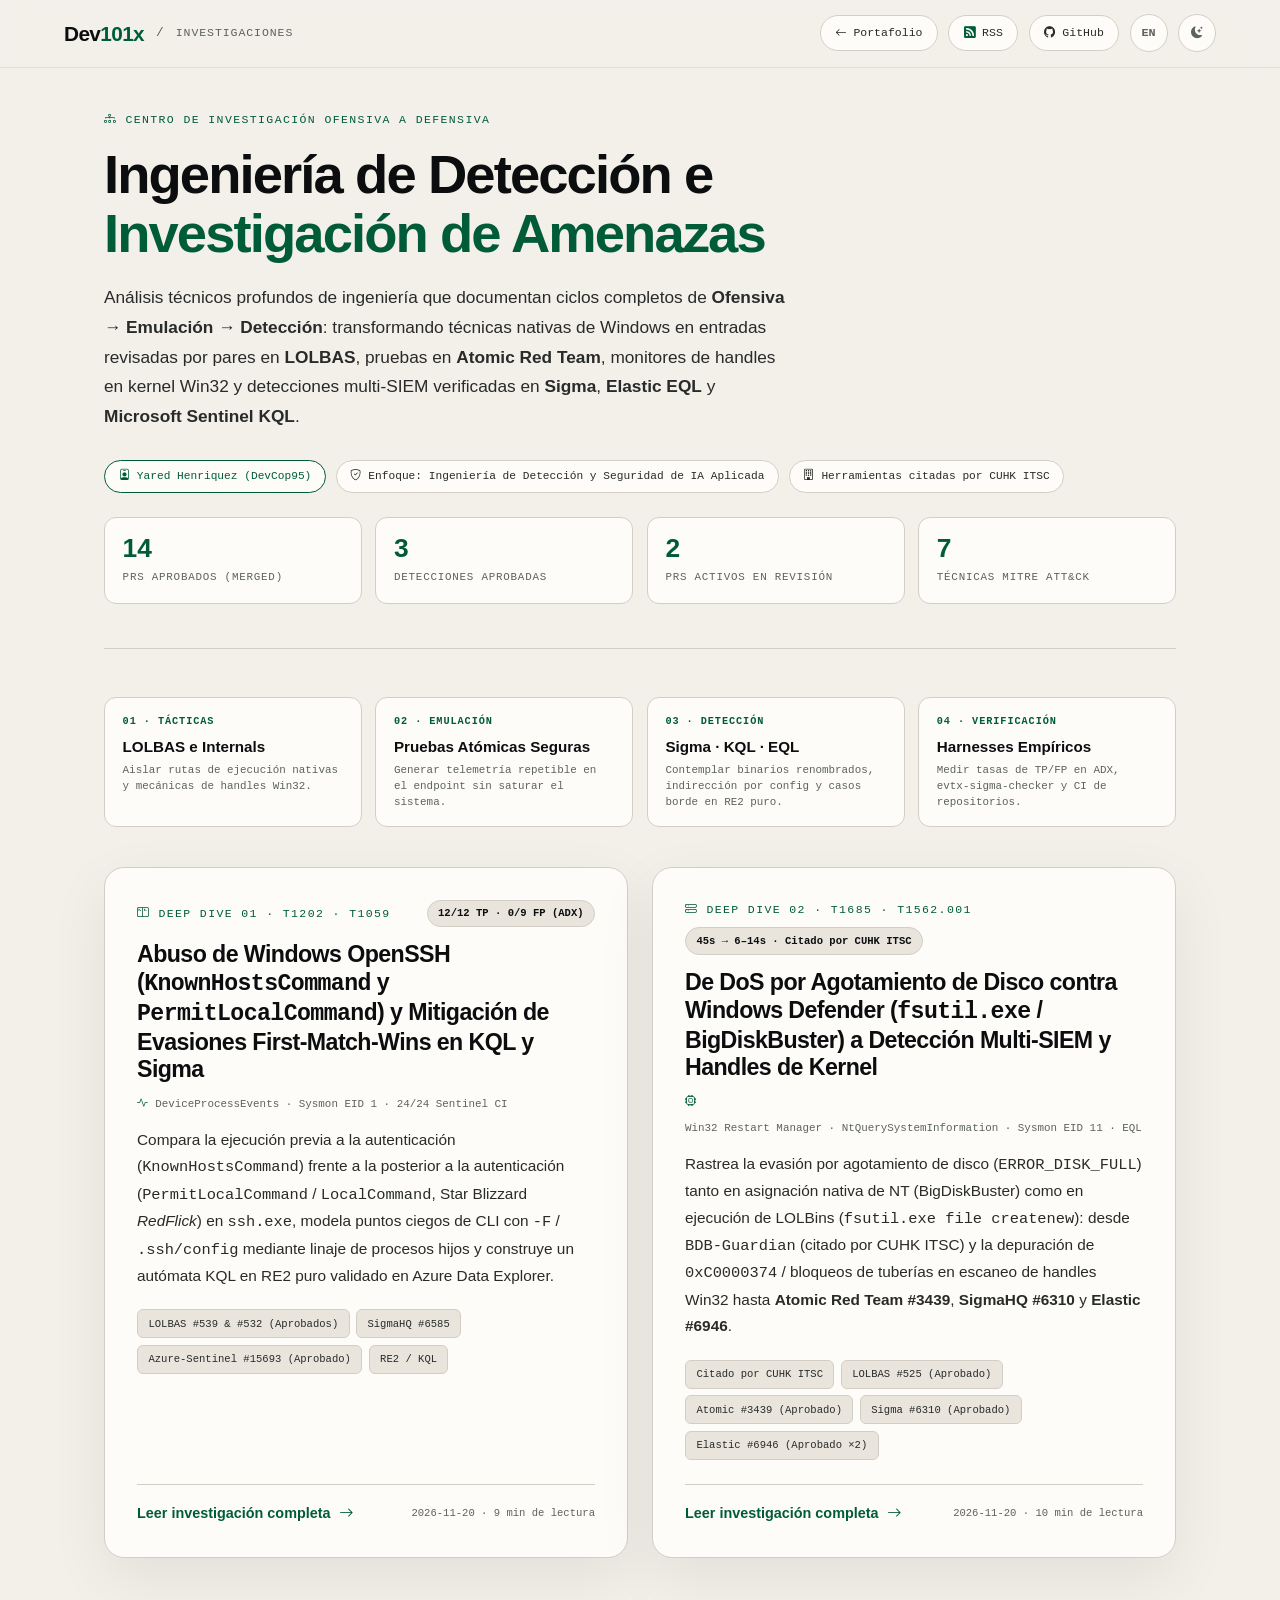
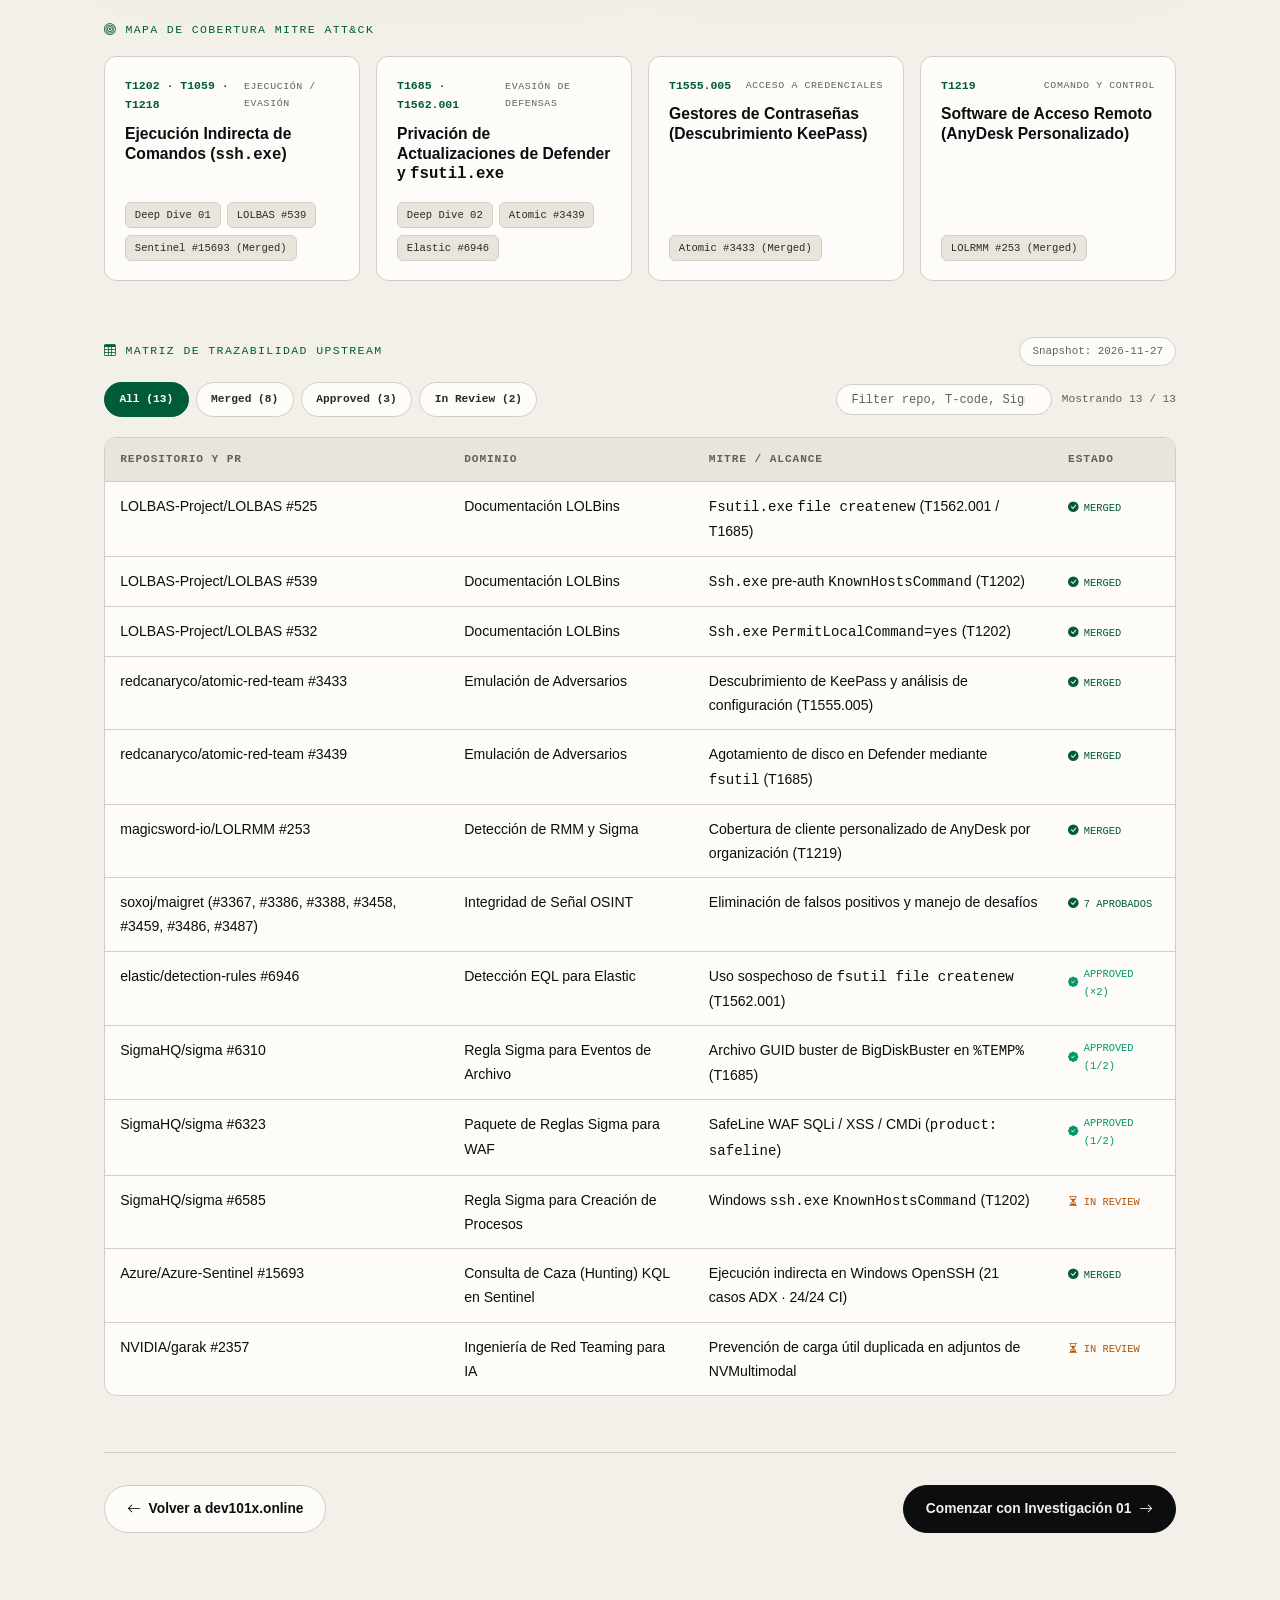
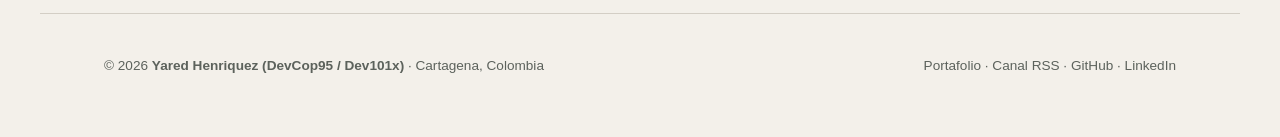
==== commit 095f4c6b: "feat(research): mark Azure-Sentinel #15693 merged and sync 21-case ADX + 14 PR metrics" ====
--- a/research/index.html
+++ b/research/index.html
@@ -106,7 +106,7 @@
 </div>
 <div aria-label="Research impact summary" class="rkpi-grid">
 <div class="rkpi-card">
-<div class="rkpi-val" id="kpiMergedCount">10</div>
+<div class="rkpi-val" id="kpiMergedCount">14</div>
 <div class="rkpi-lbl" data-i18n="kpi-merged-lbl">Merged Upstream PRs</div>
 </div>
 <div class="rkpi-card">
@@ -114,7 +114,7 @@
 <div class="rkpi-lbl" data-i18n="kpi-approved-lbl">Approved Detections</div>
 </div>
 <div class="rkpi-card">
-<div class="rkpi-val" id="kpiReviewCount">3</div>
+<div class="rkpi-val" id="kpiReviewCount">2</div>
 <div class="rkpi-lbl" data-i18n="kpi-review-lbl">Active PRs in Review</div>
 </div>
 <div class="rkpi-card">
@@ -150,7 +150,7 @@
 <article class="hub-card">
 <div class="hub-card-top">
 <div class="rkicker"><i aria-hidden="true" class="bi bi-terminal-split"></i> Deep Dive 01 · T1202 · T1059</div>
-<span class="hub-meta-stat" data-i18n="hub-ssh-stat">11/11 TP · 0/8 FP (ADX)</span>
+<span class="hub-meta-stat" data-i18n="hub-ssh-stat">12/12 TP · 0/9 FP (ADX)</span>
 </div>
 <h2 data-i18n="hub-ssh-title">Abusing Windows OpenSSH (<code>KnownHostsCommand</code> &amp; <code>PermitLocalCommand</code>) and Closing First-Match-Wins Detection Bypasses in KQL &amp; Sigma</h2>
 <div class="hub-telemetry">
@@ -163,7 +163,7 @@
 <div class="hub-tags">
 <span class="hub-tag" data-i18n="hub-ssh-tag-1">LOLBAS #539 &amp; #532 (Merged)</span>
 <span class="hub-tag" data-i18n="hub-ssh-tag-2">SigmaHQ #6585</span>
-<span class="hub-tag" data-i18n="hub-ssh-tag-3">Azure-Sentinel #15693</span>
+<span class="hub-tag" data-i18n="hub-ssh-tag-3">Azure-Sentinel #15693 (Merged)</span>
 <span class="hub-tag" data-i18n="hub-ssh-tag-4">RE2 / KQL</span>
 </div>
 <div class="hub-card-foot">
@@ -214,7 +214,7 @@
 <div class="mitre-links">
 <a href="./windows-openssh-indirect-execution/">Deep Dive 01</a>
 <a href="https://github.com/LOLBAS-Project/LOLBAS/pull/539" rel="noopener" target="_blank">LOLBAS #539</a>
-<a href="https://github.com/Azure/Azure-Sentinel/pull/15693" rel="noopener" target="_blank">Sentinel #15693</a>
+<a href="https://github.com/Azure/Azure-Sentinel/pull/15693" rel="noopener" target="_blank">Sentinel #15693 (Merged)</a>
 </div>
 </article>
 <article class="mitre-card">
@@ -254,14 +254,14 @@
 <section aria-label="Upstream Traceability Matrix" class="matrix-section">
 <div class="matrix-header">
 <div class="rkicker" data-i18n="matrix-kicker"><i aria-hidden="true" class="bi bi-table"></i> Upstream Traceability Matrix</div>
-<span class="sync-pill" data-i18n="matrix-sync-pill" id="telemetrySyncBadge">Snapshot: 2026-11-22</span>
+<span class="sync-pill" data-i18n="matrix-sync-pill" id="telemetrySyncBadge">Snapshot: 2026-11-27</span>
 </div>
 <div class="matrix-toolbar">
 <div aria-label="Filter PRs by status" class="matrix-filters" role="group">
 <button aria-pressed="true" class="mfilt-btn active" data-filter="all" type="button">All (<span class="mfilt-count">13</span>)</button>
-<button aria-pressed="false" class="mfilt-btn" data-filter="merged" type="button">Merged (<span class="mfilt-count">7</span>)</button>
+<button aria-pressed="false" class="mfilt-btn" data-filter="merged" type="button">Merged (<span class="mfilt-count">8</span>)</button>
 <button aria-pressed="false" class="mfilt-btn" data-filter="approved" type="button">Approved (<span class="mfilt-count">3</span>)</button>
-<button aria-pressed="false" class="mfilt-btn" data-filter="review" type="button">In Review (<span class="mfilt-count">3</span>)</button>
+<button aria-pressed="false" class="mfilt-btn" data-filter="review" type="button">In Review (<span class="mfilt-count">2</span>)</button>
 </div>
 <div class="matrix-search-wrap">
 <input aria-label="Filter upstream matrix" class="matrix-search" id="matrixSearch" placeholder="Filter repo, T-code, Sigma, KQL..." type="search"/>
@@ -315,11 +315,11 @@
 <td data-i18n="matrix-r6-scope">AnyDesk custom per-org client coverage (T1219)</td>
 <td><span class="pipe-status status-merged" data-i18n="matrix-status-merged"><i aria-hidden="true" class="bi bi-check-circle-fill"></i> MERGED</span></td>
 </tr>
-<tr data-pr-count="4" data-status="merged">
-<td><a href="https://github.com/soxoj/maigret/pulls?q=is%3Apr+author%3ADevCop95+is%3Amerged" rel="noopener" target="_blank">soxoj/maigret (#3367, #3386, #3388, #3458)</a></td>
+<tr data-pr-count="7" data-status="merged">
+<td><a href="https://github.com/soxoj/maigret/pulls?q=is%3Apr+author%3ADevCop95+is%3Amerged" rel="noopener" target="_blank">soxoj/maigret (#3367, #3386, #3388, #3458, #3459, #3486, #3487)</a></td>
 <td data-i18n="matrix-r7-dom">OSINT Signal Integrity</td>
 <td data-i18n="matrix-r7-scope">False-positive elimination &amp; challenge handling</td>
-<td><span class="pipe-status status-merged" data-i18n="matrix-status-4merged"><i aria-hidden="true" class="bi bi-check-circle-fill"></i> 4 MERGED</span></td>
+<td><span class="pipe-status status-merged" data-i18n="matrix-status-7merged"><i aria-hidden="true" class="bi bi-check-circle-fill"></i> 7 MERGED</span></td>
 </tr>
 <tr data-pr="elastic/detection-rules#6946" data-status="approved">
 <td><a href="https://github.com/elastic/detection-rules/pull/6946" rel="noopener" target="_blank">elastic/detection-rules #6946</a></td>
@@ -345,11 +345,11 @@
 <td data-i18n="matrix-r11-scope">Windows <code>ssh.exe</code> <code>KnownHostsCommand</code> (T1202)</td>
 <td><span class="pipe-status status-review" data-i18n="matrix-status-review"><i aria-hidden="true" class="bi bi-hourglass-split"></i> IN REVIEW</span></td>
 </tr>
-<tr data-pr="Azure/Azure-Sentinel#15693" data-status="review">
+<tr data-pr="Azure/Azure-Sentinel#15693" data-status="merged">
 <td><a href="https://github.com/Azure/Azure-Sentinel/pull/15693" rel="noopener" target="_blank">Azure/Azure-Sentinel #15693</a></td>
 <td data-i18n="matrix-r12-dom">Sentinel KQL Hunting</td>
-<td data-i18n="matrix-r12-scope">Windows OpenSSH indirect execution (24/24 CI)</td>
-<td><span class="pipe-status status-review" data-i18n="matrix-status-review"><i aria-hidden="true" class="bi bi-hourglass-split"></i> IN REVIEW</span></td>
+<td data-i18n="matrix-r12-scope">Windows OpenSSH indirect execution (21-case ADX · 24/24 CI)</td>
+<td><span class="pipe-status status-merged" data-i18n="matrix-status-merged"><i aria-hidden="true" class="bi bi-check-circle-fill"></i> MERGED</span></td>
 </tr>
 <tr data-pr="NVIDIA/garak#2357" data-status="review">
 <td><a href="https://github.com/NVIDIA/garak/pull/2357" rel="noopener" target="_blank">NVIDIA/garak #2357</a></td>
@@ -373,6 +373,6 @@
 </footer>
 <button aria-label="Back to top" class="scroll-top" data-i18n-aria="btn-back-to-top" id="scrollTop" type="button"><i aria-hidden="true" class="bi bi-arrow-up"></i></button>
 <div aria-live="polite" class="sr-only" id="researchLiveRegion"></div>
-<script src="research.js?v=2"></script>
+<script src="research.js?v=3"></script>
 </body>
 </html>
--- a/research/research.css
+++ b/research/research.css
@@ -142,8 +142,11 @@
   color: var(--muted); background: var(--surface); transition: all .25s var(--ease);
   font-family: var(--fm); font-size: .74rem; font-weight: 700;
   text-transform: uppercase;
+  cursor: pointer; touch-action: manipulation; -webkit-tap-highlight-color: transparent;
+  user-select: none;
 }
 .theme-toggle:hover, .lang-toggle:hover { border-color: var(--accent); color: var(--accent); }
+.theme-toggle:active, .lang-toggle:active { transform: scale(.92); }
 
 /* === SHELL & HEADERS === */
 .rshell {
@@ -750,21 +753,34 @@
   .toc-chevron { display: inline-block; }
   .toc-details:not([open]) .toc-label { margin-bottom: 0; padding-bottom: 0; border-bottom: 0; }
 }
+@media (max-width: 768px) {
+  .rnav-link.rss,
+  .rnav-link[href*="github.com"] { display: none !important; }
+  .rnav-sep, .rnav-crumb { display: none !important; }
+  .rnav-actions { gap: .5rem; flex-wrap: nowrap; }
+  .theme-toggle, .lang-toggle {
+    width: 38px; height: 38px; min-width: 38px; min-height: 38px;
+    flex-shrink: 0; touch-action: manipulation; cursor: pointer;
+    -webkit-tap-highlight-color: transparent; user-select: none;
+  }
+}
 @media (max-width: 640px) {
   .rkpi-grid, .rmethod-strip { grid-template-columns: 1fr; }
-  .rnav { padding: .7rem 4vw; gap: .5rem; }
-  .nlogo { font-size: 1.15rem; }
-  .rnav-sep, .rnav-crumb { display: none; }
-  .rnav-actions { gap: .4rem; flex-wrap: nowrap; }
-  .rnav-link { padding: .38rem .65rem; font-size: .68rem; white-space: nowrap; }
-  .theme-toggle, .lang-toggle { width: 34px; height: 34px; flex-shrink: 0; }
+  .rnav { padding: .65rem 4vw; gap: .5rem; overflow-x: clip; max-width: 100vw; box-sizing: border-box; }
+  .nlogo { font-size: 1.15rem; white-space: nowrap; }
+  .rnav-actions { gap: .45rem; flex-wrap: nowrap; flex-shrink: 0; }
+  .rnav-link { padding: .38rem .6rem; font-size: .68rem; white-space: nowrap; max-width: 140px; overflow: hidden; text-overflow: ellipsis; }
   .rshell { padding: 5.5rem 5vw 3.5rem; }
   .hub-card { padding: 1.4rem; }
   .scroll-top { right: 16px; bottom: 16px; width: 44px; height: 44px; }
 }
-@media (max-width: 400px) {
-  .rnav-link.rss { display: none; }
-  .rnav-link { padding: .34rem .55rem; font-size: .64rem; }
+@media (max-width: 480px) {
+  .rnav { padding: .6rem 3.5vw; }
+  .nlogo { font-size: 1.05rem; }
+  .rnav-link { max-width: 105px; font-size: .64rem; padding: .32rem .5rem; }
+}
+@media (max-width: 375px) {
+  .rnav-link { max-width: 85px; font-size: .6rem; padding: .28rem .42rem; }
 }
 
 @media (prefers-reduced-motion: reduce) {
